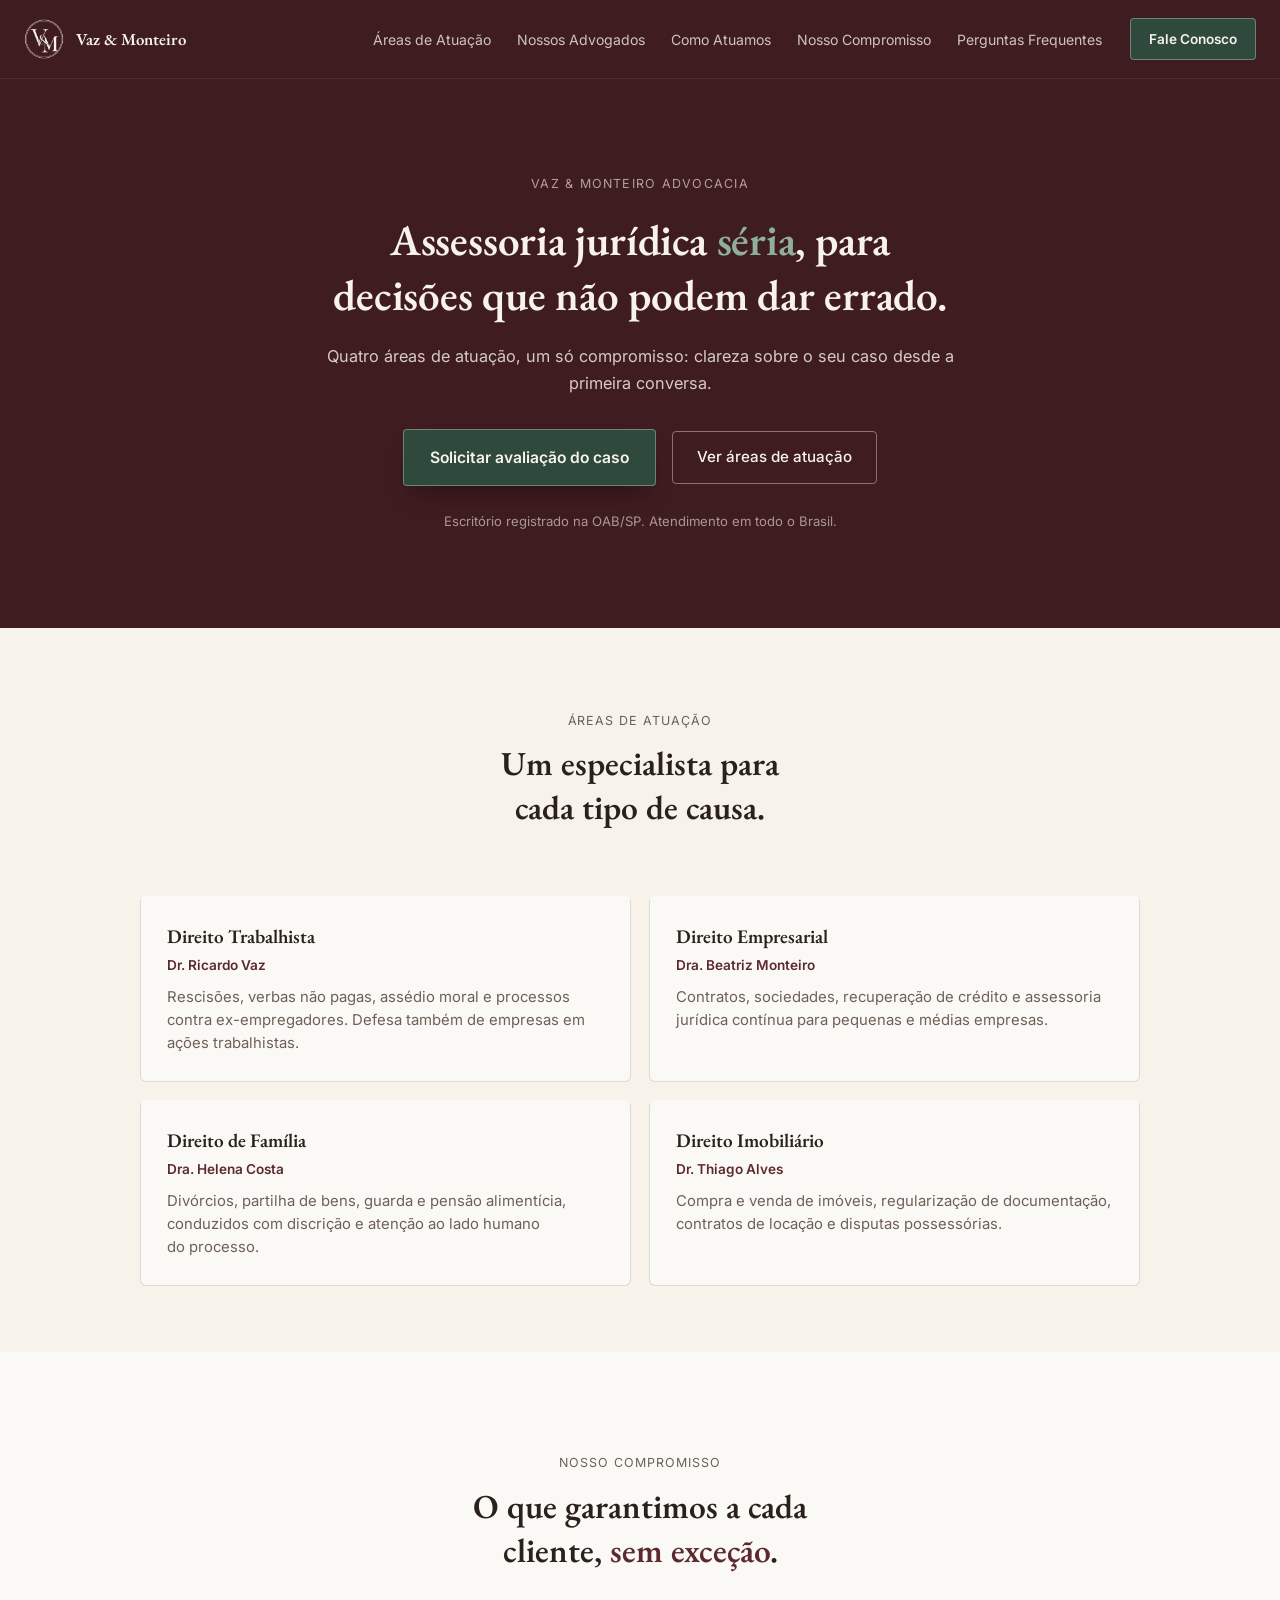
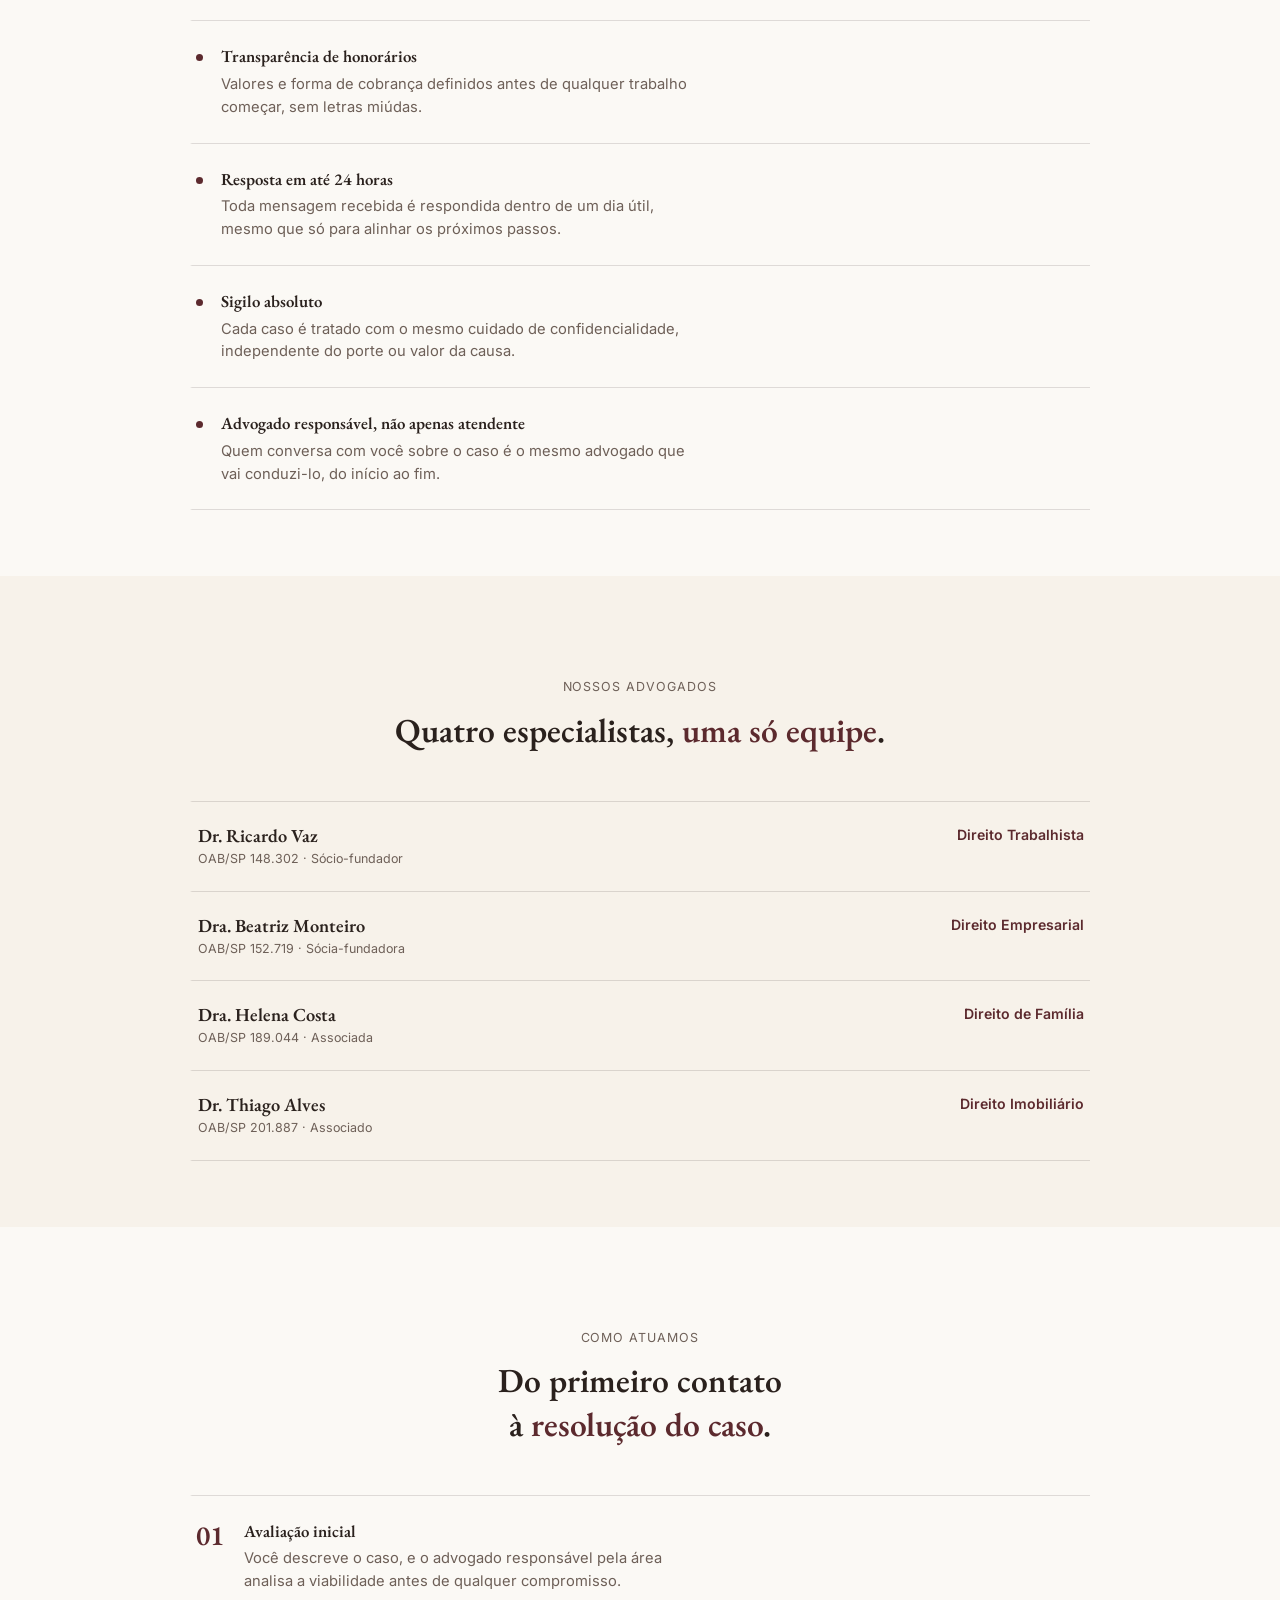
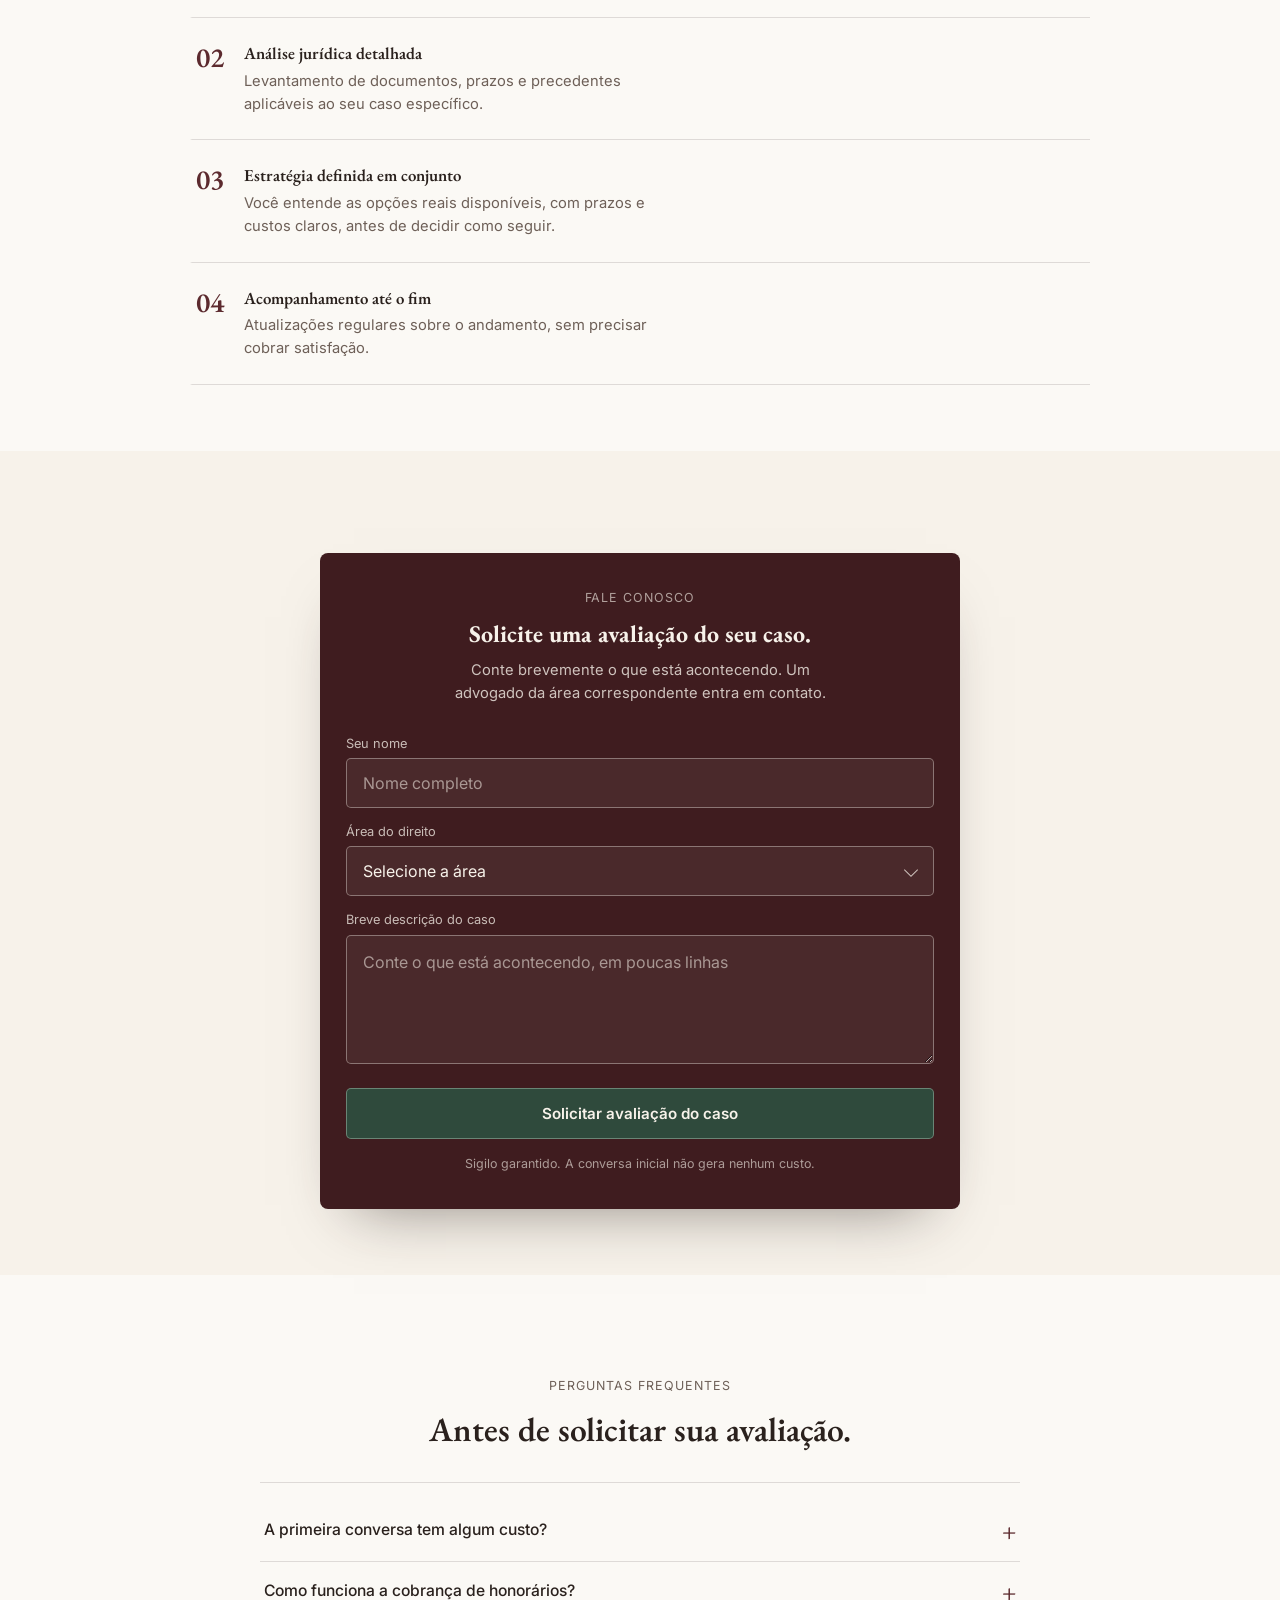
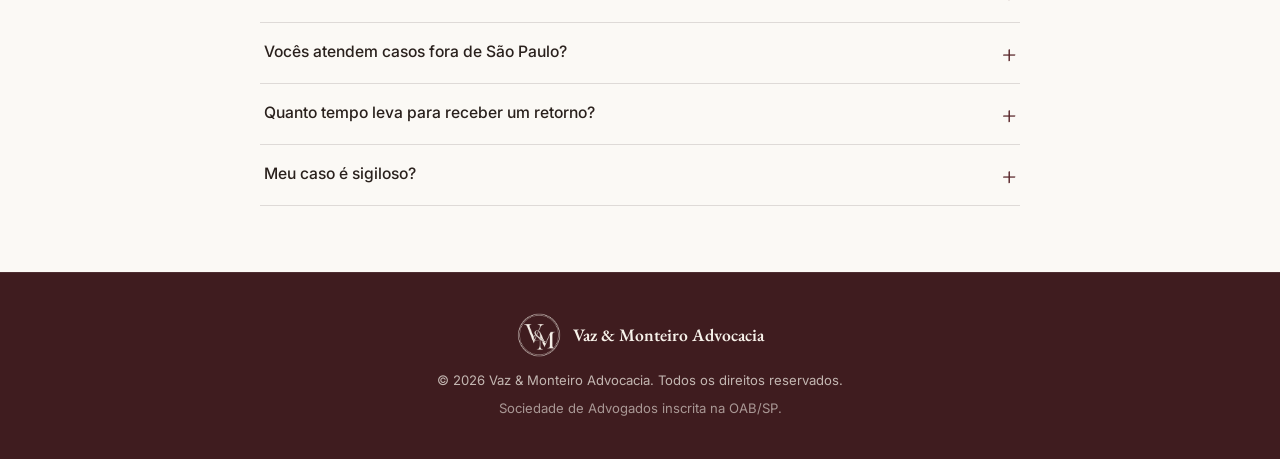
==== index.html @ a21bbb2f "Cria landing page do escritório Vaz & Monteiro Advocacia Site estático de página única, sem build, p" ====
<!DOCTYPE html>
<html lang="pt-BR" class="no-js">
<head>
<meta charset="UTF-8">
<meta name="viewport" content="width=device-width, initial-scale=1.0">
<title>Vaz &amp; Monteiro Advocacia | Assessoria jurídica séria</title>
<meta name="description" content="Vaz &amp; Monteiro Advocacia: assessoria jurídica em Direito Trabalhista, Empresarial, de Família e Imobiliário. Honorários transparentes e resposta em até 24 horas.">
<meta name="author" content="Vaz &amp; Monteiro Advocacia">
<meta name="theme-color" content="#3F1C1F">

<meta property="og:type" content="website">
<meta property="og:locale" content="pt_BR">
<meta property="og:site_name" content="Vaz &amp; Monteiro Advocacia">
<meta property="og:title" content="Vaz &amp; Monteiro Advocacia">
<meta property="og:description" content="Assessoria jurídica séria, para decisões que não podem dar errado. Quatro áreas de atuação, um só compromisso.">
<meta property="og:image" content="/assets/img/og-image.png">
<meta property="og:image:width" content="1200">
<meta property="og:image:height" content="630">
<meta name="twitter:card" content="summary_large_image">
<meta name="twitter:title" content="Vaz &amp; Monteiro Advocacia">
<meta name="twitter:description" content="Assessoria jurídica séria, para decisões que não podem dar errado.">
<meta name="twitter:image" content="/assets/img/og-image.png">

<link rel="icon" href="/favicon.ico" sizes="any">
<link rel="icon" type="image/png" sizes="32x32" href="/assets/img/favicon-32.png">
<link rel="icon" type="image/png" sizes="16x16" href="/assets/img/favicon-16.png">
<link rel="apple-touch-icon" href="/assets/img/apple-touch-icon.png">

<link rel="preconnect" href="https://fonts.googleapis.com">
<link rel="preconnect" href="https://fonts.gstatic.com" crossorigin>
<link href="https://fonts.googleapis.com/css2?family=EB+Garamond:ital,wght@0,400;0,500;0,600;0,700;1,500&family=Inter:wght@400;500;600&display=swap" rel="stylesheet">
<link rel="stylesheet" href="/assets/css/styles.css">
<script>document.documentElement.className = document.documentElement.className.replace('no-js', 'js');</script>
</head>
<body>

<a class="skip-link" href="#conteudo">Ir para o conteúdo</a>

<div class="page">

  <nav id="topo" aria-label="Navegação principal">
    <a class="brand" href="#inicio">
      <img class="brand-mark" src="/assets/img/logo-vm-light.png" alt="" width="40" height="40" decoding="async">
      <span>Vaz &amp; Monteiro</span>
    </a>

    <div class="nav-collapse" id="navCollapse">
      <div class="nav-links">
        <a href="#areas">Áreas de Atuação</a>
        <a href="#advogados">Nossos Advogados</a>
        <a href="#atuamos">Como Atuamos</a>
        <a href="#compromisso">Nosso Compromisso</a>
        <a href="#duvidas">Perguntas Frequentes</a>
      </div>
      <div class="nav-cta"><a href="#contato" class="nav-cta-btn">Fale Conosco</a></div>
    </div>

    <button class="burger" id="burger" type="button" aria-label="Abrir menu" aria-expanded="false" aria-controls="navCollapse">
      <span></span><span></span><span></span>
    </button>
  </nav>

  <main id="conteudo">

    <header class="hero" id="inicio">
      <div class="hero-inner">
        <p class="hero-eyebrow">Vaz &amp; Monteiro Advocacia</p>
        <h1>Assessoria jurídica <span class="accent">séria</span>, para decisões que não podem dar errado.</h1>
        <p class="lede">Quatro áreas de atuação, um só compromisso: clareza sobre o seu caso desde a primeira conversa.</p>
        <div class="hero-ctas">
          <a href="#contato" class="btn-primary">Solicitar avaliação do caso</a>
          <a href="#areas" class="btn-secondary">Ver áreas de atuação</a>
        </div>
        <p class="hero-trust">Escritório registrado na OAB/SP. Atendimento em todo o Brasil.</p>
      </div>
    </header>

    <section id="areas" class="on-cream" aria-labelledby="areas-titulo">
      <div class="section-head sr">
        <p class="section-eyebrow">Áreas de Atuação</p>
        <h2 id="areas-titulo">Um especialista para cada tipo de causa.</h2>
      </div>
      <div class="areas-grid">
        <article class="area-card sr">
          <h3>Direito Trabalhista</h3>
          <p class="lawyer">Dr. Ricardo Vaz</p>
          <p>Rescisões, verbas não pagas, assédio moral e processos contra ex-empregadores. Defesa também de empresas em ações trabalhistas.</p>
        </article>
        <article class="area-card sr">
          <h3>Direito Empresarial</h3>
          <p class="lawyer">Dra. Beatriz Monteiro</p>
          <p>Contratos, sociedades, recuperação de crédito e assessoria jurídica contínua para pequenas e médias empresas.</p>
        </article>
        <article class="area-card sr">
          <h3>Direito de Família</h3>
          <p class="lawyer">Dra. Helena Costa</p>
          <p>Divórcios, partilha de bens, guarda e pensão alimentícia, conduzidos com discrição e atenção ao lado humano do processo.</p>
        </article>
        <article class="area-card sr">
          <h3>Direito Imobiliário</h3>
          <p class="lawyer">Dr. Thiago Alves</p>
          <p>Compra e venda de imóveis, regularização de documentação, contratos de locação e disputas possessórias.</p>
        </article>
      </div>
    </section>

    <section id="compromisso" class="on-white" aria-labelledby="compromisso-titulo">
      <div class="section-head sr">
        <p class="section-eyebrow">Nosso Compromisso</p>
        <h2 id="compromisso-titulo">O que garantimos a cada cliente, <span class="accent">sem exceção</span>.</h2>
      </div>
      <ul class="commit-grid">
        <li class="commit sr">
          <span class="mark" aria-hidden="true"></span>
          <div>
            <h3>Transparência de honorários</h3>
            <p>Valores e forma de cobrança definidos antes de qualquer trabalho começar, sem letras miúdas.</p>
          </div>
        </li>
        <li class="commit sr">
          <span class="mark" aria-hidden="true"></span>
          <div>
            <h3>Resposta em até 24 horas</h3>
            <p>Toda mensagem recebida é respondida dentro de um dia útil, mesmo que só para alinhar os próximos passos.</p>
          </div>
        </li>
        <li class="commit sr">
          <span class="mark" aria-hidden="true"></span>
          <div>
            <h3>Sigilo absoluto</h3>
            <p>Cada caso é tratado com o mesmo cuidado de confidencialidade, independente do porte ou valor da causa.</p>
          </div>
        </li>
        <li class="commit sr">
          <span class="mark" aria-hidden="true"></span>
          <div>
            <h3>Advogado responsável, não apenas atendente</h3>
            <p>Quem conversa com você sobre o caso é o mesmo advogado que vai conduzi-lo, do início ao fim.</p>
          </div>
        </li>
      </ul>
    </section>

    <section id="advogados" class="on-cream" aria-labelledby="advogados-titulo">
      <div class="section-head sr">
        <p class="section-eyebrow">Nossos Advogados</p>
        <h2 id="advogados-titulo">Quatro especialistas, <span class="accent">uma só equipe</span>.</h2>
      </div>
      <ul class="lawyers-grid">
        <li class="lawyer-row sr">
          <div>
            <p class="lawyer-name">Dr. Ricardo Vaz</p>
            <p class="lawyer-oab">OAB/SP 148.302 · Sócio-fundador</p>
          </div>
          <p class="lawyer-spec">Direito Trabalhista</p>
        </li>
        <li class="lawyer-row sr">
          <div>
            <p class="lawyer-name">Dra. Beatriz Monteiro</p>
            <p class="lawyer-oab">OAB/SP 152.719 · Sócia-fundadora</p>
          </div>
          <p class="lawyer-spec">Direito Empresarial</p>
        </li>
        <li class="lawyer-row sr">
          <div>
            <p class="lawyer-name">Dra. Helena Costa</p>
            <p class="lawyer-oab">OAB/SP 189.044 · Associada</p>
          </div>
          <p class="lawyer-spec">Direito de Família</p>
        </li>
        <li class="lawyer-row sr">
          <div>
            <p class="lawyer-name">Dr. Thiago Alves</p>
            <p class="lawyer-oab">OAB/SP 201.887 · Associado</p>
          </div>
          <p class="lawyer-spec">Direito Imobiliário</p>
        </li>
      </ul>
    </section>

    <section id="atuamos" class="on-white" aria-labelledby="atuamos-titulo">
      <div class="section-head sr">
        <p class="section-eyebrow">Como Atuamos</p>
        <h2 id="atuamos-titulo">Do primeiro contato à <span class="accent">resolução do caso</span>.</h2>
      </div>
      <ol class="steps">
        <li class="step sr">
          <span class="n" aria-hidden="true">01</span>
          <div>
            <h3>Avaliação inicial</h3>
            <p>Você descreve o caso, e o advogado responsável pela área analisa a viabilidade antes de qualquer compromisso.</p>
          </div>
        </li>
        <li class="step sr">
          <span class="n" aria-hidden="true">02</span>
          <div>
            <h3>Análise jurídica detalhada</h3>
            <p>Levantamento de documentos, prazos e precedentes aplicáveis ao seu caso específico.</p>
          </div>
        </li>
        <li class="step sr">
          <span class="n" aria-hidden="true">03</span>
          <div>
            <h3>Estratégia definida em conjunto</h3>
            <p>Você entende as opções reais disponíveis, com prazos e custos claros, antes de decidir como seguir.</p>
          </div>
        </li>
        <li class="step sr">
          <span class="n" aria-hidden="true">04</span>
          <div>
            <h3>Acompanhamento até o fim</h3>
            <p>Atualizações regulares sobre o andamento, sem precisar cobrar satisfação.</p>
          </div>
        </li>
      </ol>
    </section>

    <section id="contato" class="on-cream" aria-labelledby="contato-titulo">
      <div class="form-box sr">
        <p class="form-eyebrow">Fale Conosco</p>
        <h2 id="contato-titulo" class="serif">Solicite uma avaliação do seu caso.</h2>
        <p class="form-intro">Conte brevemente o que está acontecendo. Um advogado da área correspondente entra em contato.</p>
        <p class="form-success" id="formSuccess" role="status" tabindex="-1">Mensagem pronta. Confirme o envio no WhatsApp que abriu.</p>
        <form class="qform" id="qform" novalidate>
          <div class="field">
            <label for="nome">Seu nome</label>
            <input type="text" id="nome" name="nome" placeholder="Nome completo" autocomplete="name" required>
            <p class="field-error" id="erro-nome" hidden>Informe o seu nome para seguirmos.</p>
          </div>
          <div class="field">
            <label for="area">Área do direito</label>
            <div class="select-wrap">
              <select id="area" name="area" required>
                <option value="" disabled selected>Selecione a área</option>
                <option>Direito Trabalhista</option>
                <option>Direito Empresarial</option>
                <option>Direito de Família</option>
                <option>Direito Imobiliário</option>
                <option>Outra área</option>
              </select>
            </div>
            <p class="field-error" id="erro-area" hidden>Selecione a área do seu caso.</p>
          </div>
          <div class="field">
            <label for="descricao">Breve descrição do caso</label>
            <textarea id="descricao" name="descricao" rows="4" placeholder="Conte o que está acontecendo, em poucas linhas" required></textarea>
            <p class="field-error" id="erro-descricao" hidden>Escreva algumas linhas sobre o caso.</p>
          </div>
          <button type="submit">Solicitar avaliação do caso</button>
        </form>
        <p class="form-note">Sigilo garantido. A conversa inicial não gera nenhum custo.</p>
      </div>
    </section>

    <section id="duvidas" class="on-white" aria-labelledby="duvidas-titulo">
      <div class="section-head sr">
        <p class="section-eyebrow">Perguntas Frequentes</p>
        <h2 id="duvidas-titulo">Antes de solicitar sua avaliação.</h2>
      </div>
      <div class="faq-list">
        <details class="sr" name="faq">
          <summary>A primeira conversa tem algum custo?</summary>
          <p>Não. A avaliação inicial do caso é gratuita e serve para entender se e como podemos ajudar.</p>
        </details>
        <details class="sr" name="faq">
          <summary>Como funciona a cobrança de honorários?</summary>
          <p>Varia por área e complexidade do caso, e é sempre apresentada por escrito antes de qualquer contrato ser assinado.</p>
        </details>
        <details class="sr" name="faq">
          <summary>Vocês atendem casos fora de São Paulo?</summary>
          <p>Sim, atendemos clientes de todo o Brasil, com reuniões por vídeo quando necessário.</p>
        </details>
        <details class="sr" name="faq">
          <summary>Quanto tempo leva para receber um retorno?</summary>
          <p>Até 24 horas úteis após o envio da sua mensagem.</p>
        </details>
        <details class="sr" name="faq">
          <summary>Meu caso é sigiloso?</summary>
          <p>Sim. Sigilo profissional é obrigação ética da advocacia, e tratamos cada caso com essa seriedade desde o primeiro contato.</p>
        </details>
      </div>
    </section>

  </main>

  <footer>
    <div class="brand">
      <img class="brand-mark" src="/assets/img/logo-vm-light.png" alt="" width="44" height="44" loading="lazy" decoding="async">
      <span>Vaz &amp; Monteiro Advocacia</span>
    </div>
    <p>© <span id="ano">2026</span> Vaz &amp; Monteiro Advocacia. Todos os direitos reservados.</p>
    <p class="oab">Sociedade de Advogados inscrita na OAB/SP.</p>
  </footer>

</div>

<script src="/assets/js/main.js" defer></script>
<script type="application/ld+json">
{
  "@context": "https://schema.org",
  "@type": "LegalService",
  "name": "Vaz & Monteiro Advocacia",
  "description": "Sociedade de advogados com atuação em Direito Trabalhista, Empresarial, de Família e Imobiliário.",
  "areaServed": "BR",
  "knowsLanguage": "pt-BR",
  "logo": "/assets/img/logo-vm.png"
}
</script>

</body>
</html>
---- assets/css/styles.css ----
/* ==========================================================================
   Vaz & Monteiro Advocacia
   Folha de estilo única, mobile-first, com container queries no wrapper .page
   --------------------------------------------------------------------------
   1. Tokens              6. Hero                11. Como atuamos
   2. Reset e base        7. Seções (comum)      12. Formulário
   3. Acessibilidade      8. Áreas de atuação    13. Perguntas frequentes
   4. Scroll reveal       9. Nosso compromisso   14. Rodapé
   5. Navegação          10. Nossos advogados    15. Menos movimento
   ========================================================================== */

/* --------------------------------------------------------------------------
   1. Tokens
   -------------------------------------------------------------------------- */
:root{
  --wine:#5C2A2E;
  --wine-dark:#3F1C1F;
  --green:#2F4A3C;
  --green-light:#8FAE9C;
  --cream:#F7F2EA;
  --white:#FBF9F5;
  --ink:#2A211D;
  --muted:#6E6058;
  --border:rgba(42,33,29,0.14);
  --hover-tint:rgba(42,33,29,0.035);
  --nav-h:77px;
}

/* --------------------------------------------------------------------------
   2. Reset e base
   -------------------------------------------------------------------------- */
*{box-sizing:border-box;margin:0;padding:0;}
html{scroll-behavior:smooth;-webkit-text-size-adjust:100%;}
body{
  font-family:'Inter',system-ui,-apple-system,'Segoe UI',sans-serif;
  color:var(--ink);
  background:var(--cream);
  line-height:1.5;
  -webkit-font-smoothing:antialiased;
}
h1,h2,h3,.serif{font-family:'EB Garamond','Times New Roman',serif;text-wrap:balance;}
p{text-wrap:pretty;}
a{color:inherit;text-decoration:none;}
img{display:block;max-width:100%;height:auto;}
button{font-family:inherit;cursor:pointer;border:none;background:none;color:inherit;}
ul,ol{list-style:none;}

/* --------------------------------------------------------------------------
   3. Acessibilidade
   -------------------------------------------------------------------------- */
:focus-visible{outline:2px solid var(--green);outline-offset:3px;border-radius:2px;}
nav :focus-visible,
.hero :focus-visible,
.form-box :focus-visible,
footer :focus-visible{outline-color:var(--green-light);}

.skip-link{
  position:absolute;left:16px;top:-120px;z-index:100;
  background:var(--cream);color:var(--wine-dark);
  padding:12px 18px;border-radius:4px;
  font-size:0.9rem;font-weight:600;
  box-shadow:0 12px 26px -12px rgba(0,0,0,0.45);
  transition:top .2s ease;
}
.skip-link:focus{top:14px;}

/* --------------------------------------------------------------------------
   4. Scroll reveal, item por item
   Cada item é observado individualmente pelo IntersectionObserver e recebe
   um atraso próprio, para a lista entrar em cascata e não em bloco.
   -------------------------------------------------------------------------- */
.page{container-type:inline-size;container-name:page;}

.js .sr{opacity:0;translate:0 18px;transition:opacity .6s ease, translate .6s ease;}
.js .sr.is-visible{opacity:1;translate:0 0;}

.areas-grid .area-card:nth-child(1),
.commit-grid .commit:nth-child(1),
.lawyers-grid .lawyer-row:nth-child(1),
.steps .step:nth-child(1),
.faq-list details:nth-child(1){transition-delay:0s;}

.areas-grid .area-card:nth-child(2),
.commit-grid .commit:nth-child(2),
.lawyers-grid .lawyer-row:nth-child(2),
.steps .step:nth-child(2),
.faq-list details:nth-child(2){transition-delay:.1s;}

.areas-grid .area-card:nth-child(3),
.commit-grid .commit:nth-child(3),
.lawyers-grid .lawyer-row:nth-child(3),
.steps .step:nth-child(3),
.faq-list details:nth-child(3){transition-delay:.2s;}

.areas-grid .area-card:nth-child(4),
.commit-grid .commit:nth-child(4),
.lawyers-grid .lawyer-row:nth-child(4),
.steps .step:nth-child(4),
.faq-list details:nth-child(4){transition-delay:.3s;}

.faq-list details:nth-child(5){transition-delay:.4s;}

/* o atraso vale só na entrada: ao sair da tela o item some sem espera */
.js .sr:not(.is-visible){transition-delay:0s;}

/* --------------------------------------------------------------------------
   5. Navegação
   -------------------------------------------------------------------------- */
nav{
  display:flex;align-items:center;justify-content:space-between;gap:16px;
  padding:18px 24px;
  background:var(--wine-dark);
  border-bottom:1px solid rgba(255,255,255,0.08);
  position:sticky;top:0;z-index:50;
}
.brand{
  display:flex;align-items:center;gap:12px;
  font-family:'EB Garamond','Times New Roman',serif;font-weight:600;font-size:1.05rem;
  color:var(--cream);
  transition:opacity .2s ease;
}
nav .brand:hover{opacity:0.82;}
.brand-mark{width:40px;height:40px;flex-shrink:0;}
nav .brand,nav .burger{position:relative;z-index:2;}

/* véu sobre a página enquanto o menu mobile está aberto */
nav::after{
  content:"";
  position:absolute;top:100%;left:0;right:0;height:100vh;z-index:1;
  background:rgba(18,7,9,0.5);
  opacity:0;visibility:hidden;
  transition:opacity .3s ease, visibility 0s linear .3s;
}
nav:has(.nav-collapse.is-open)::after{
  opacity:1;visibility:visible;
  transition:opacity .3s ease, visibility 0s;
}

.nav-collapse{
  position:absolute;top:100%;left:0;right:0;
  background:var(--wine-dark);
  border-bottom:1px solid rgba(255,255,255,0.08);
  box-shadow:0 22px 34px -24px rgba(0,0,0,0.8);
  padding:0 24px;
  z-index:2;
  max-height:0;opacity:0;visibility:hidden;overflow:hidden;
  transition:max-height .34s ease, opacity .24s ease, padding .34s ease, visibility 0s linear .34s;
}
.nav-collapse.is-open{
  max-height:min(76vh,460px);opacity:1;visibility:visible;overflow-y:auto;
  padding:6px 24px 22px;
  transition:max-height .34s ease, opacity .24s ease, padding .34s ease, visibility 0s;
}
.nav-links{display:flex;flex-direction:column;font-size:0.95rem;color:rgba(247,242,234,0.78);}
.nav-links a{position:relative;align-self:flex-start;padding:13px 0 12px;transition:color .2s ease;}
.nav-links a::after{
  content:"";position:absolute;left:0;bottom:8px;
  width:0;height:1px;background:var(--cream);
  transition:width .25s ease;
}
.nav-links a:hover,.nav-links a:focus-visible{color:var(--cream);}
.nav-links a:hover::after{width:100%;}
.nav-cta{margin-top:14px;}
.nav-cta-btn{
  display:block;text-align:center;
  background:var(--green);color:var(--cream);
  border:1px solid rgba(143,174,156,0.6);
  padding:13px 18px;border-radius:4px;
  font-size:0.9rem;font-weight:600;
  transition:opacity .2s ease, transform .2s ease;
}
.nav-cta-btn:hover{opacity:0.88;transform:translateY(-1px);}

.burger{
  display:flex;flex-direction:column;align-items:center;justify-content:center;gap:5px;
  width:44px;height:44px;flex-shrink:0;border-radius:4px;
}
.burger span{
  width:22px;height:2px;background:var(--cream);display:block;border-radius:2px;
  transition:transform .28s ease, opacity .2s ease;
}
.burger[aria-expanded="true"] span:nth-child(1){transform:translateY(7px) rotate(45deg);}
.burger[aria-expanded="true"] span:nth-child(2){opacity:0;}
.burger[aria-expanded="true"] span:nth-child(3){transform:translateY(-7px) rotate(-45deg);}

@container page (min-width:900px){
  .nav-collapse{
    position:static;display:flex;align-items:center;gap:28px;
    background:none;border:none;box-shadow:none;padding:0;
    max-height:none;opacity:1;visibility:visible;overflow:visible;transition:none;
  }
  .nav-links{flex-direction:row;gap:26px;font-size:0.88rem;}
  .nav-links a{padding:2px 0;align-self:auto;}
  .nav-links a::after{bottom:0;}
  .nav-cta{margin-top:0;}
  .nav-cta-btn{padding:10px 18px;font-size:0.85rem;}
  .burger{display:none;}
  nav::after{display:none;}
}

/* --------------------------------------------------------------------------
   6. Hero
   -------------------------------------------------------------------------- */
.hero{
  background:var(--wine-dark);
  padding:64px 24px 48px;
  color:var(--cream);
  text-align:center;
}
.hero-inner{max-width:640px;margin:0 auto;}
.hero-eyebrow{
  font-size:0.78rem;letter-spacing:0.1em;text-transform:uppercase;
  color:rgba(247,242,234,0.62);margin-bottom:18px;
}
.hero h1{font-size:2.1rem;line-height:1.28;font-weight:600;letter-spacing:-0.005em;}
.hero .accent{color:var(--green-light);}
.hero p.lede{margin-top:20px;font-size:1.02rem;line-height:1.65;color:rgba(247,242,234,0.82);}
.hero-ctas{margin-top:32px;display:flex;flex-direction:column;gap:14px;align-items:center;}
.hero-ctas > a{width:100%;max-width:340px;}
.btn-primary{
  display:block;text-align:center;
  background:var(--green);color:var(--cream);
  border:1px solid rgba(143,174,156,0.6);
  padding:16px 26px;border-radius:4px;
  font-size:0.98rem;font-weight:600;
  box-shadow:0 14px 28px -12px rgba(0,0,0,0.45);
  transition:opacity .2s ease, transform .2s ease, box-shadow .2s ease;
}
.btn-primary:hover{opacity:0.92;transform:translateY(-2px);box-shadow:0 18px 32px -12px rgba(0,0,0,0.55);}
.btn-secondary{
  display:block;text-align:center;
  border:1.5px solid rgba(247,242,234,0.4);color:var(--cream);
  padding:14px 24px;border-radius:4px;
  font-size:0.95rem;font-weight:500;
  transition:border-color .2s ease, background .2s ease, transform .2s ease;
}
.btn-secondary:hover{border-color:var(--cream);background:rgba(247,242,234,0.08);transform:translateY(-2px);}
.hero-trust{margin-top:26px;font-size:0.82rem;color:rgba(247,242,234,0.58);}

/* --------------------------------------------------------------------------
   7. Estrutura comum das seções
   -------------------------------------------------------------------------- */
section{padding:60px 24px;scroll-margin-top:var(--nav-h);}
.section-head{max-width:34ch;margin:0 auto 40px;text-align:center;}
.section-eyebrow{
  font-size:0.78rem;letter-spacing:0.08em;text-transform:uppercase;
  color:var(--muted);margin-bottom:12px;
}
.section-head h2{font-size:1.7rem;font-weight:600;line-height:1.3;color:var(--ink);}
.section-head h2 .accent{color:var(--wine);}
.on-white{background:var(--white);}
.on-cream{background:var(--cream);}

@container page (min-width:900px){
  section{padding:84px 56px;}
  .section-head{max-width:52ch;margin-bottom:48px;}
  .section-head h2{font-size:2.1rem;}
  .hero{padding:96px 56px;}
  .hero h1{font-size:2.7rem;}
  .hero-ctas{flex-direction:row;justify-content:center;gap:16px;}
  .hero-ctas > a{width:auto;}
}

/* --------------------------------------------------------------------------
   8. Áreas de atuação
   -------------------------------------------------------------------------- */
.areas-grid{display:flex;flex-direction:column;gap:18px;max-width:1000px;margin:0 auto;}
.area-card{
  background:var(--white);
  border:1px solid var(--border);
  border-top:3px solid transparent;
  border-radius:6px;padding:26px;
  transition:border-top-color .25s ease, transform .25s ease, box-shadow .25s ease;
}
.js .area-card{
  transition:opacity .6s ease, translate .45s ease,
             transform .25s ease, border-top-color .3s ease, box-shadow .3s ease;
}
.area-card.is-visible,.area-card:hover{border-top-color:var(--wine);}
.area-card:hover{transform:translateY(-3px);box-shadow:0 18px 34px -18px rgba(42,33,29,0.28);}
.area-card h3{font-size:1.2rem;font-weight:600;line-height:1.25;margin-bottom:6px;}
.area-card .lawyer{font-size:0.85rem;color:var(--wine);font-weight:600;margin-bottom:10px;}
.area-card p{font-size:0.93rem;color:var(--muted);line-height:1.55;}

@container page (min-width:820px){
  .areas-grid{flex-direction:row;flex-wrap:wrap;}
  .area-card{flex:1 1 calc(50% - 18px);}
}

/* --------------------------------------------------------------------------
   9. Nosso compromisso
   -------------------------------------------------------------------------- */
.commit-grid{display:flex;flex-direction:column;max-width:900px;margin:0 auto;}
.commit{
  display:flex;gap:18px;
  padding:24px 4px;
  border-top:1px solid var(--border);
  border-left:2px solid transparent;
  transition:border-left-color .22s ease, padding-left .22s ease, background .22s ease;
}
.js .commit{
  transition:opacity .6s ease, translate .5s ease,
             border-left-color .22s ease, padding-left .22s ease, background .22s ease;
}
.commit:last-child{border-bottom:1px solid var(--border);}
.commit.is-visible{border-left-color:var(--green);}
.commit:hover{border-left-color:var(--green);padding-left:14px;background:var(--hover-tint);}
.commit .mark{width:7px;height:7px;border-radius:50%;background:var(--wine);margin-top:9px;flex-shrink:0;}
.commit h3{font-size:1.05rem;font-weight:600;line-height:1.35;margin-bottom:5px;}
.commit p{font-size:0.92rem;color:var(--muted);line-height:1.55;max-width:52ch;}

/* --------------------------------------------------------------------------
   10. Nossos advogados
   -------------------------------------------------------------------------- */
.lawyers-grid{display:flex;flex-direction:column;max-width:900px;margin:0 auto;}
.lawyer-row{
  display:flex;flex-direction:column;gap:6px;
  padding:22px 6px;
  border-top:1px solid var(--border);
  border-left:2px solid transparent;
  transition:border-left-color .22s ease, padding-left .22s ease, background .22s ease;
}
.js .lawyer-row{
  transition:opacity .6s ease, translate .5s ease,
             border-left-color .22s ease, padding-left .22s ease, background .22s ease;
}
.lawyer-row:last-child{border-bottom:1px solid var(--border);}
.lawyer-row:hover{border-left-color:var(--wine);padding-left:14px;background:var(--hover-tint);}
.lawyer-name{font-family:'EB Garamond','Times New Roman',serif;font-size:1.15rem;font-weight:600;line-height:1.25;}
.lawyer-oab{font-size:0.78rem;color:var(--muted);margin-top:3px;}
.lawyer-spec{font-size:0.88rem;color:var(--wine);font-weight:600;}

@container page (min-width:620px){
  .lawyer-row{flex-direction:row;justify-content:space-between;align-items:flex-start;gap:20px;}
  .lawyer-spec{text-align:right;max-width:22ch;flex-shrink:0;}
}

/* --------------------------------------------------------------------------
   11. Como atuamos
   -------------------------------------------------------------------------- */
.steps{display:flex;flex-direction:column;max-width:900px;margin:0 auto;}
.step{
  display:flex;gap:20px;
  padding:24px 4px;
  border-top:1px solid var(--border);
  border-left:2px solid transparent;
  transition:border-left-color .22s ease, padding-left .22s ease, background .22s ease;
}
.js .step{
  transition:opacity .6s ease, translate .5s ease,
             border-left-color .22s ease, padding-left .22s ease, background .22s ease;
}
.step:last-child{border-bottom:1px solid var(--border);}
.step.is-visible{border-left-color:var(--wine);}
.step:hover{border-left-color:var(--wine);padding-left:14px;background:var(--hover-tint);}
.step .n{
  font-family:'EB Garamond','Times New Roman',serif;
  font-size:1.5rem;line-height:1.1;color:var(--wine);font-weight:600;
  flex-shrink:0;width:2ch;
}
.step h3{font-size:1.05rem;font-weight:600;line-height:1.35;margin-bottom:5px;}
.step p{font-size:0.92rem;color:var(--muted);line-height:1.55;max-width:50ch;}

@container page (min-width:900px){
  .step .n{font-size:1.75rem;}
}

/* --------------------------------------------------------------------------
   12. Formulário qualificador
   -------------------------------------------------------------------------- */
.form-box{
  background:var(--wine-dark);
  border-radius:8px;
  padding:36px 26px;
  max-width:640px;margin:0 auto;
  color:var(--cream);
  box-shadow:0 30px 60px -34px rgba(42,33,29,0.55);
}
.form-eyebrow{
  font-size:0.78rem;letter-spacing:0.08em;text-transform:uppercase;
  color:rgba(247,242,234,0.62);margin-bottom:10px;text-align:center;
}
.form-box h2{font-size:1.5rem;line-height:1.3;text-align:center;margin-bottom:10px;}
.form-intro{
  text-align:center;font-size:0.92rem;line-height:1.6;
  color:rgba(247,242,234,0.78);
  margin:0 auto 28px;max-width:42ch;
}
.qform{display:flex;flex-direction:column;gap:14px;}
.qform label{display:block;font-size:0.8rem;color:rgba(247,242,234,0.75);margin-bottom:5px;}
.qform input,.qform select,.qform textarea{
  width:100%;
  padding:14px 16px;
  border-radius:5px;
  border:1.5px solid rgba(247,242,234,0.38);
  background:rgba(247,242,234,0.06);
  color:var(--cream);
  font-size:1rem;font-family:inherit;
  transition:border-color .2s ease, box-shadow .2s ease, background .2s ease;
}
.qform input:hover,.qform select:hover,.qform textarea:hover{border-color:rgba(247,242,234,0.62);}
.qform input::placeholder,.qform textarea::placeholder{color:rgba(247,242,234,0.55);}
.qform input:focus,.qform select:focus,.qform textarea:focus{
  outline:none;
  border-color:var(--green-light);
  background:rgba(247,242,234,0.1);
  box-shadow:0 0 0 3px rgba(143,174,156,0.22);
}
.select-wrap{position:relative;}
.select-wrap::after{
  content:"";position:absolute;right:18px;top:50%;
  width:9px;height:9px;margin-top:-6px;
  border-right:1.5px solid rgba(247,242,234,0.75);
  border-bottom:1.5px solid rgba(247,242,234,0.75);
  transform:rotate(45deg);
  pointer-events:none;
}
.qform select{appearance:none;-webkit-appearance:none;padding-right:46px;}
.qform select option{color:var(--ink);background:var(--white);}
.qform textarea{resize:vertical;min-height:110px;line-height:1.55;}
.qform button{
  background:var(--green);color:var(--cream);
  border:1px solid rgba(143,174,156,0.6);
  padding:15px 20px;border-radius:5px;
  font-weight:600;font-size:0.95rem;margin-top:4px;
  transition:opacity .2s ease, transform .2s ease;
}
.qform button:hover{opacity:0.9;transform:translateY(-1px);}
.field-error{font-size:0.78rem;color:#E8B4A6;margin-top:6px;}
.qform [aria-invalid="true"]{border-color:#E8B4A6;}
.form-success{
  display:none;
  text-align:center;font-size:0.94rem;line-height:1.6;color:#B9D0C2;
  border:1px solid rgba(185,208,194,0.35);border-radius:6px;
  padding:16px 18px;margin-bottom:20px;
}
.form-success.is-shown{display:block;}
.form-note{text-align:center;font-size:0.78rem;color:rgba(247,242,234,0.6);margin-top:16px;}

/* --------------------------------------------------------------------------
   13. Perguntas frequentes
   -------------------------------------------------------------------------- */
.faq-list{border-top:1px solid var(--border);max-width:760px;margin:0 auto;}
.faq-list details{border-bottom:1px solid var(--border);padding:18px 4px;}
.faq-list summary{
  list-style:none;
  display:flex;justify-content:space-between;align-items:center;gap:16px;
  font-weight:500;font-size:0.98rem;line-height:1.45;
  color:var(--ink);cursor:pointer;
  transition:color .2s ease;
}
.faq-list summary::-webkit-details-marker{display:none;}
.faq-list summary::after{
  content:"+";
  font-family:'EB Garamond','Times New Roman',serif;
  font-size:1.5rem;line-height:1;color:var(--wine);
  flex-shrink:0;
  transition:transform .25s ease;
}
.faq-list details[open] summary::after{transform:rotate(45deg);}
.faq-list summary:hover{color:var(--wine);}
.faq-list details p{
  margin-top:12px;
  font-size:0.92rem;color:var(--muted);line-height:1.6;max-width:56ch;
  animation:faq-in .28s ease;
}
@keyframes faq-in{
  from{opacity:0;transform:translateY(-4px);}
  to{opacity:1;transform:translateY(0);}
}

/* --------------------------------------------------------------------------
   14. Rodapé
   -------------------------------------------------------------------------- */
footer{
  background:var(--wine-dark);
  color:rgba(247,242,234,0.72);
  padding:40px 24px;
  font-size:0.82rem;line-height:1.7;
  border-top:1px solid rgba(255,255,255,0.08);
  text-align:center;
}
footer .brand{justify-content:center;color:var(--cream);font-size:1.1rem;margin-bottom:12px;}
footer .brand-mark{width:44px;height:44px;}
footer .oab{margin-top:6px;color:rgba(247,242,234,0.58);}

/* --------------------------------------------------------------------------
   15. Preferência por menos movimento
   -------------------------------------------------------------------------- */
@media (prefers-reduced-motion:reduce){
  html{scroll-behavior:auto;}
  .js .sr,.js .sr.is-visible{opacity:1;translate:none;}
  *,*::before,*::after{
    transition-duration:0.01ms !important;
    transition-delay:0s !important;
    animation-duration:0.01ms !important;
    animation-iteration-count:1 !important;
    scroll-behavior:auto !important;
  }
}
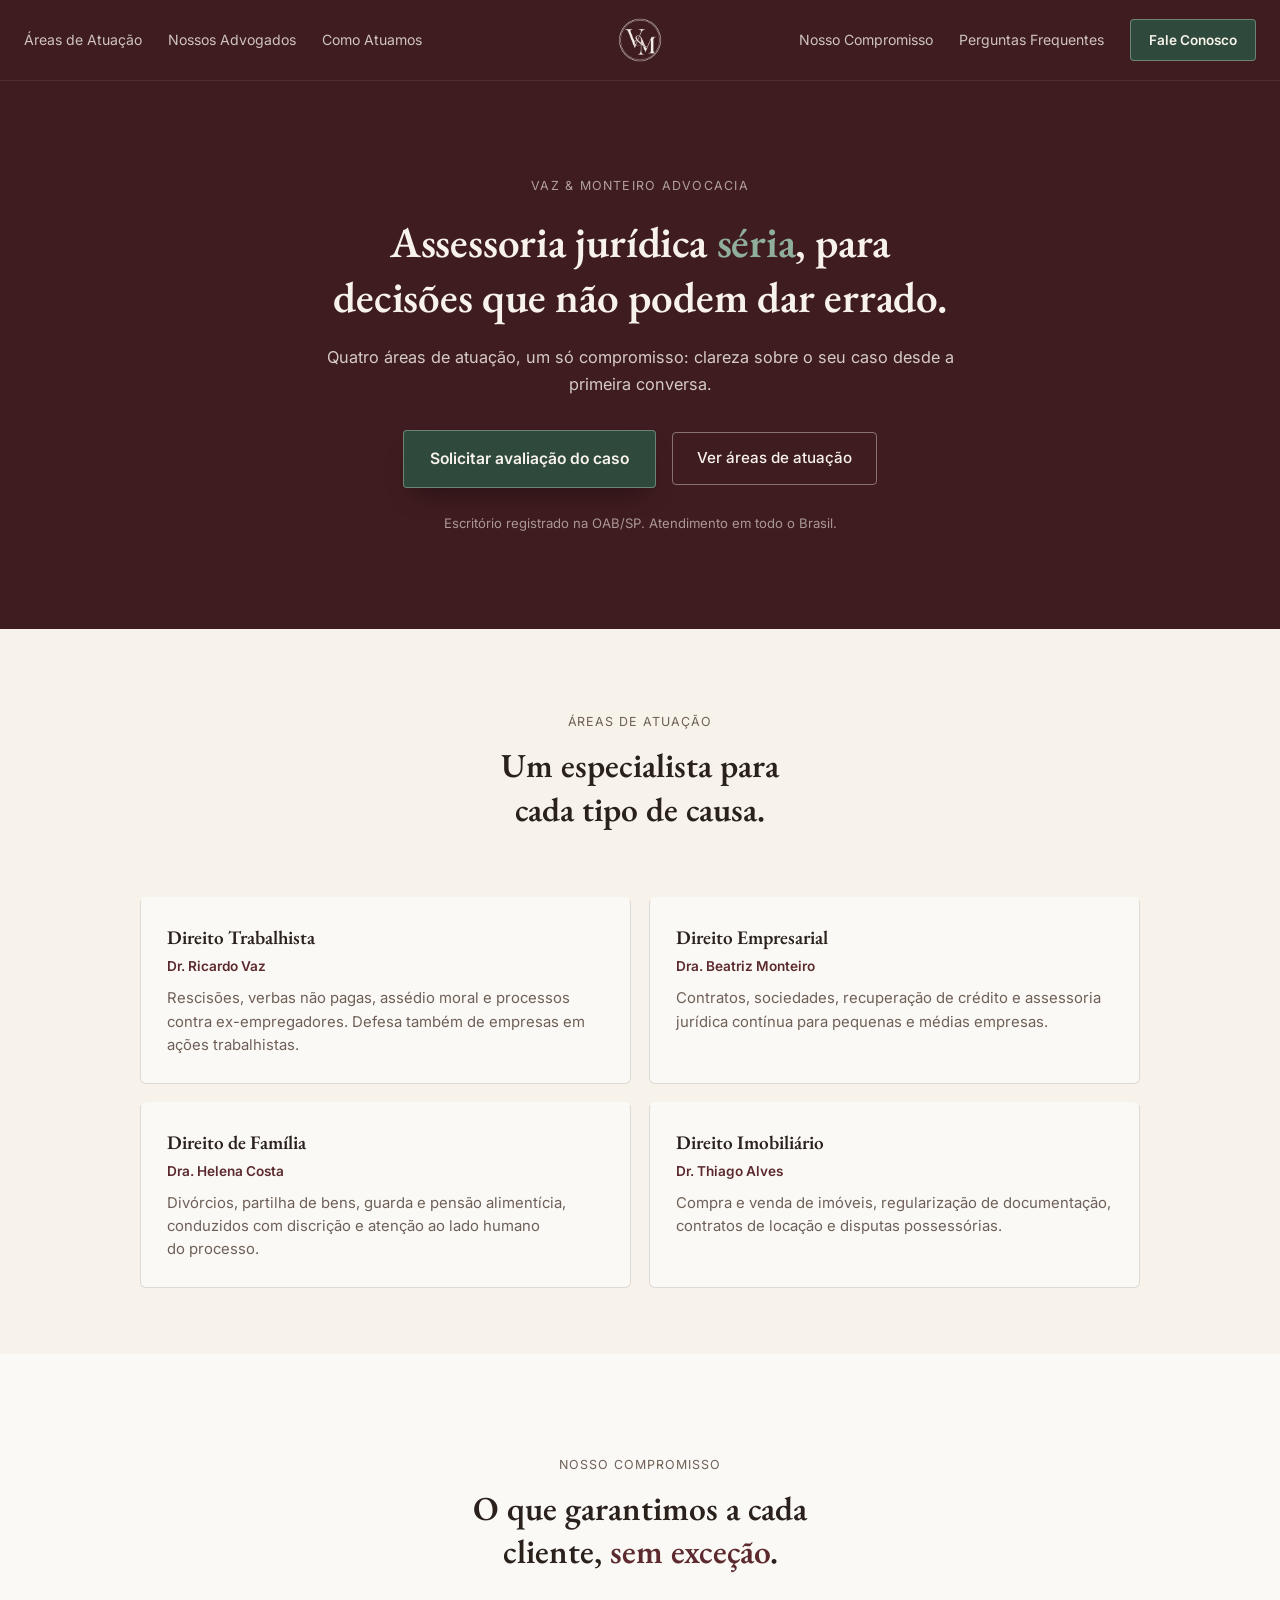
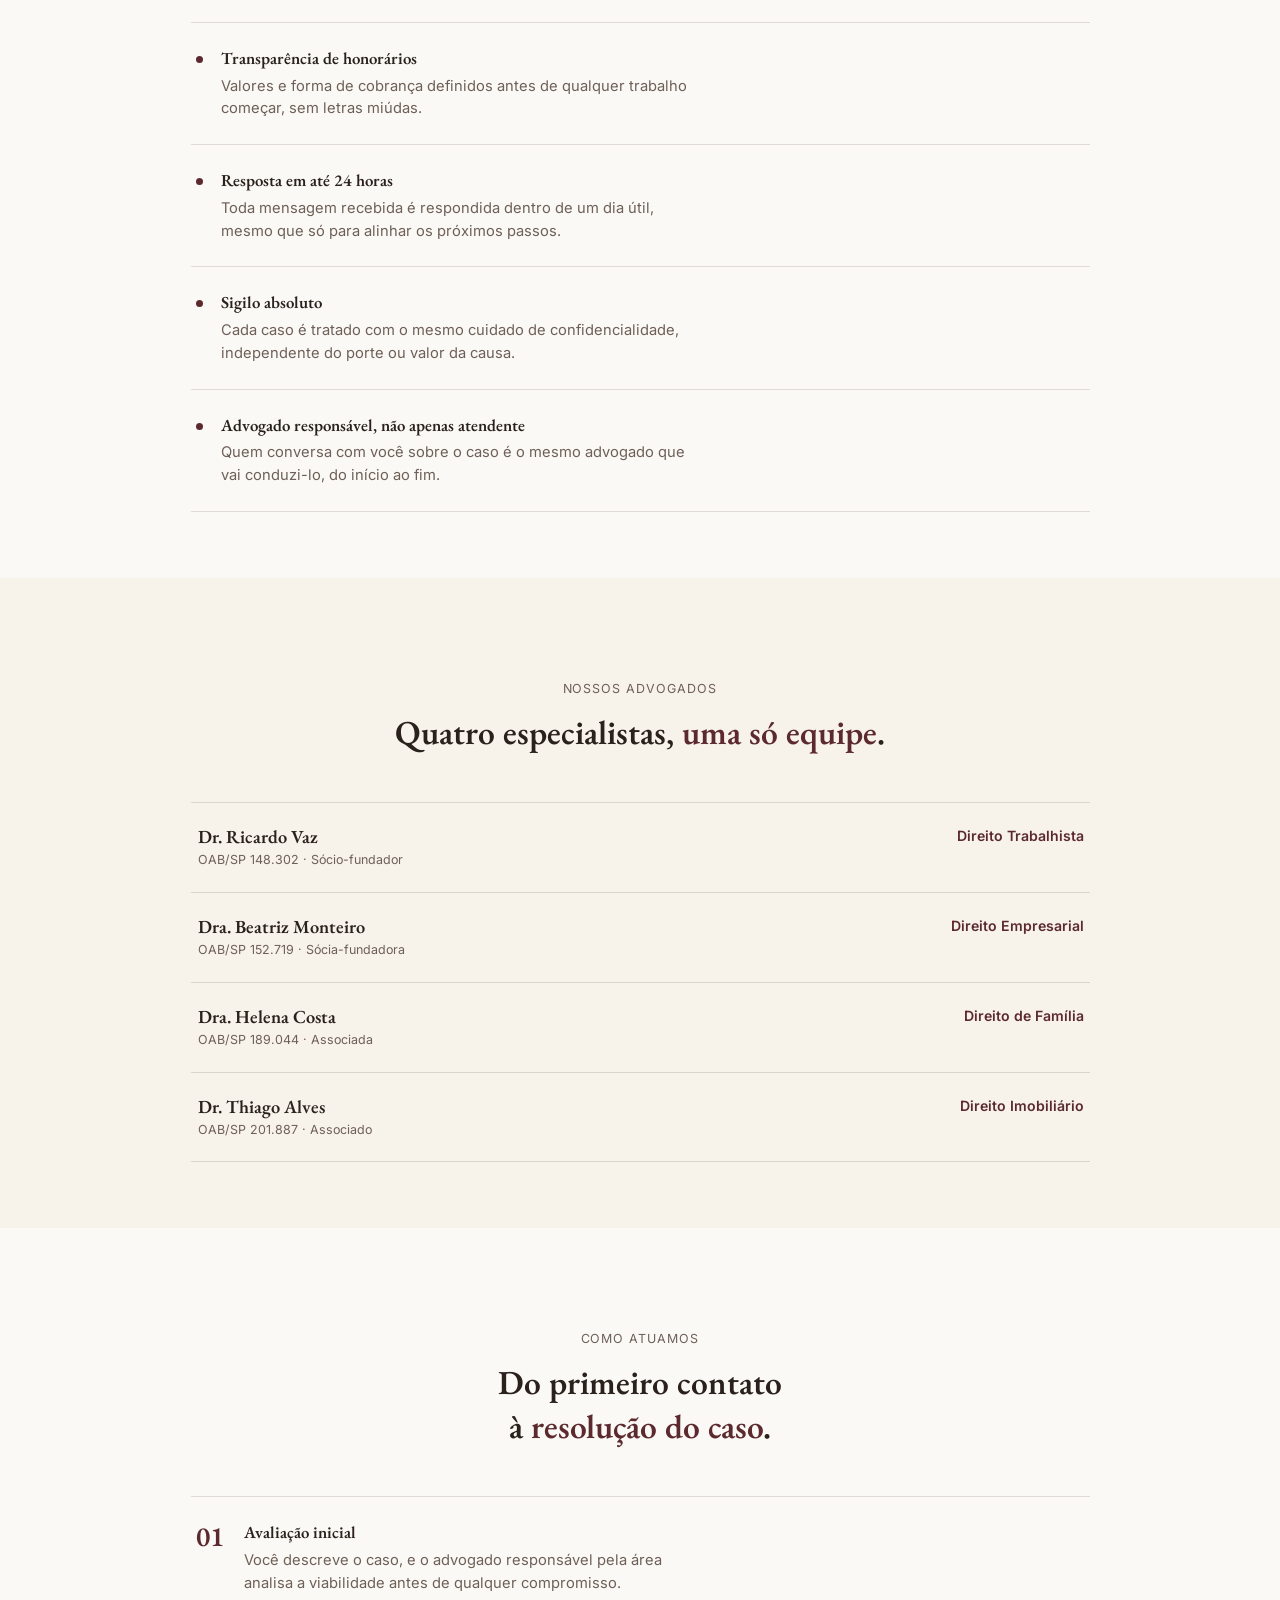
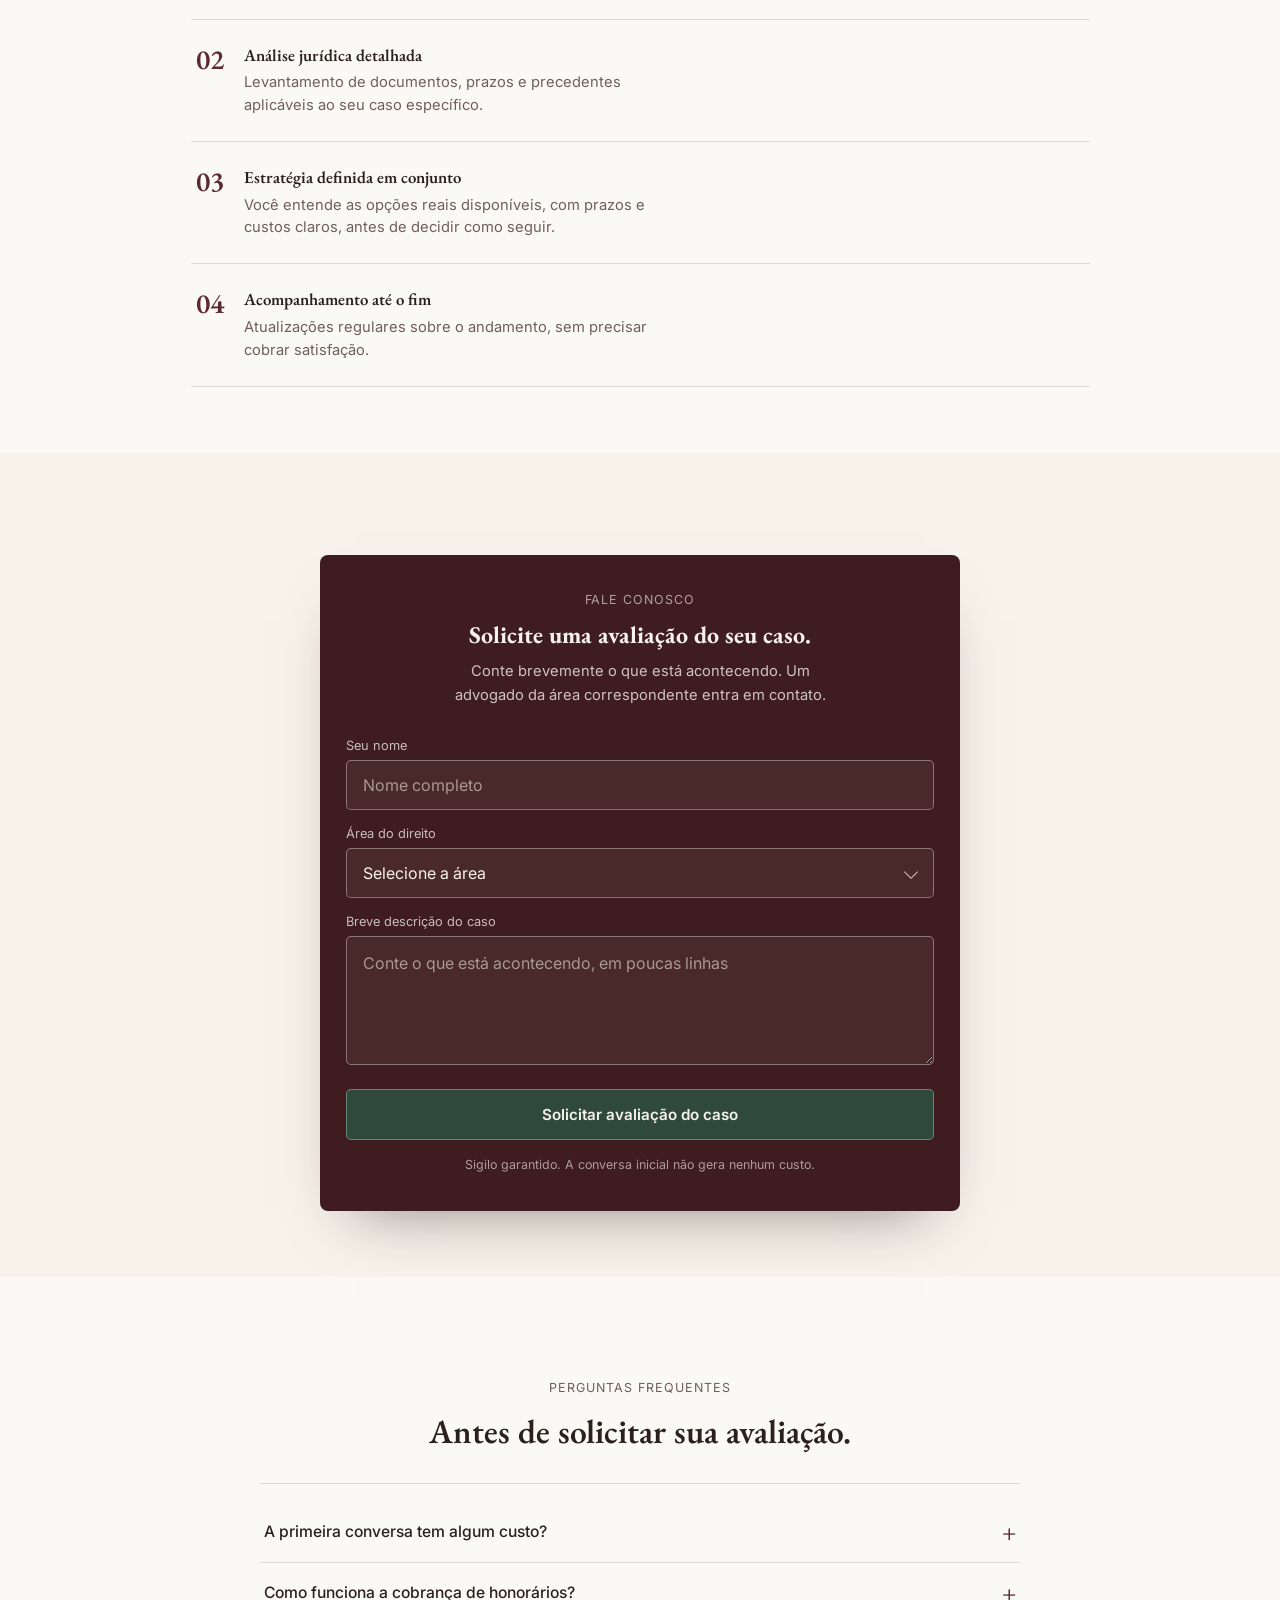
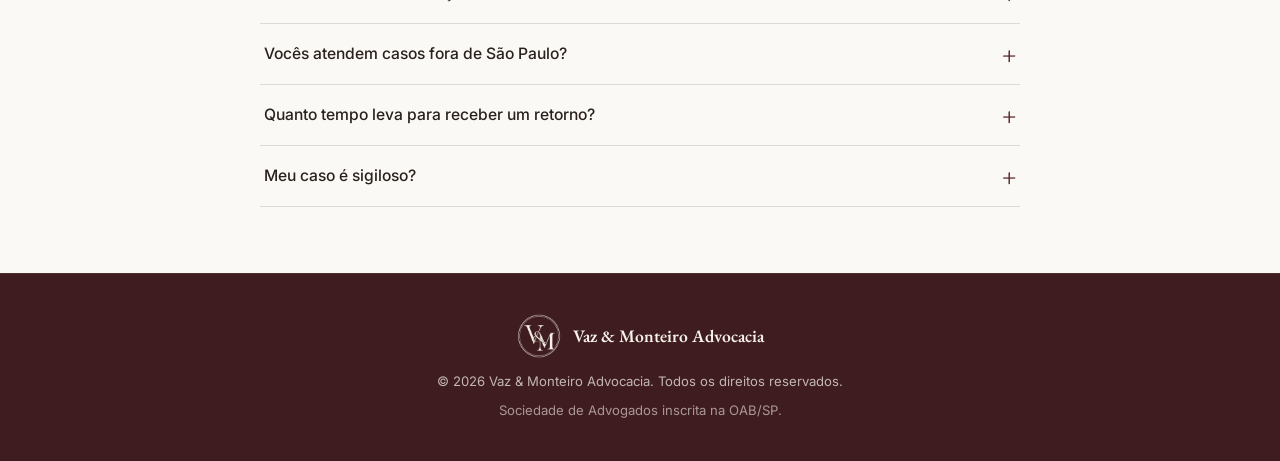
==== commit 6cb020b0: "Centraliza a logo no cabeçalho e move o hambúrguer para a esquerda Remove o texto "Vaz & Monteiro" a" ====
--- a/index.html
+++ b/index.html
@@ -39,25 +39,30 @@
 <div class="page">
 
   <nav id="topo" aria-label="Navegação principal">
-    <a class="brand" href="#inicio">
-      <img class="brand-mark" src="/assets/img/logo-vm-light.png" alt="" width="40" height="40" decoding="async">
-      <span>Vaz &amp; Monteiro</span>
-    </a>
-
-    <div class="nav-collapse" id="navCollapse">
-      <div class="nav-links">
-        <a href="#areas">Áreas de Atuação</a>
-        <a href="#advogados">Nossos Advogados</a>
-        <a href="#atuamos">Como Atuamos</a>
-        <a href="#compromisso">Nosso Compromisso</a>
-        <a href="#duvidas">Perguntas Frequentes</a>
-      </div>
-      <div class="nav-cta"><a href="#contato" class="nav-cta-btn">Fale Conosco</a></div>
-    </div>
-
     <button class="burger" id="burger" type="button" aria-label="Abrir menu" aria-expanded="false" aria-controls="navCollapse">
       <span></span><span></span><span></span>
     </button>
+
+    <a class="brand" href="#inicio">
+      <img class="brand-mark" src="/assets/img/logo-vm-light.png" alt="Vaz &amp; Monteiro Advocacia" width="44" height="44" decoding="async">
+    </a>
+
+    <div class="nav-collapse" id="navCollapse">
+      <div class="nav-group nav-group-left">
+        <div class="nav-links">
+          <a href="#areas">Áreas de Atuação</a>
+          <a href="#advogados">Nossos Advogados</a>
+          <a href="#atuamos">Como Atuamos</a>
+        </div>
+      </div>
+      <div class="nav-group nav-group-right">
+        <div class="nav-links">
+          <a href="#compromisso">Nosso Compromisso</a>
+          <a href="#duvidas">Perguntas Frequentes</a>
+        </div>
+        <div class="nav-cta"><a href="#contato" class="nav-cta-btn">Fale Conosco</a></div>
+      </div>
+    </div>
   </nav>
 
   <main id="conteudo">
--- a/assets/css/styles.css
+++ b/assets/css/styles.css
@@ -23,7 +23,7 @@
   --muted:#6E6058;
   --border:rgba(42,33,29,0.14);
   --hover-tint:rgba(42,33,29,0.035);
-  --nav-h:77px;
+  --nav-h:84px;
 }
 
 /* --------------------------------------------------------------------------
@@ -107,12 +107,15 @@
    5. Navegação
    -------------------------------------------------------------------------- */
 nav{
-  display:flex;align-items:center;justify-content:space-between;gap:16px;
+  display:grid;grid-template-columns:1fr auto 1fr;align-items:center;gap:16px;
   padding:18px 24px;
   background:var(--wine-dark);
   border-bottom:1px solid rgba(255,255,255,0.08);
   position:sticky;top:0;z-index:50;
 }
+/* hambúrguer à esquerda, monograma exatamente ao centro da barra */
+nav .burger{grid-row:1;grid-column:1;justify-self:start;}
+nav .brand{grid-row:1;grid-column:2;justify-self:center;}
 .brand{
   display:flex;align-items:center;gap:12px;
   font-family:'EB Garamond','Times New Roman',serif;font-weight:600;font-size:1.05rem;
@@ -120,7 +123,7 @@
   transition:opacity .2s ease;
 }
 nav .brand:hover{opacity:0.82;}
-.brand-mark{width:40px;height:40px;flex-shrink:0;}
+.brand-mark{width:44px;height:44px;flex-shrink:0;}
 nav .brand,nav .burger{position:relative;z-index:2;}
 
 /* véu sobre a página enquanto o menu mobile está aberto */
@@ -160,6 +163,7 @@
 }
 .nav-links a:hover,.nav-links a:focus-visible{color:var(--cream);}
 .nav-links a:hover::after{width:100%;}
+.nav-group-right{margin-top:0;}
 .nav-cta{margin-top:14px;}
 .nav-cta-btn{
   display:block;text-align:center;
@@ -183,12 +187,15 @@
 .burger[aria-expanded="true"] span:nth-child(2){opacity:0;}
 .burger[aria-expanded="true"] span:nth-child(3){transform:translateY(-7px) rotate(-45deg);}
 
-@container page (min-width:900px){
+@container page (min-width:1100px){
+  /* o painel deixa de existir como caixa: os dois grupos viram itens da grade */
   .nav-collapse{
-    position:static;display:flex;align-items:center;gap:28px;
+    display:contents;position:static;
     background:none;border:none;box-shadow:none;padding:0;
     max-height:none;opacity:1;visibility:visible;overflow:visible;transition:none;
   }
+  .nav-group-left{grid-row:1;grid-column:1;justify-self:start;}
+  .nav-group-right{grid-row:1;grid-column:3;justify-self:end;display:flex;align-items:center;gap:26px;}
   .nav-links{flex-direction:row;gap:26px;font-size:0.88rem;}
   .nav-links a{padding:2px 0;align-self:auto;}
   .nav-links a::after{bottom:0;}
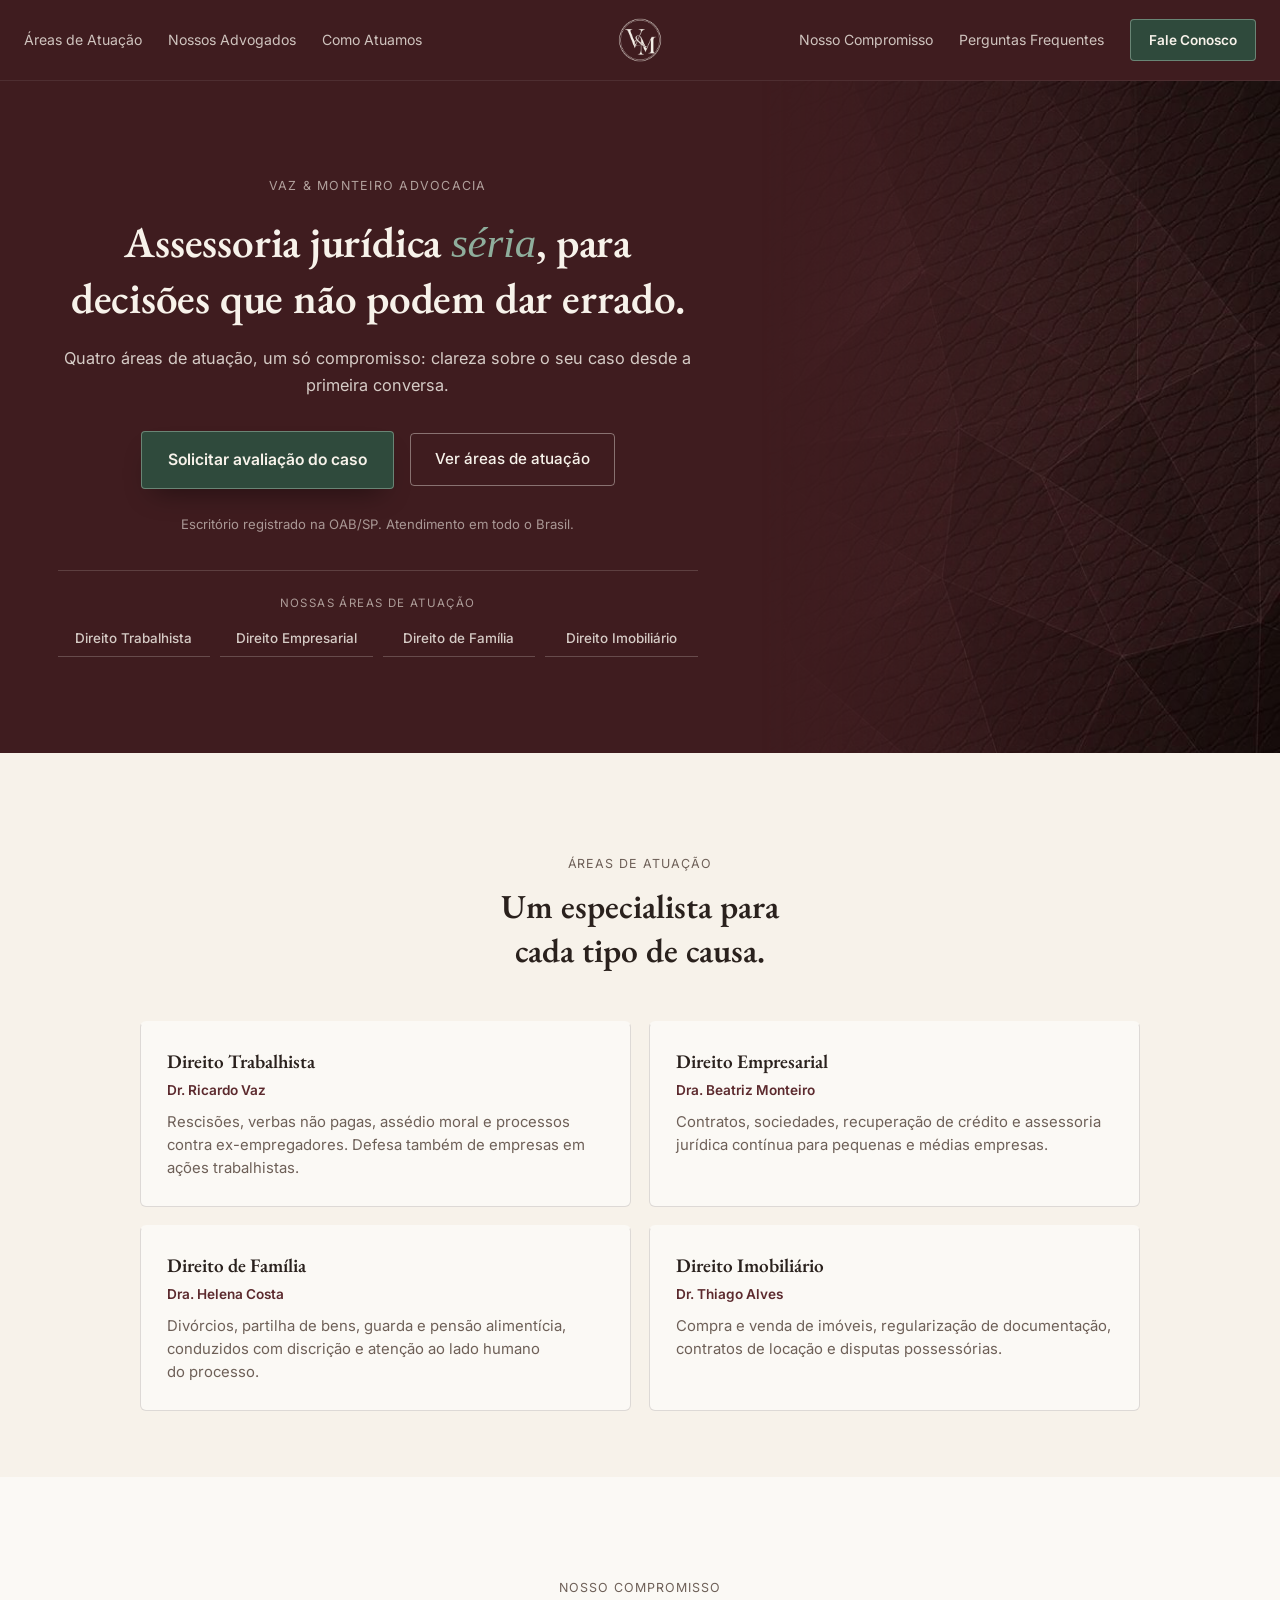
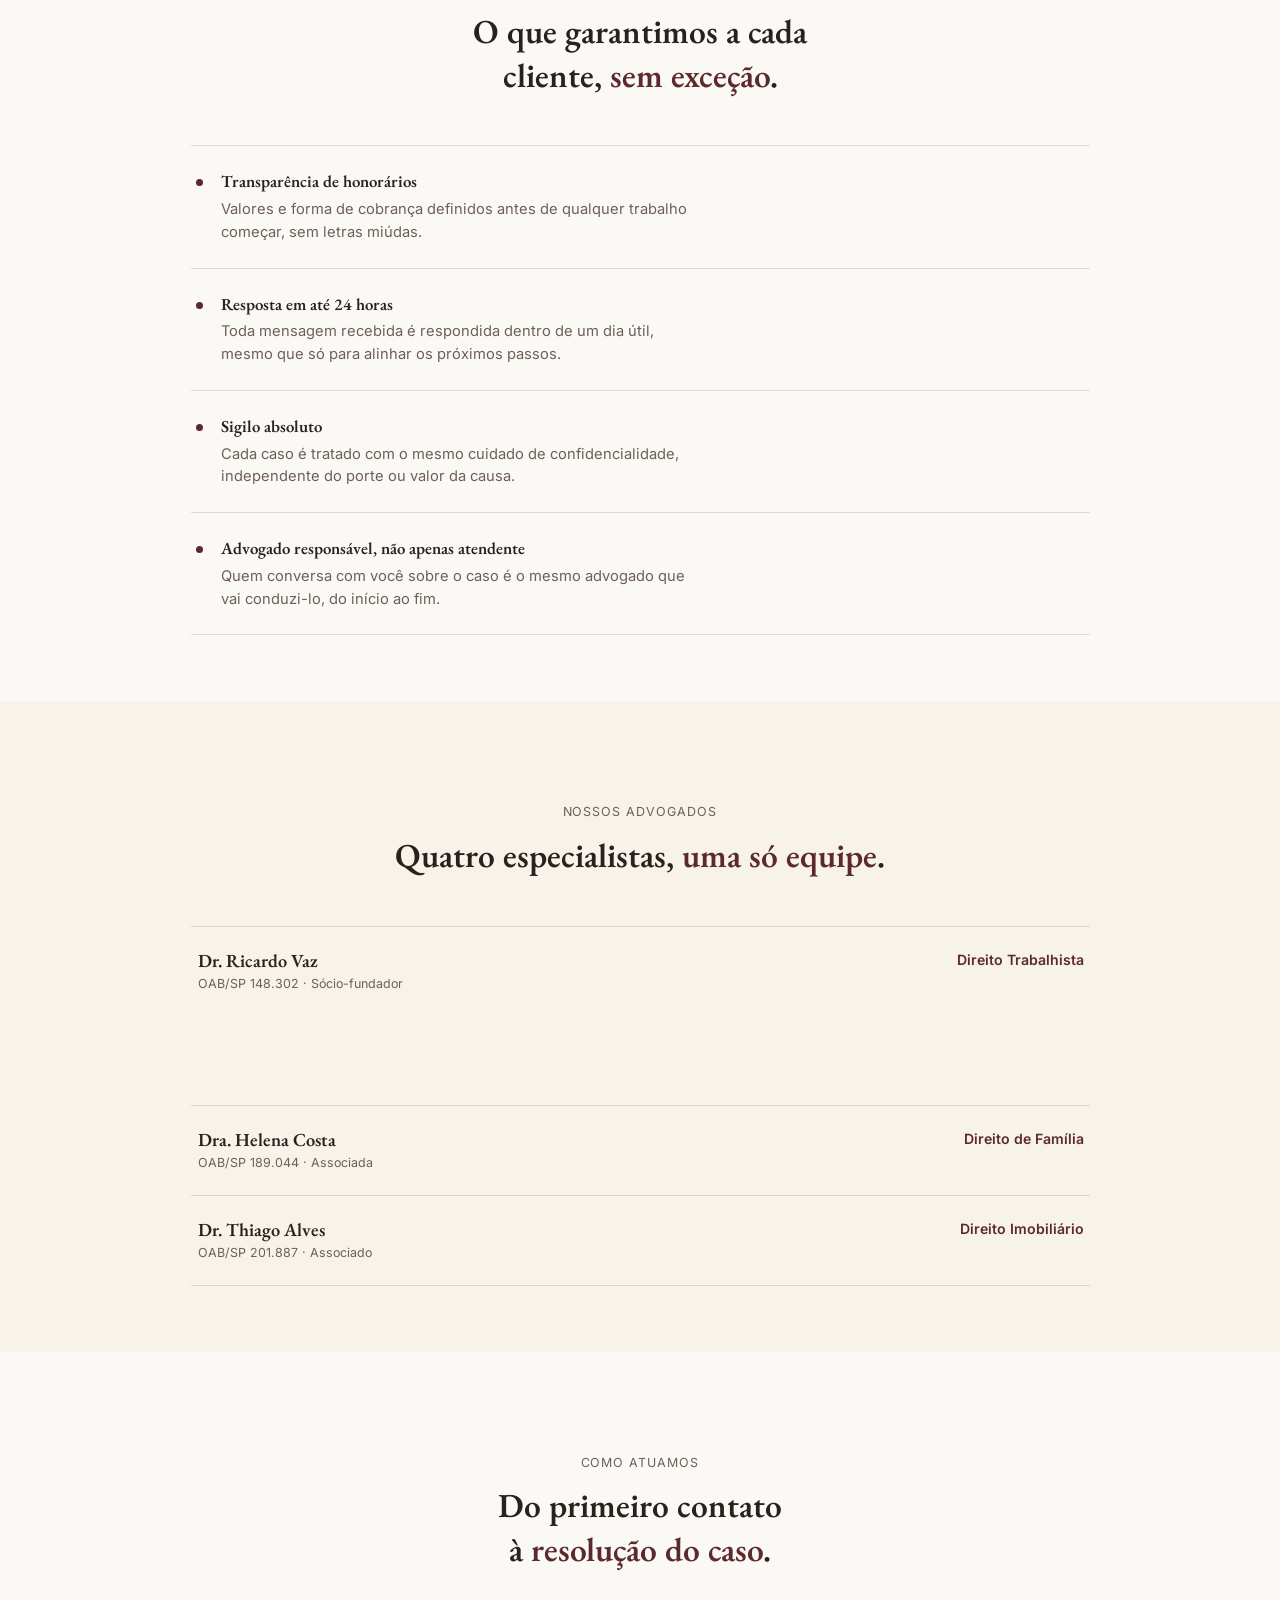
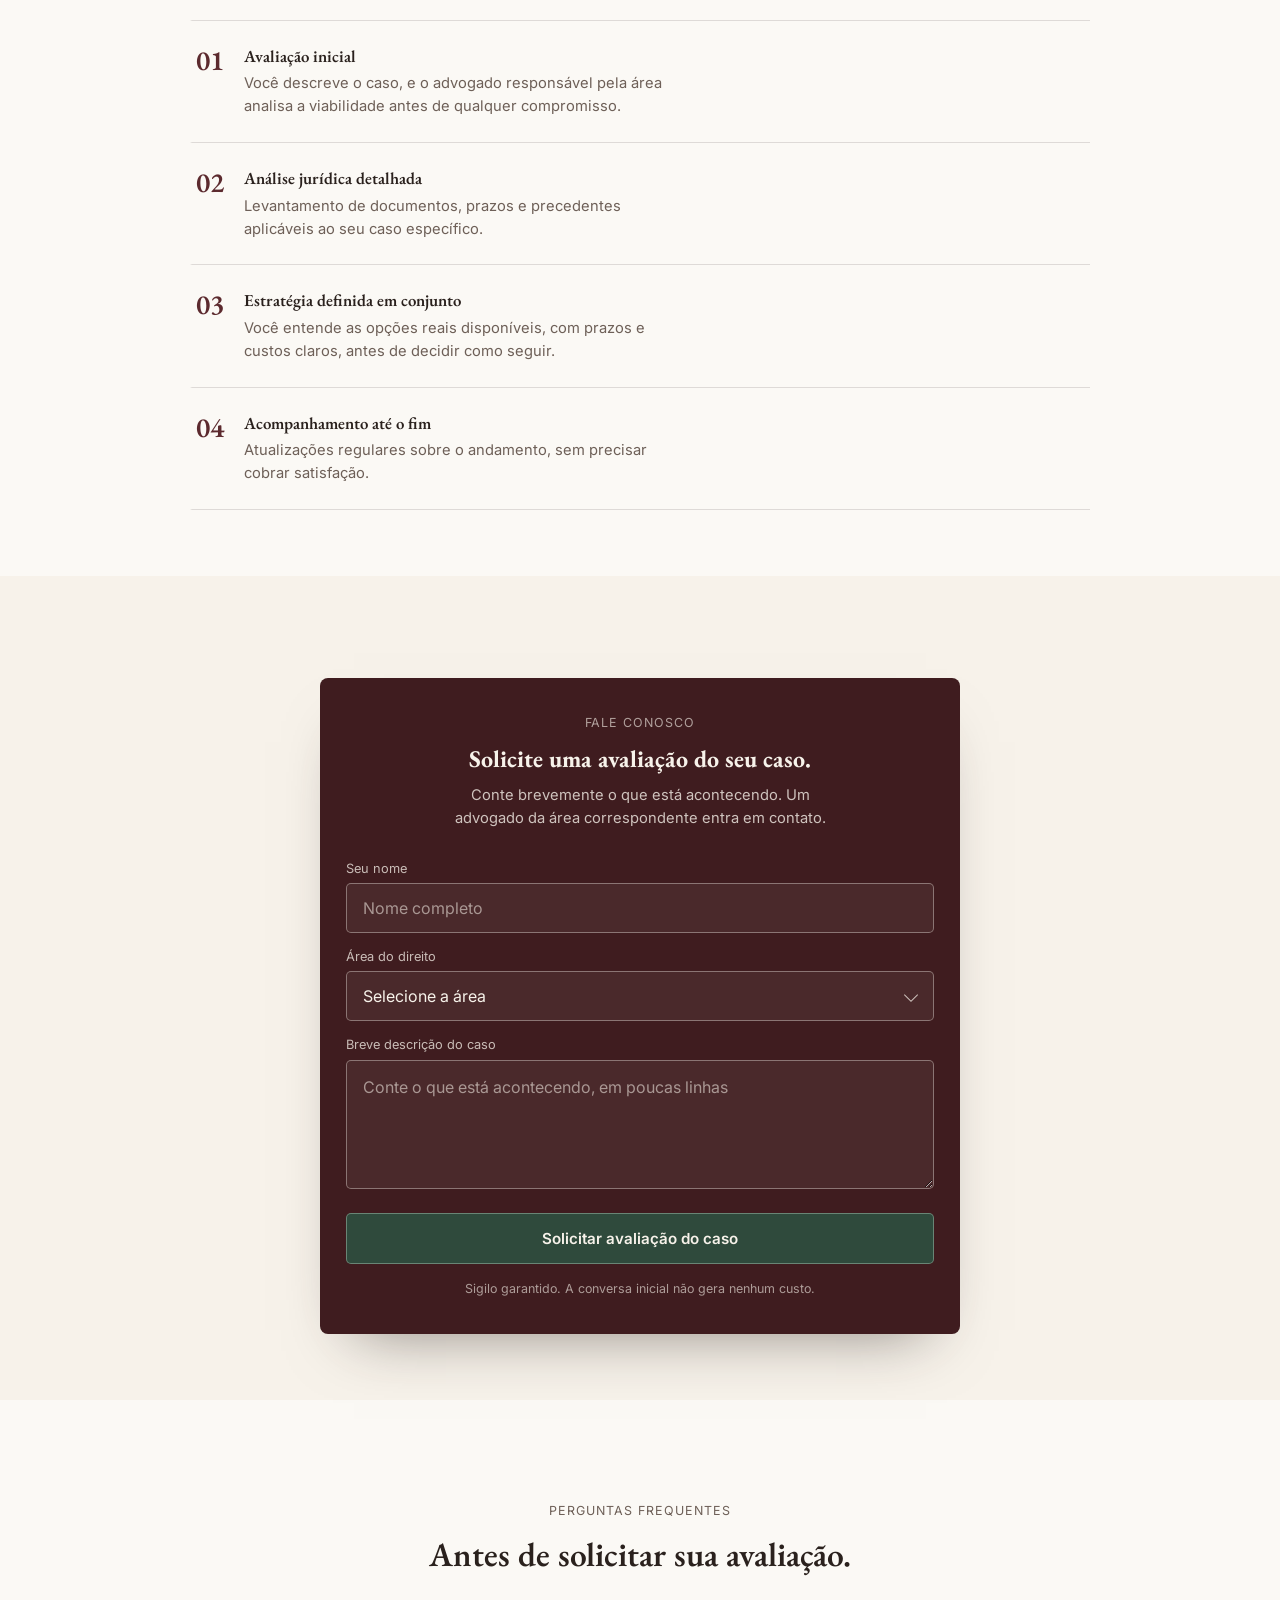
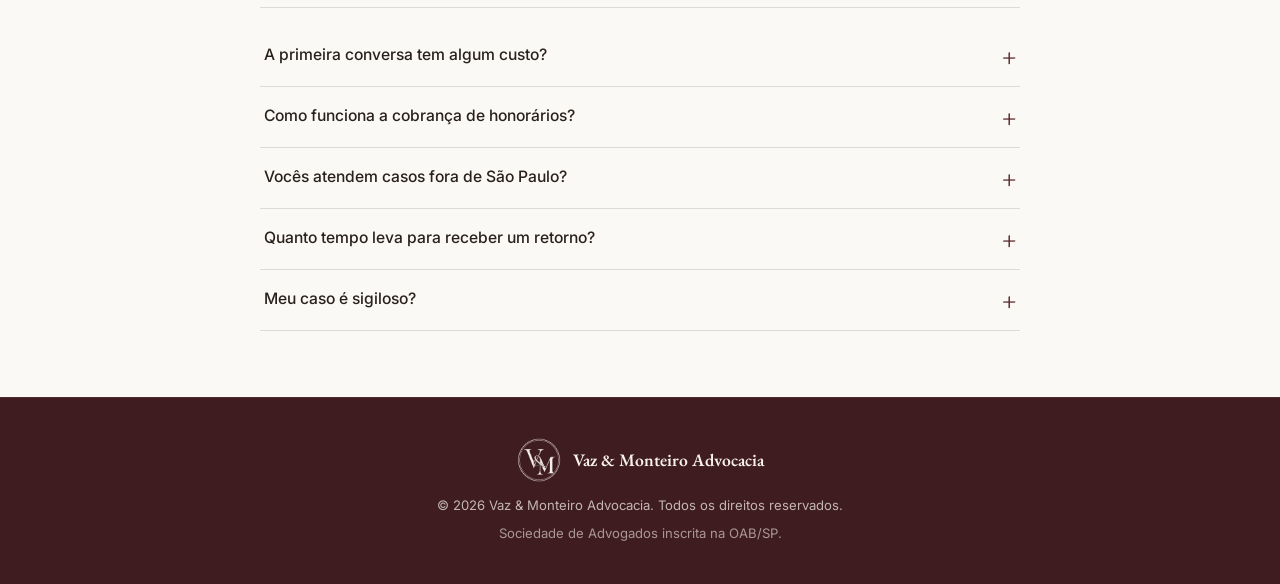
==== commit 97ab4e93: "Aplica textura de facetas no hero e adiciona faixa de áreas A textura entra como elemento decorativo" ====
--- a/index.html
+++ b/index.html
@@ -68,6 +68,7 @@
   <main id="conteudo">
 
     <header class="hero" id="inicio">
+      <div class="hero-texture" aria-hidden="true"></div>
       <div class="hero-inner">
         <p class="hero-eyebrow">Vaz &amp; Monteiro Advocacia</p>
         <h1>Assessoria jurídica <span class="accent">séria</span>, para decisões que não podem dar errado.</h1>
@@ -77,6 +78,16 @@
           <a href="#areas" class="btn-secondary">Ver áreas de atuação</a>
         </div>
         <p class="hero-trust">Escritório registrado na OAB/SP. Atendimento em todo o Brasil.</p>
+
+        <div class="hero-areas">
+          <p class="hero-areas-label">Nossas Áreas de Atuação</p>
+          <ul class="hero-areas-grid">
+            <li><a href="#areas">Direito Trabalhista</a></li>
+            <li><a href="#areas">Direito Empresarial</a></li>
+            <li><a href="#areas">Direito de Família</a></li>
+            <li><a href="#areas">Direito Imobiliário</a></li>
+          </ul>
+        </div>
       </div>
     </header>
 
--- a/assets/css/styles.css
+++ b/assets/css/styles.css
@@ -209,18 +209,49 @@
    6. Hero
    -------------------------------------------------------------------------- */
 .hero{
+  position:relative;
+  overflow:hidden;
   background:var(--wine-dark);
   padding:64px 24px 48px;
   color:var(--cream);
   text-align:center;
 }
-.hero-inner{max-width:640px;margin:0 auto;}
+
+/* Textura decorativa. Mobile: faixa na parte de baixo, com o mask apagando a
+   borda de cima, então a fusão com o fundo sólido é um degradê, nunca uma
+   linha dura. O topo da imagem tem a mesma luminância do fundo (#3F1C1F),
+   por isso o background-position fica sempre no topo. */
+.hero-texture{
+  position:absolute;
+  left:0;right:0;bottom:0;
+  height:56%;
+  z-index:0;
+  background-image:url('/assets/img/hero-texture.jpg');
+  background-size:cover;
+  background-position:top center;
+  background-repeat:no-repeat;
+  -webkit-mask-image:linear-gradient(to bottom,
+    transparent 0%,
+    rgba(0,0,0,0.16) 30%,
+    rgba(0,0,0,0.52) 58%,
+    rgba(0,0,0,0.85) 80%,
+    #000 100%);
+  mask-image:linear-gradient(to bottom,
+    transparent 0%,
+    rgba(0,0,0,0.16) 30%,
+    rgba(0,0,0,0.52) 58%,
+    rgba(0,0,0,0.85) 80%,
+    #000 100%);
+  pointer-events:none;
+}
+
+.hero-inner{position:relative;z-index:1;max-width:640px;margin:0 auto;}
 .hero-eyebrow{
   font-size:0.78rem;letter-spacing:0.1em;text-transform:uppercase;
   color:rgba(247,242,234,0.62);margin-bottom:18px;
 }
 .hero h1{font-size:2.1rem;line-height:1.28;font-weight:600;letter-spacing:-0.005em;}
-.hero .accent{color:var(--green-light);}
+.hero .accent{color:var(--green-light);font-style:italic;font-weight:500;}
 .hero p.lede{margin-top:20px;font-size:1.02rem;line-height:1.65;color:rgba(247,242,234,0.82);}
 .hero-ctas{margin-top:32px;display:flex;flex-direction:column;gap:14px;align-items:center;}
 .hero-ctas > a{width:100%;max-width:340px;}
@@ -244,6 +275,38 @@
 .btn-secondary:hover{border-color:var(--cream);background:rgba(247,242,234,0.08);transform:translateY(-2px);}
 .hero-trust{margin-top:26px;font-size:0.82rem;color:rgba(247,242,234,0.58);}
 
+.hero-areas{
+  margin-top:36px;
+  padding-top:24px;
+  border-top:1px solid rgba(247,242,234,0.16);
+}
+.hero-areas-label{
+  font-size:0.72rem;letter-spacing:0.12em;text-transform:uppercase;
+  color:rgba(247,242,234,0.6);
+  margin-bottom:16px;
+}
+.hero-areas-grid{
+  display:grid;grid-template-columns:repeat(2,1fr);
+  align-items:stretch;
+  gap:12px 18px;
+}
+/* o link ocupa a célula inteira: quando um nome quebra em duas linhas,
+   os sublinhados de todos os itens continuam alinhados na mesma base */
+.hero-areas-grid li{display:flex;}
+.hero-areas-grid a{
+  display:flex;align-items:flex-start;justify-content:center;
+  width:100%;
+  padding-bottom:9px;
+  font-size:0.84rem;font-weight:500;line-height:1.35;
+  color:rgba(247,242,234,0.82);
+  border-bottom:1px solid rgba(247,242,234,0.22);
+  transition:color .2s ease, border-bottom-color .2s ease;
+}
+.hero-areas-grid a:hover,.hero-areas-grid a:focus-visible{
+  color:var(--cream);
+  border-bottom-color:var(--green-light);
+}
+
 /* --------------------------------------------------------------------------
    7. Estrutura comum das seções
    -------------------------------------------------------------------------- */
@@ -262,10 +325,31 @@
   section{padding:84px 56px;}
   .section-head{max-width:52ch;margin-bottom:48px;}
   .section-head h2{font-size:2.1rem;}
-  .hero{padding:96px 56px;}
+  /* o texto recua para a esquerda para abrir espaço ao painel de textura */
+  .hero{padding:96px calc(56px + 41%) 96px 56px;}
   .hero h1{font-size:2.7rem;}
   .hero-ctas{flex-direction:row;justify-content:center;gap:16px;}
   .hero-ctas > a{width:auto;}
+  .hero-areas-grid{grid-template-columns:repeat(4,1fr);gap:10px;}
+
+  /* painel lateral: nítido na borda direita, apagando antes de chegar ao texto */
+  .hero-texture{
+    top:0;bottom:0;right:0;left:auto;
+    width:58%;height:auto;
+    background-position:top right;
+    -webkit-mask-image:linear-gradient(to left,
+      #000 0%,
+      rgba(0,0,0,0.88) 18%,
+      rgba(0,0,0,0.5) 42%,
+      rgba(0,0,0,0.12) 60%,
+      transparent 70%);
+    mask-image:linear-gradient(to left,
+      #000 0%,
+      rgba(0,0,0,0.88) 18%,
+      rgba(0,0,0,0.5) 42%,
+      rgba(0,0,0,0.12) 60%,
+      transparent 70%);
+  }
 }
 
 /* --------------------------------------------------------------------------
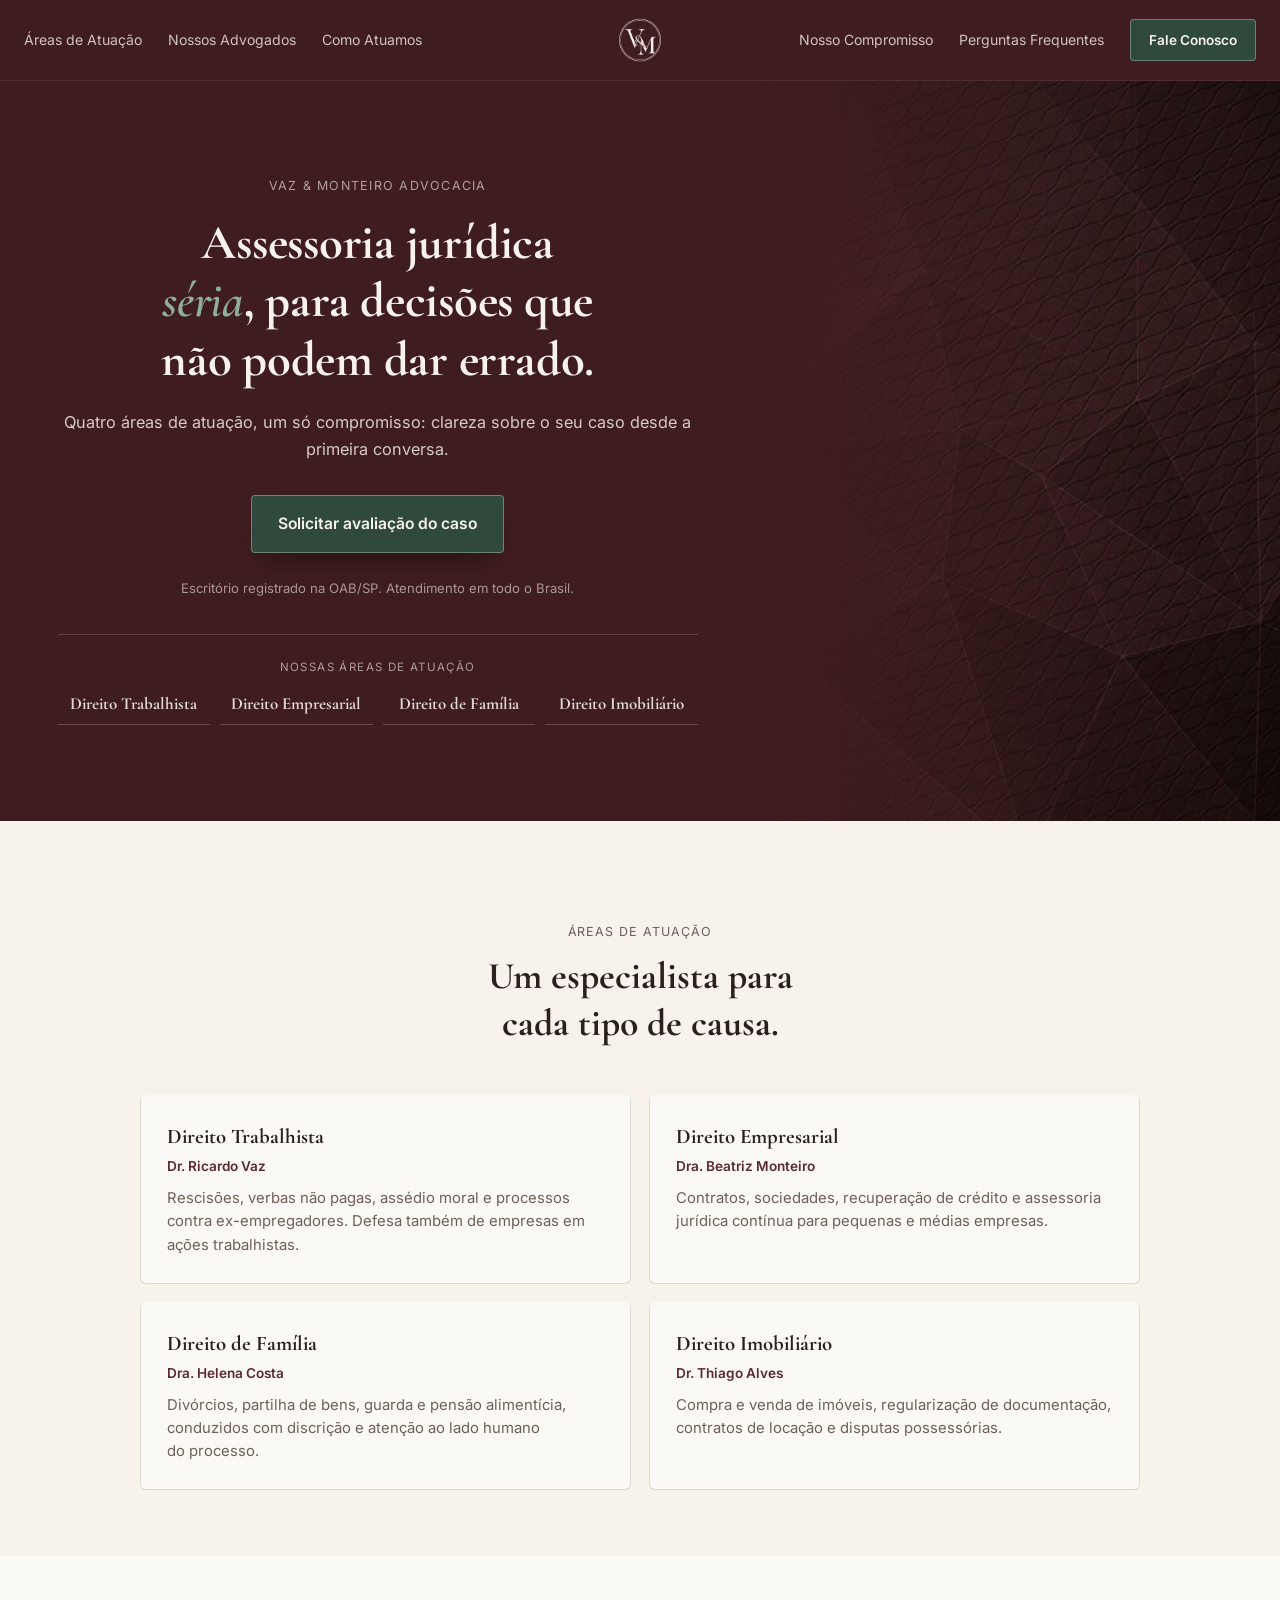
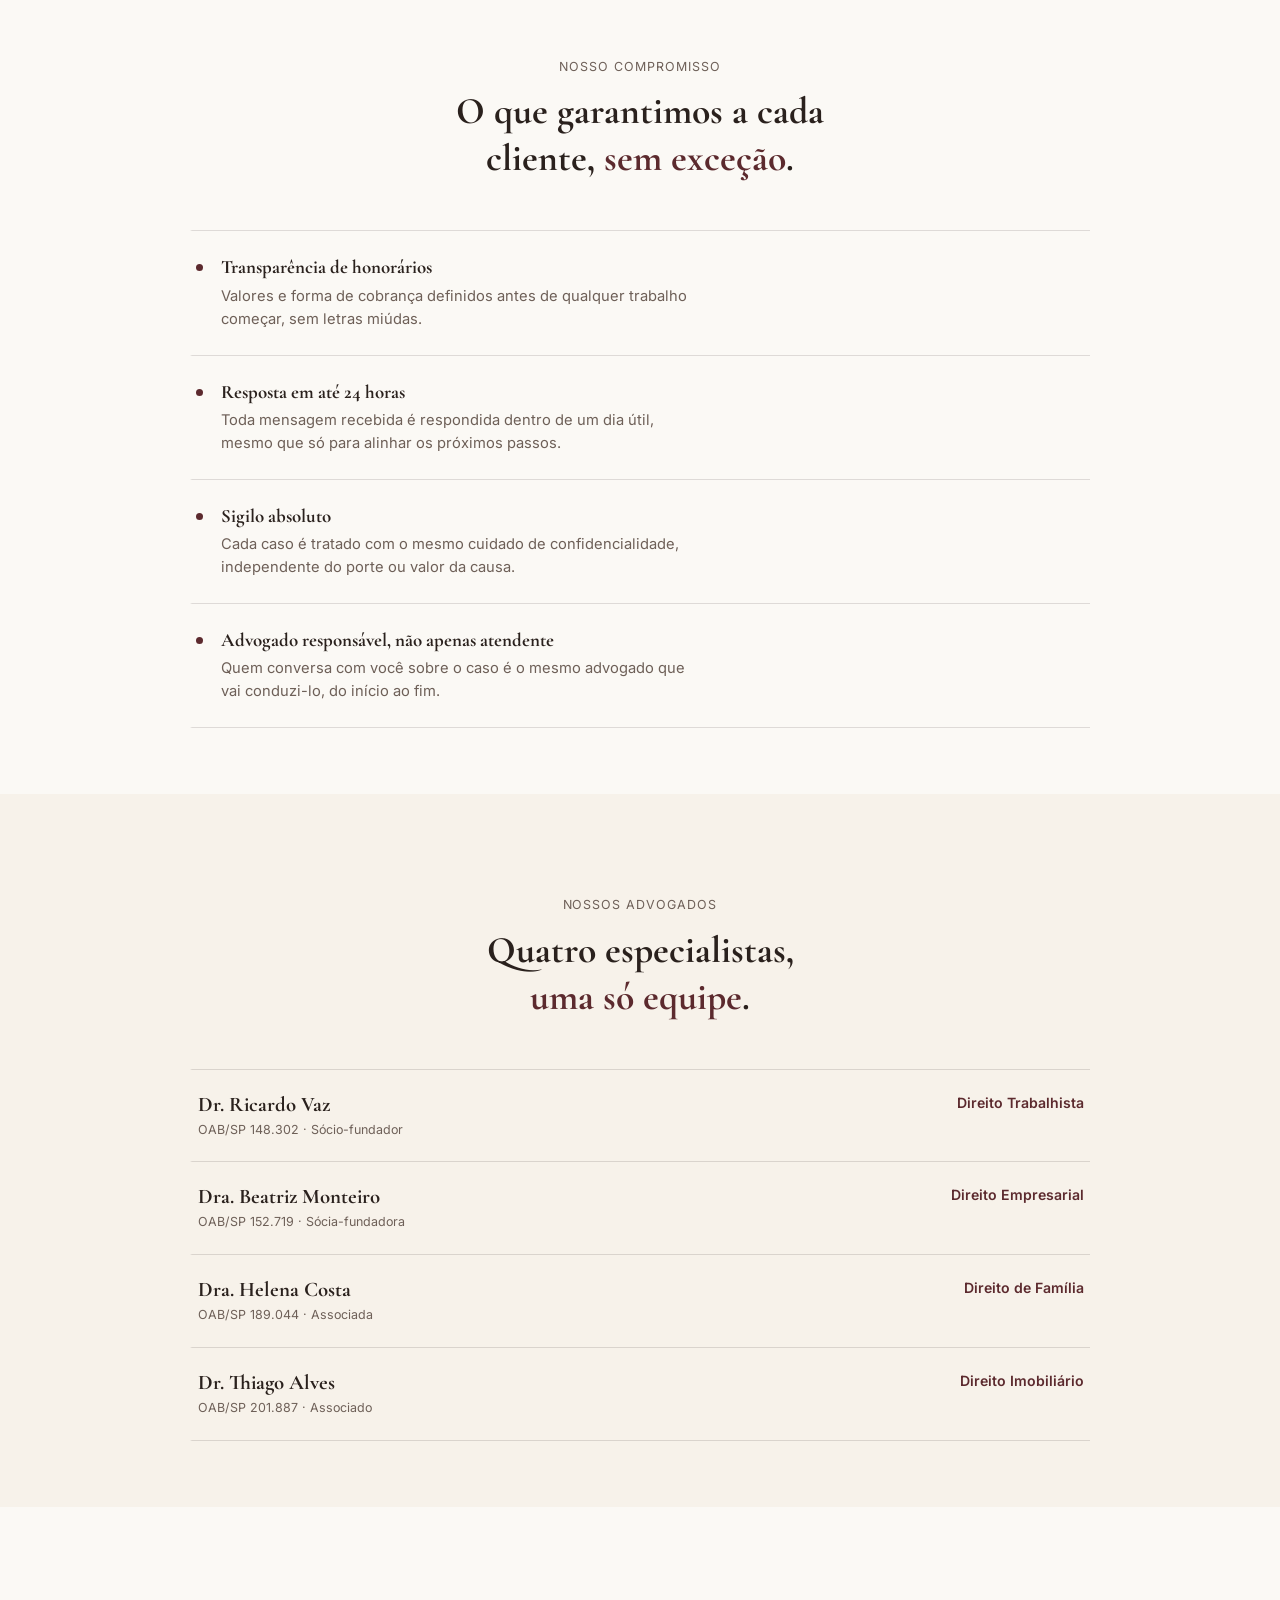
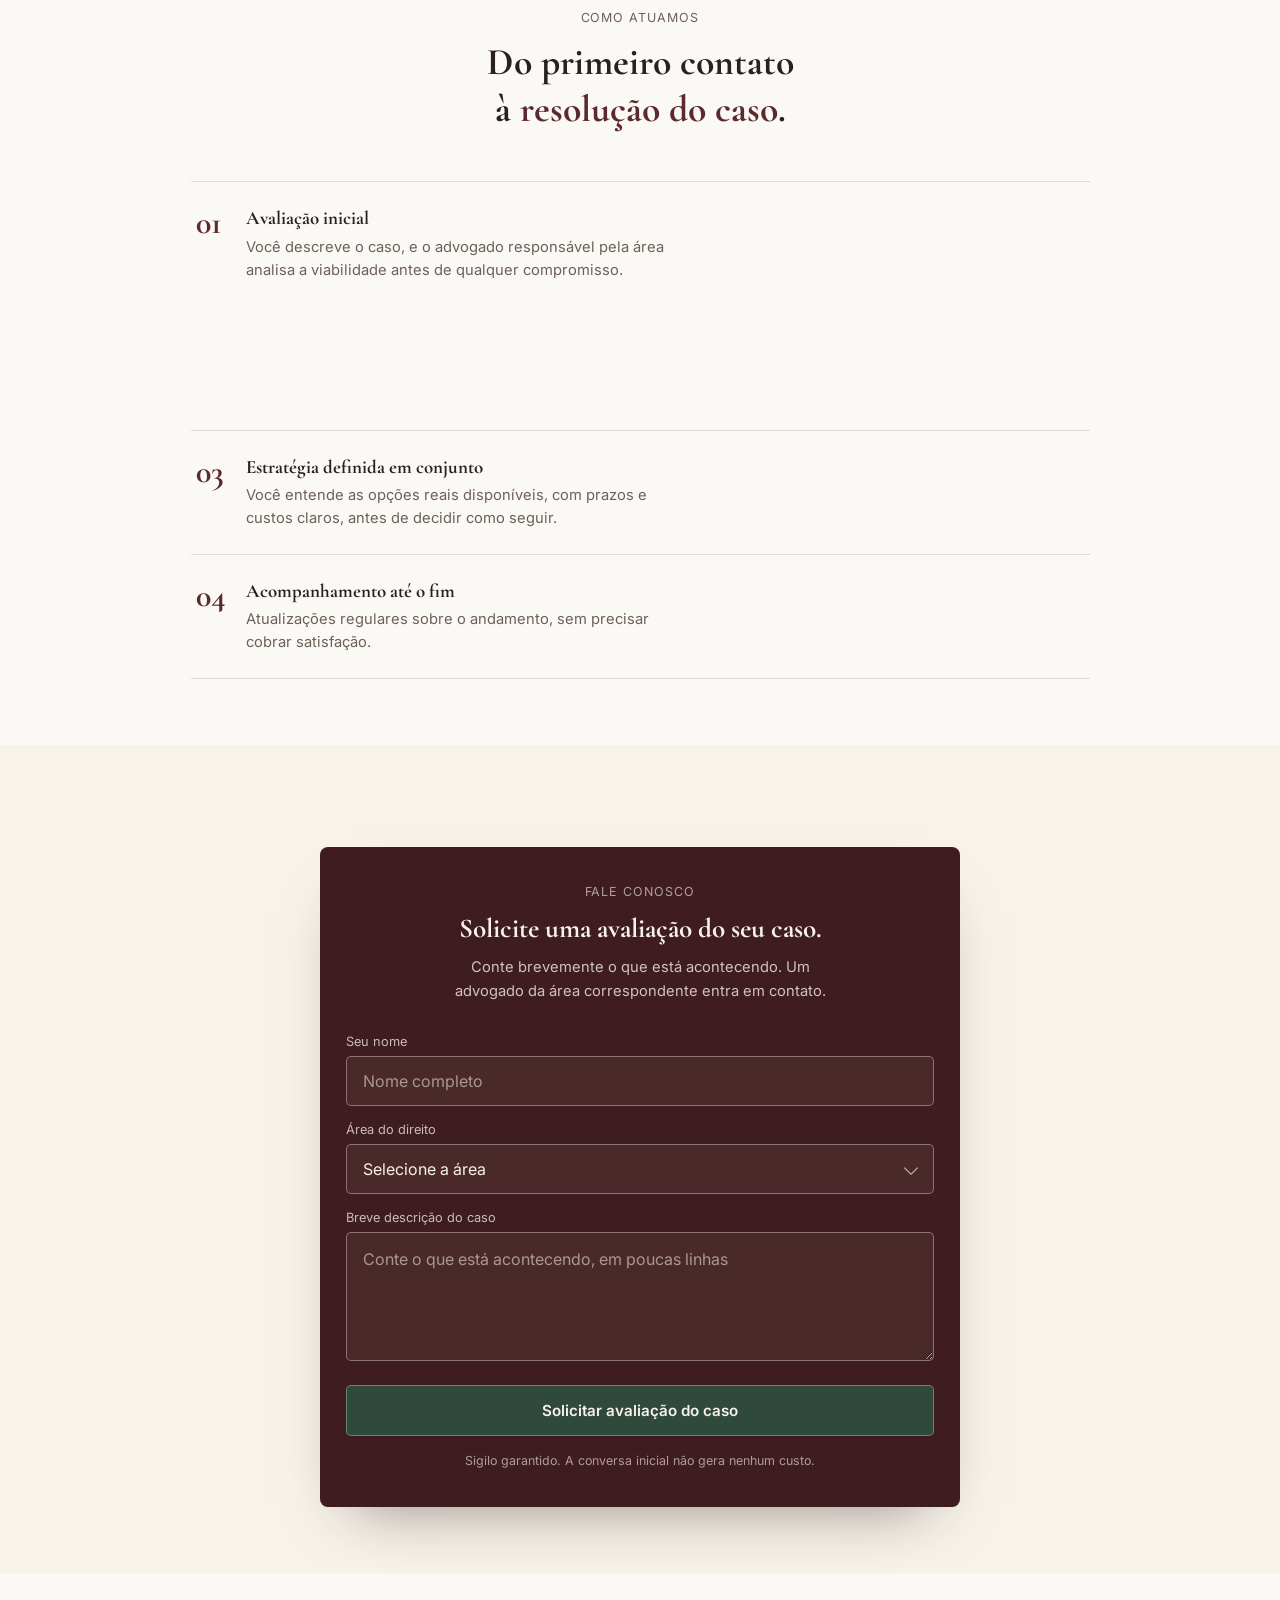
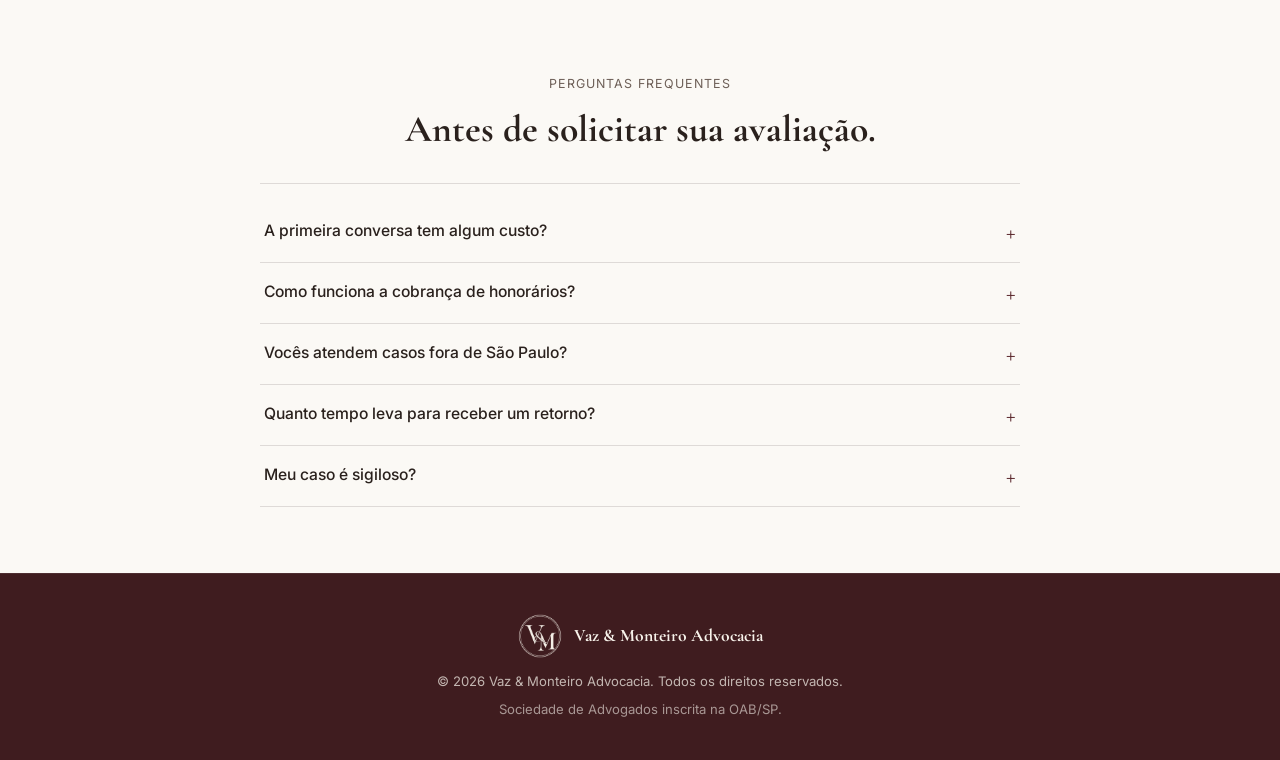
==== commit d42a7bf3: "Ajusta hero: botão único, textura mais alta e Cormorant Garamond O botão secundário sai do hero, dei" ====
--- a/index.html
+++ b/index.html
@@ -28,7 +28,7 @@
 
 <link rel="preconnect" href="https://fonts.googleapis.com">
 <link rel="preconnect" href="https://fonts.gstatic.com" crossorigin>
-<link href="https://fonts.googleapis.com/css2?family=EB+Garamond:ital,wght@0,400;0,500;0,600;0,700;1,500&family=Inter:wght@400;500;600&display=swap" rel="stylesheet">
+<link href="https://fonts.googleapis.com/css2?family=Cormorant+Garamond:ital,wght@0,400;0,500;0,600;0,700;1,600&family=Inter:wght@400;500;600&display=swap" rel="stylesheet">
 <link rel="stylesheet" href="/assets/css/styles.css">
 <script>document.documentElement.className = document.documentElement.className.replace('no-js', 'js');</script>
 </head>
@@ -75,7 +75,6 @@
         <p class="lede">Quatro áreas de atuação, um só compromisso: clareza sobre o seu caso desde a primeira conversa.</p>
         <div class="hero-ctas">
           <a href="#contato" class="btn-primary">Solicitar avaliação do caso</a>
-          <a href="#areas" class="btn-secondary">Ver áreas de atuação</a>
         </div>
         <p class="hero-trust">Escritório registrado na OAB/SP. Atendimento em todo o Brasil.</p>
 
--- a/assets/css/styles.css
+++ b/assets/css/styles.css
@@ -21,6 +21,8 @@
   --white:#FBF9F5;
   --ink:#2A211D;
   --muted:#6E6058;
+  --font-serif:'Cormorant Garamond','Times New Roman',serif;
+  --font-sans:'Inter',system-ui,-apple-system,'Segoe UI',sans-serif;
   --border:rgba(42,33,29,0.14);
   --hover-tint:rgba(42,33,29,0.035);
   --nav-h:84px;
@@ -32,13 +34,13 @@
 *{box-sizing:border-box;margin:0;padding:0;}
 html{scroll-behavior:smooth;-webkit-text-size-adjust:100%;}
 body{
-  font-family:'Inter',system-ui,-apple-system,'Segoe UI',sans-serif;
+  font-family:var(--font-sans);
   color:var(--ink);
   background:var(--cream);
   line-height:1.5;
   -webkit-font-smoothing:antialiased;
 }
-h1,h2,h3,.serif{font-family:'EB Garamond','Times New Roman',serif;text-wrap:balance;}
+h1,h2,h3,.serif{font-family:var(--font-serif);font-weight:700;text-wrap:balance;}
 p{text-wrap:pretty;}
 a{color:inherit;text-decoration:none;}
 img{display:block;max-width:100%;height:auto;}
@@ -118,7 +120,7 @@
 nav .brand{grid-row:1;grid-column:2;justify-self:center;}
 .brand{
   display:flex;align-items:center;gap:12px;
-  font-family:'EB Garamond','Times New Roman',serif;font-weight:600;font-size:1.05rem;
+  font-family:var(--font-serif);font-weight:700;font-size:1.18rem;
   color:var(--cream);
   transition:opacity .2s ease;
 }
@@ -224,7 +226,7 @@
 .hero-texture{
   position:absolute;
   left:0;right:0;bottom:0;
-  height:56%;
+  height:74%;
   z-index:0;
   background-image:url('/assets/img/hero-texture.jpg');
   background-size:cover;
@@ -232,15 +234,17 @@
   background-repeat:no-repeat;
   -webkit-mask-image:linear-gradient(to bottom,
     transparent 0%,
-    rgba(0,0,0,0.16) 30%,
-    rgba(0,0,0,0.52) 58%,
-    rgba(0,0,0,0.85) 80%,
+    transparent 30%,
+    rgba(0,0,0,0.08) 43%,
+    rgba(0,0,0,0.42) 64%,
+    rgba(0,0,0,0.84) 85%,
     #000 100%);
   mask-image:linear-gradient(to bottom,
     transparent 0%,
-    rgba(0,0,0,0.16) 30%,
-    rgba(0,0,0,0.52) 58%,
-    rgba(0,0,0,0.85) 80%,
+    transparent 30%,
+    rgba(0,0,0,0.08) 43%,
+    rgba(0,0,0,0.42) 64%,
+    rgba(0,0,0,0.84) 85%,
     #000 100%);
   pointer-events:none;
 }
@@ -250,8 +254,8 @@
   font-size:0.78rem;letter-spacing:0.1em;text-transform:uppercase;
   color:rgba(247,242,234,0.62);margin-bottom:18px;
 }
-.hero h1{font-size:2.1rem;line-height:1.28;font-weight:600;letter-spacing:-0.005em;}
-.hero .accent{color:var(--green-light);font-style:italic;font-weight:500;}
+.hero h1{font-size:2.35rem;line-height:1.2;font-weight:700;letter-spacing:-0.005em;}
+.hero .accent{color:var(--green-light);font-style:italic;font-weight:600;}
 .hero p.lede{margin-top:20px;font-size:1.02rem;line-height:1.65;color:rgba(247,242,234,0.82);}
 .hero-ctas{margin-top:32px;display:flex;flex-direction:column;gap:14px;align-items:center;}
 .hero-ctas > a{width:100%;max-width:340px;}
@@ -297,8 +301,9 @@
   display:flex;align-items:flex-start;justify-content:center;
   width:100%;
   padding-bottom:9px;
-  font-size:0.84rem;font-weight:500;line-height:1.35;
-  color:rgba(247,242,234,0.82);
+  font-family:var(--font-serif);
+  font-size:1.06rem;font-weight:700;line-height:1.3;
+  color:rgba(247,242,234,0.88);
   border-bottom:1px solid rgba(247,242,234,0.22);
   transition:color .2s ease, border-bottom-color .2s ease;
 }
@@ -316,7 +321,7 @@
   font-size:0.78rem;letter-spacing:0.08em;text-transform:uppercase;
   color:var(--muted);margin-bottom:12px;
 }
-.section-head h2{font-size:1.7rem;font-weight:600;line-height:1.3;color:var(--ink);}
+.section-head h2{font-size:1.9rem;font-weight:700;line-height:1.25;color:var(--ink);}
 .section-head h2 .accent{color:var(--wine);}
 .on-white{background:var(--white);}
 .on-cream{background:var(--cream);}
@@ -324,10 +329,10 @@
 @container page (min-width:900px){
   section{padding:84px 56px;}
   .section-head{max-width:52ch;margin-bottom:48px;}
-  .section-head h2{font-size:2.1rem;}
+  .section-head h2{font-size:2.35rem;}
   /* o texto recua para a esquerda para abrir espaço ao painel de textura */
   .hero{padding:96px calc(56px + 41%) 96px 56px;}
-  .hero h1{font-size:2.7rem;}
+  .hero h1{font-size:3.05rem;}
   .hero-ctas{flex-direction:row;justify-content:center;gap:16px;}
   .hero-ctas > a{width:auto;}
   .hero-areas-grid{grid-template-columns:repeat(4,1fr);gap:10px;}
@@ -369,7 +374,7 @@
 }
 .area-card.is-visible,.area-card:hover{border-top-color:var(--wine);}
 .area-card:hover{transform:translateY(-3px);box-shadow:0 18px 34px -18px rgba(42,33,29,0.28);}
-.area-card h3{font-size:1.2rem;font-weight:600;line-height:1.25;margin-bottom:6px;}
+.area-card h3{font-size:1.3rem;font-weight:700;line-height:1.25;margin-bottom:6px;}
 .area-card .lawyer{font-size:0.85rem;color:var(--wine);font-weight:600;margin-bottom:10px;}
 .area-card p{font-size:0.93rem;color:var(--muted);line-height:1.55;}
 
@@ -397,7 +402,7 @@
 .commit.is-visible{border-left-color:var(--green);}
 .commit:hover{border-left-color:var(--green);padding-left:14px;background:var(--hover-tint);}
 .commit .mark{width:7px;height:7px;border-radius:50%;background:var(--wine);margin-top:9px;flex-shrink:0;}
-.commit h3{font-size:1.05rem;font-weight:600;line-height:1.35;margin-bottom:5px;}
+.commit h3{font-size:1.18rem;font-weight:700;line-height:1.3;margin-bottom:5px;}
 .commit p{font-size:0.92rem;color:var(--muted);line-height:1.55;max-width:52ch;}
 
 /* --------------------------------------------------------------------------
@@ -417,7 +422,7 @@
 }
 .lawyer-row:last-child{border-bottom:1px solid var(--border);}
 .lawyer-row:hover{border-left-color:var(--wine);padding-left:14px;background:var(--hover-tint);}
-.lawyer-name{font-family:'EB Garamond','Times New Roman',serif;font-size:1.15rem;font-weight:600;line-height:1.25;}
+.lawyer-name{font-family:var(--font-serif);font-size:1.3rem;font-weight:700;line-height:1.25;}
 .lawyer-oab{font-size:0.78rem;color:var(--muted);margin-top:3px;}
 .lawyer-spec{font-size:0.88rem;color:var(--wine);font-weight:600;}
 
@@ -445,15 +450,15 @@
 .step.is-visible{border-left-color:var(--wine);}
 .step:hover{border-left-color:var(--wine);padding-left:14px;background:var(--hover-tint);}
 .step .n{
-  font-family:'EB Garamond','Times New Roman',serif;
-  font-size:1.5rem;line-height:1.1;color:var(--wine);font-weight:600;
+  font-family:var(--font-serif);
+  font-size:1.8rem;line-height:1.05;color:var(--wine);font-weight:700;
   flex-shrink:0;width:2ch;
 }
-.step h3{font-size:1.05rem;font-weight:600;line-height:1.35;margin-bottom:5px;}
+.step h3{font-size:1.18rem;font-weight:700;line-height:1.3;margin-bottom:5px;}
 .step p{font-size:0.92rem;color:var(--muted);line-height:1.55;max-width:50ch;}
 
 @container page (min-width:900px){
-  .step .n{font-size:1.75rem;}
+  .step .n{font-size:2rem;}
 }
 
 /* --------------------------------------------------------------------------
@@ -471,7 +476,7 @@
   font-size:0.78rem;letter-spacing:0.08em;text-transform:uppercase;
   color:rgba(247,242,234,0.62);margin-bottom:10px;text-align:center;
 }
-.form-box h2{font-size:1.5rem;line-height:1.3;text-align:center;margin-bottom:10px;}
+.form-box h2{font-size:1.7rem;font-weight:700;line-height:1.28;text-align:center;margin-bottom:10px;}
 .form-intro{
   text-align:center;font-size:0.92rem;line-height:1.6;
   color:rgba(247,242,234,0.78);
@@ -543,7 +548,7 @@
 .faq-list summary::-webkit-details-marker{display:none;}
 .faq-list summary::after{
   content:"+";
-  font-family:'EB Garamond','Times New Roman',serif;
+  font-family:var(--font-serif);
   font-size:1.5rem;line-height:1;color:var(--wine);
   flex-shrink:0;
   transition:transform .25s ease;
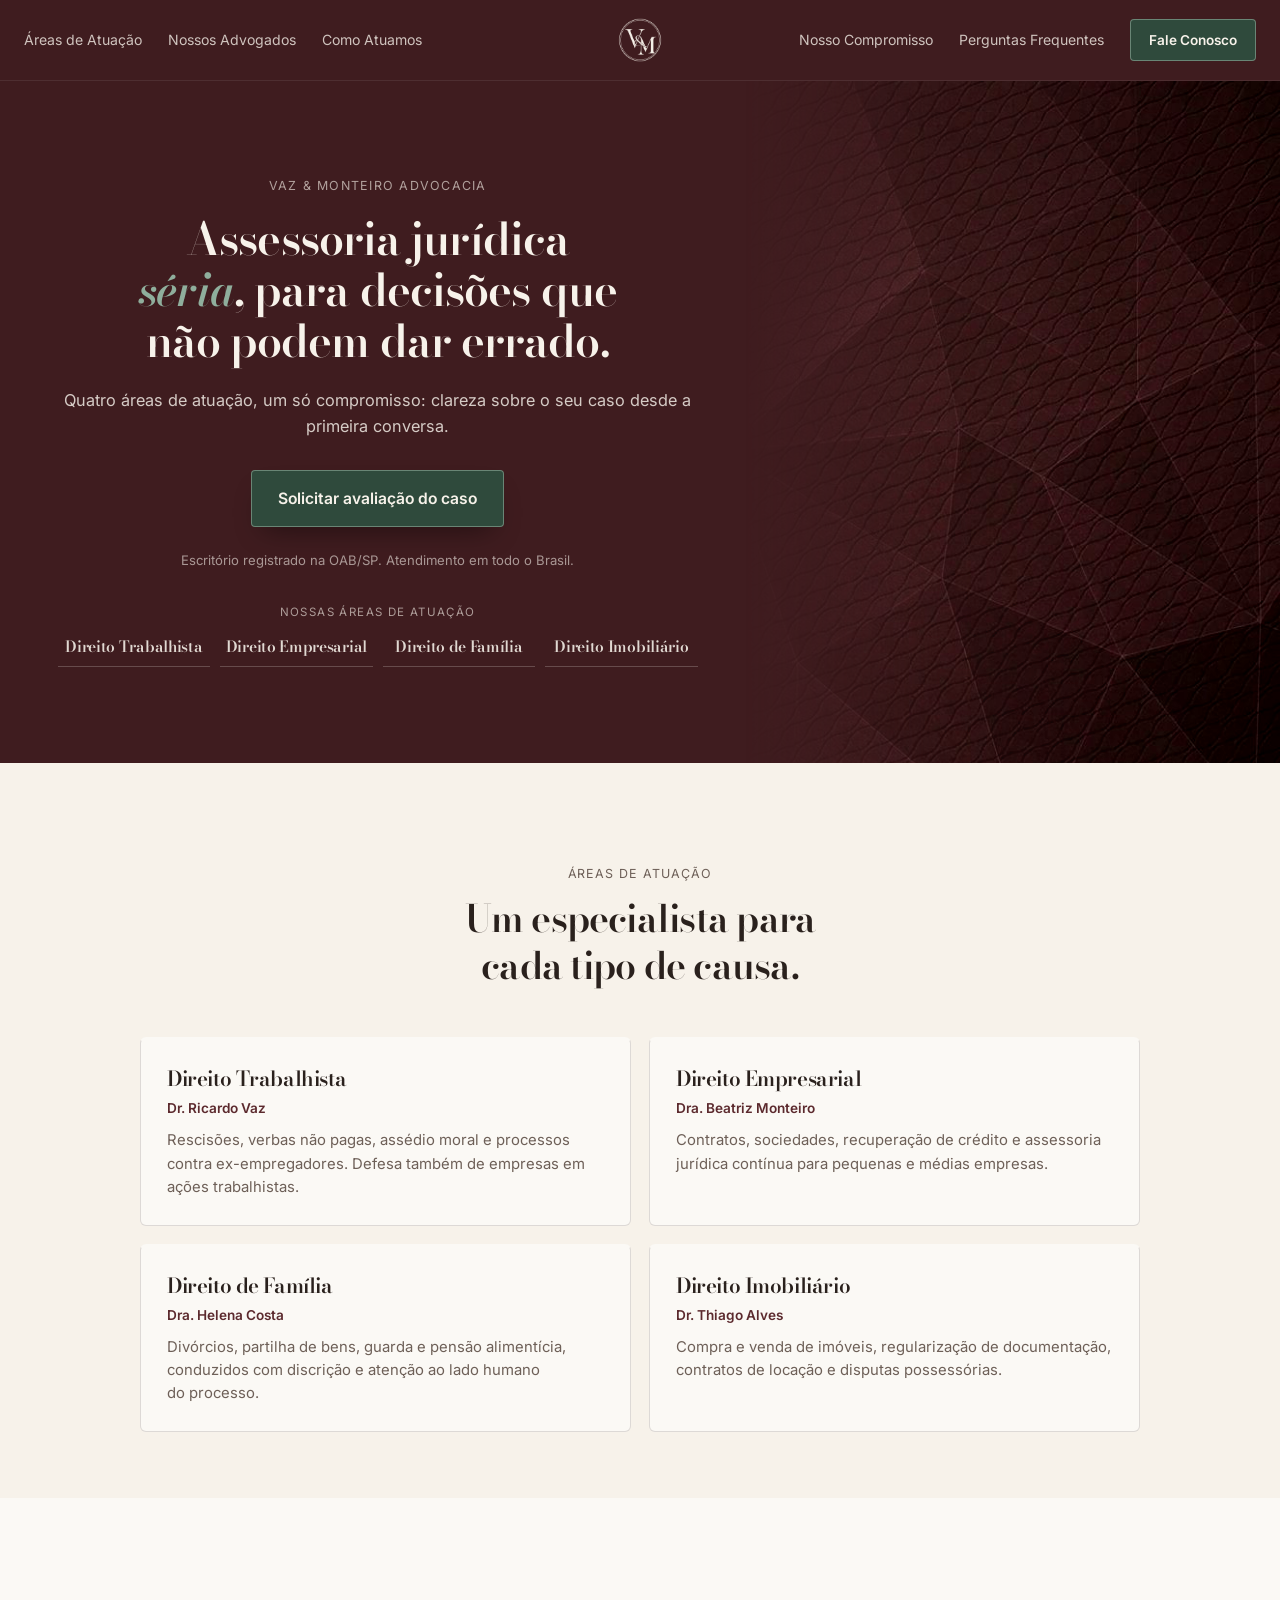
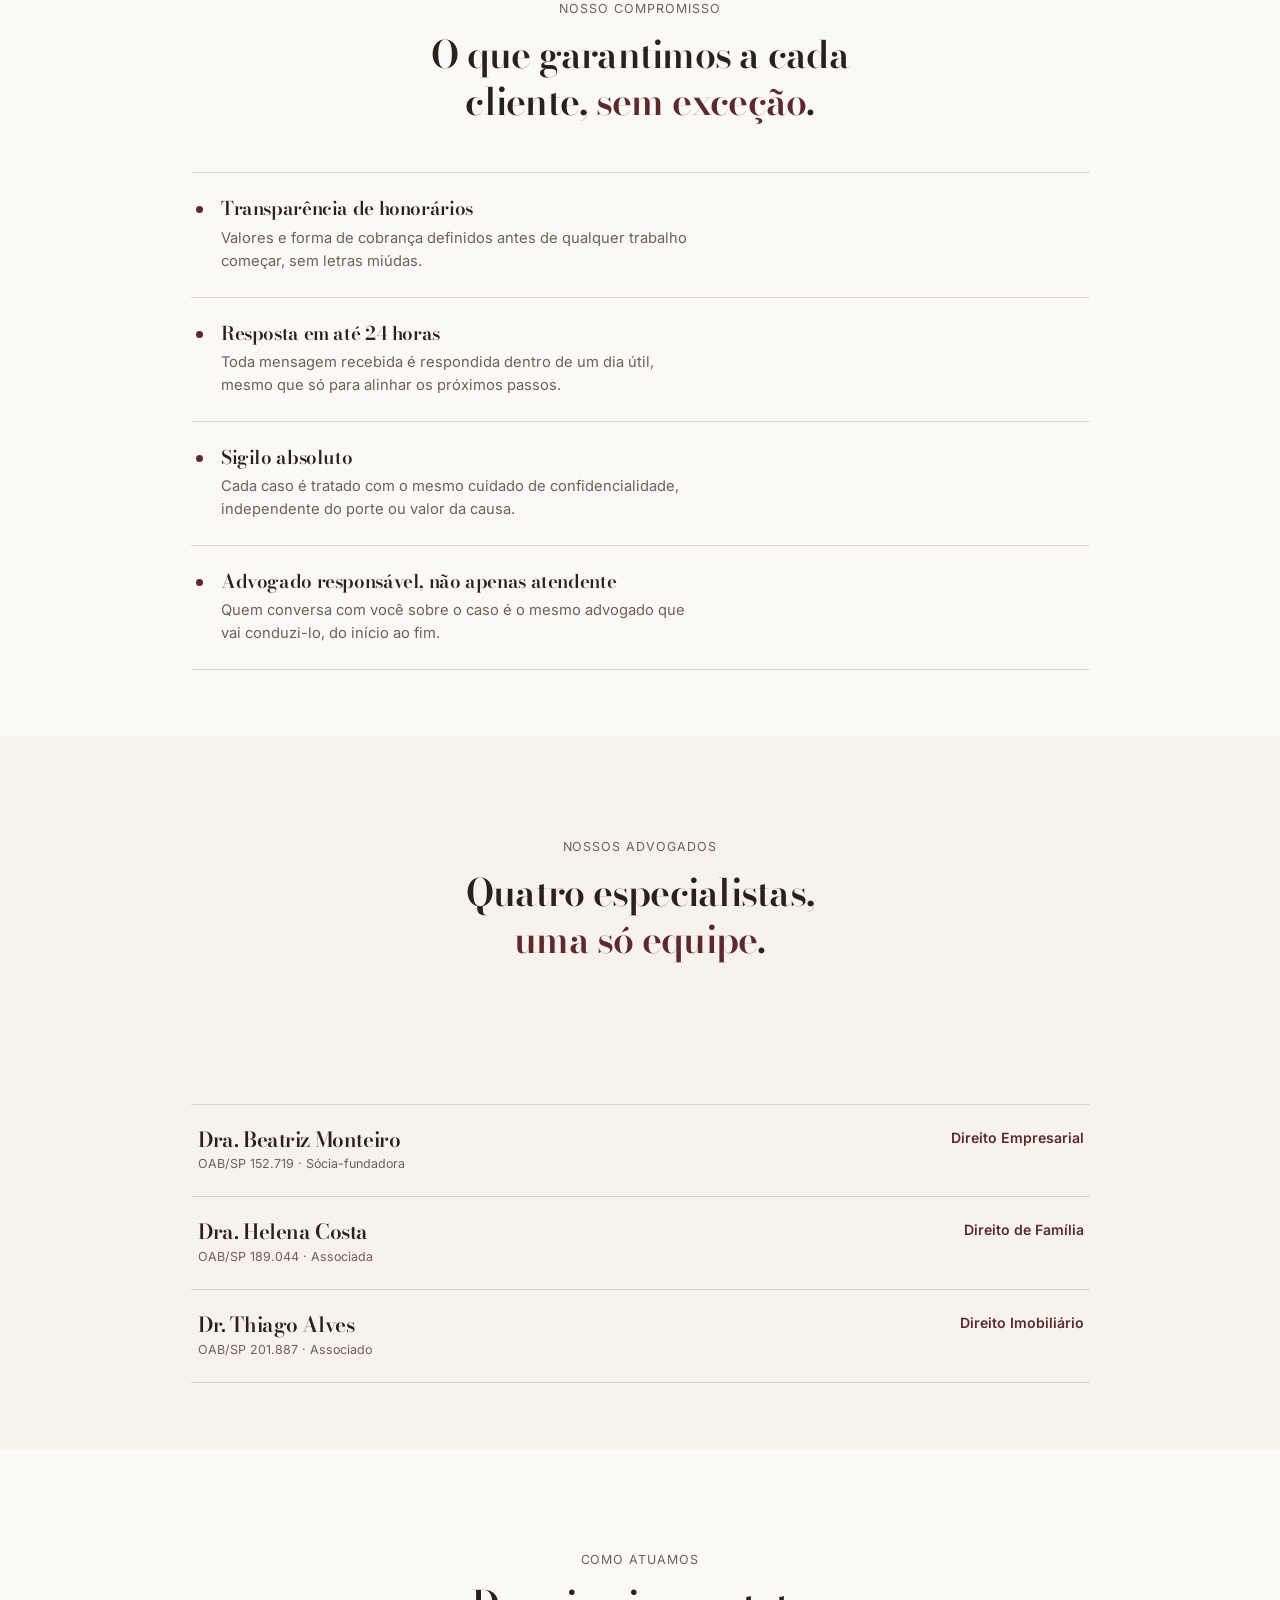
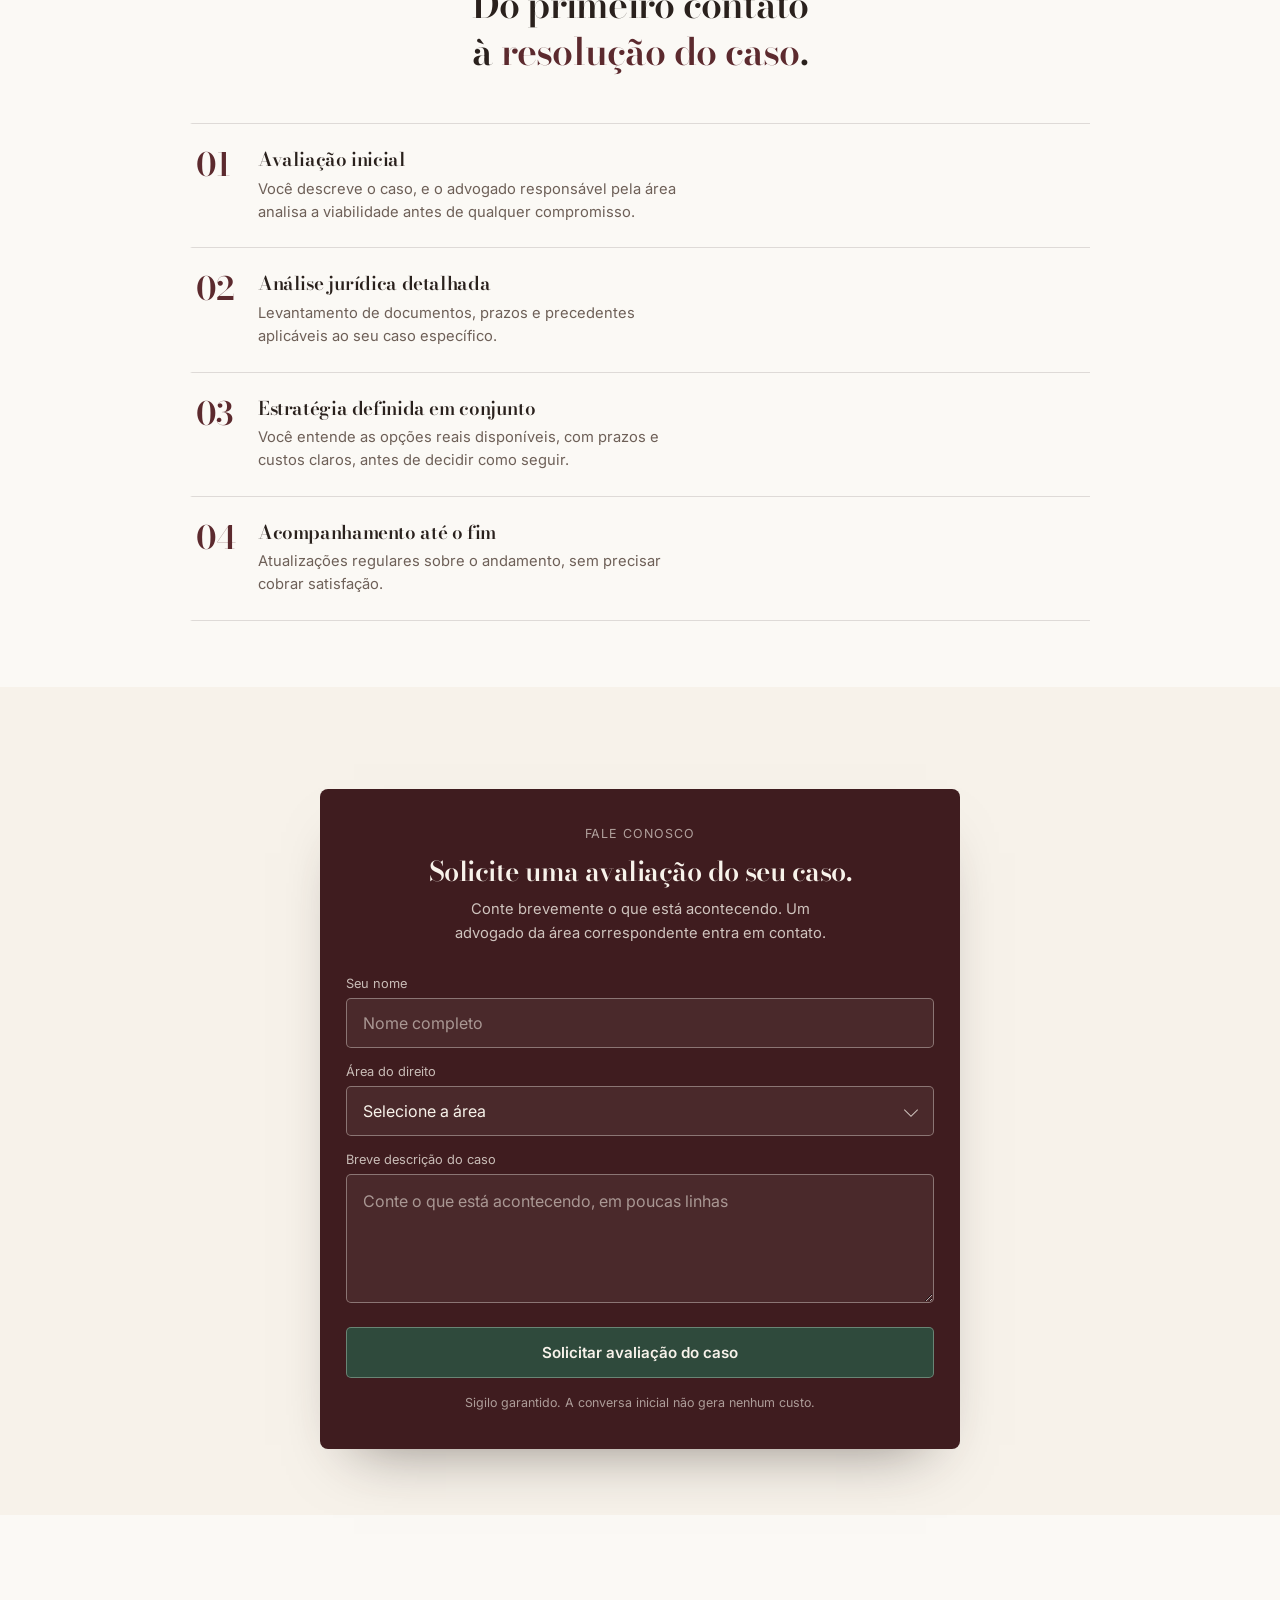
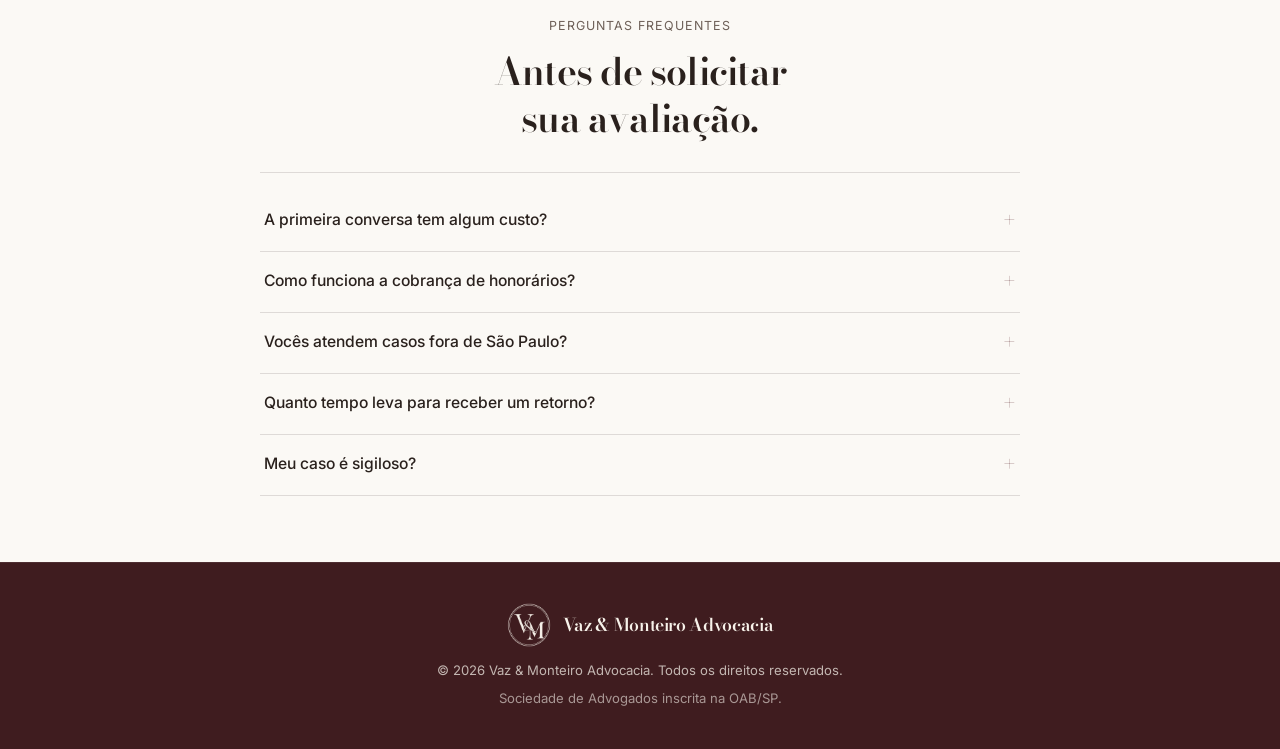
==== commit b783117f: "Troca para Bodoni Moda e comprime o hero para caber na dobra Títulos passam a Bodoni Moda 600 com le" ====
--- a/index.html
+++ b/index.html
@@ -28,7 +28,7 @@
 
 <link rel="preconnect" href="https://fonts.googleapis.com">
 <link rel="preconnect" href="https://fonts.gstatic.com" crossorigin>
-<link href="https://fonts.googleapis.com/css2?family=Cormorant+Garamond:ital,wght@0,400;0,500;0,600;0,700;1,600&family=Inter:wght@400;500;600&display=swap" rel="stylesheet">
+<link href="https://fonts.googleapis.com/css2?family=Bodoni+Moda:ital,wght@0,400;0,500;0,600;0,700;1,600&family=Inter:wght@400;500;600&display=swap" rel="stylesheet">
 <link rel="stylesheet" href="/assets/css/styles.css">
 <script>document.documentElement.className = document.documentElement.className.replace('no-js', 'js');</script>
 </head>
--- a/assets/css/styles.css
+++ b/assets/css/styles.css
@@ -21,7 +21,7 @@
   --white:#FBF9F5;
   --ink:#2A211D;
   --muted:#6E6058;
-  --font-serif:'Cormorant Garamond','Times New Roman',serif;
+  --font-serif:'Bodoni Moda','Times New Roman',serif;
   --font-sans:'Inter',system-ui,-apple-system,'Segoe UI',sans-serif;
   --border:rgba(42,33,29,0.14);
   --hover-tint:rgba(42,33,29,0.035);
@@ -40,7 +40,7 @@
   line-height:1.5;
   -webkit-font-smoothing:antialiased;
 }
-h1,h2,h3,.serif{font-family:var(--font-serif);font-weight:700;text-wrap:balance;}
+h1,h2,h3,.serif{font-family:var(--font-serif);font-weight:600;letter-spacing:-0.02em;text-wrap:balance;}
 p{text-wrap:pretty;}
 a{color:inherit;text-decoration:none;}
 img{display:block;max-width:100%;height:auto;}
@@ -120,7 +120,7 @@
 nav .brand{grid-row:1;grid-column:2;justify-self:center;}
 .brand{
   display:flex;align-items:center;gap:12px;
-  font-family:var(--font-serif);font-weight:700;font-size:1.18rem;
+  font-family:var(--font-serif);font-weight:600;letter-spacing:-0.02em;font-size:1.18rem;
   color:var(--cream);
   transition:opacity .2s ease;
 }
@@ -214,7 +214,7 @@
   position:relative;
   overflow:hidden;
   background:var(--wine-dark);
-  padding:64px 24px 48px;
+  padding:30px 22px 26px;
   color:var(--cream);
   text-align:center;
 }
@@ -226,45 +226,46 @@
 .hero-texture{
   position:absolute;
   left:0;right:0;bottom:0;
-  height:74%;
+  height:85%;
   z-index:0;
   background-image:url('/assets/img/hero-texture.jpg');
   background-size:cover;
   background-position:top center;
   background-repeat:no-repeat;
+  filter:brightness(1.22) contrast(1.16) saturate(1.05);
   -webkit-mask-image:linear-gradient(to bottom,
     transparent 0%,
-    transparent 30%,
-    rgba(0,0,0,0.08) 43%,
-    rgba(0,0,0,0.42) 64%,
-    rgba(0,0,0,0.84) 85%,
+    transparent 45.5%,
+    rgba(0,0,0,0.35) 50%,
+    rgba(0,0,0,0.7) 63%,
+    rgba(0,0,0,0.92) 84%,
     #000 100%);
   mask-image:linear-gradient(to bottom,
     transparent 0%,
-    transparent 30%,
-    rgba(0,0,0,0.08) 43%,
-    rgba(0,0,0,0.42) 64%,
-    rgba(0,0,0,0.84) 85%,
+    transparent 45.5%,
+    rgba(0,0,0,0.35) 50%,
+    rgba(0,0,0,0.7) 63%,
+    rgba(0,0,0,0.92) 84%,
     #000 100%);
   pointer-events:none;
 }
 
 .hero-inner{position:relative;z-index:1;max-width:640px;margin:0 auto;}
 .hero-eyebrow{
-  font-size:0.78rem;letter-spacing:0.1em;text-transform:uppercase;
-  color:rgba(247,242,234,0.62);margin-bottom:18px;
-}
-.hero h1{font-size:2.35rem;line-height:1.2;font-weight:700;letter-spacing:-0.005em;}
+  font-size:0.72rem;letter-spacing:0.1em;text-transform:uppercase;
+  color:rgba(247,242,234,0.62);margin-bottom:10px;
+}
+.hero h1{font-size:1.95rem;line-height:1.12;font-weight:600;}
 .hero .accent{color:var(--green-light);font-style:italic;font-weight:600;}
-.hero p.lede{margin-top:20px;font-size:1.02rem;line-height:1.65;color:rgba(247,242,234,0.82);}
-.hero-ctas{margin-top:32px;display:flex;flex-direction:column;gap:14px;align-items:center;}
+.hero p.lede{margin-top:12px;font-size:0.93rem;line-height:1.5;color:rgba(247,242,234,0.82);}
+.hero-ctas{margin-top:28px;display:flex;flex-direction:column;gap:14px;align-items:center;}
 .hero-ctas > a{width:100%;max-width:340px;}
 .btn-primary{
   display:block;text-align:center;
   background:var(--green);color:var(--cream);
   border:1px solid rgba(143,174,156,0.6);
-  padding:16px 26px;border-radius:4px;
-  font-size:0.98rem;font-weight:600;
+  padding:14px 24px;border-radius:4px;
+  font-size:0.95rem;font-weight:600;
   box-shadow:0 14px 28px -12px rgba(0,0,0,0.45);
   transition:opacity .2s ease, transform .2s ease, box-shadow .2s ease;
 }
@@ -277,22 +278,20 @@
   transition:border-color .2s ease, background .2s ease, transform .2s ease;
 }
 .btn-secondary:hover{border-color:var(--cream);background:rgba(247,242,234,0.08);transform:translateY(-2px);}
-.hero-trust{margin-top:26px;font-size:0.82rem;color:rgba(247,242,234,0.58);}
+.hero-trust{margin-top:14px;font-size:0.75rem;line-height:1.45;color:rgba(247,242,234,0.58);}
 
 .hero-areas{
-  margin-top:36px;
-  padding-top:24px;
-  border-top:1px solid rgba(247,242,234,0.16);
+  margin-top:16px;
 }
 .hero-areas-label{
-  font-size:0.72rem;letter-spacing:0.12em;text-transform:uppercase;
+  font-size:0.66rem;letter-spacing:0.12em;text-transform:uppercase;
   color:rgba(247,242,234,0.6);
-  margin-bottom:16px;
+  margin-bottom:9px;
 }
 .hero-areas-grid{
   display:grid;grid-template-columns:repeat(2,1fr);
   align-items:stretch;
-  gap:12px 18px;
+  gap:7px 14px;
 }
 /* o link ocupa a célula inteira: quando um nome quebra em duas linhas,
    os sublinhados de todos os itens continuam alinhados na mesma base */
@@ -300,9 +299,9 @@
 .hero-areas-grid a{
   display:flex;align-items:flex-start;justify-content:center;
   width:100%;
-  padding-bottom:9px;
+  padding-bottom:6px;
   font-family:var(--font-serif);
-  font-size:1.06rem;font-weight:700;line-height:1.3;
+  font-size:0.97rem;font-weight:600;letter-spacing:-0.02em;line-height:1.3;
   color:rgba(247,242,234,0.88);
   border-bottom:1px solid rgba(247,242,234,0.22);
   transition:color .2s ease, border-bottom-color .2s ease;
@@ -321,7 +320,7 @@
   font-size:0.78rem;letter-spacing:0.08em;text-transform:uppercase;
   color:var(--muted);margin-bottom:12px;
 }
-.section-head h2{font-size:1.9rem;font-weight:700;line-height:1.25;color:var(--ink);}
+.section-head h2{font-size:1.9rem;font-weight:600;line-height:1.25;color:var(--ink);}
 .section-head h2 .accent{color:var(--wine);}
 .on-white{background:var(--white);}
 .on-cream{background:var(--cream);}
@@ -332,10 +331,19 @@
   .section-head h2{font-size:2.35rem;}
   /* o texto recua para a esquerda para abrir espaço ao painel de textura */
   .hero{padding:96px calc(56px + 41%) 96px 56px;}
-  .hero h1{font-size:3.05rem;}
+  .hero-eyebrow{font-size:0.78rem;margin-bottom:18px;}
+  .hero h1{font-size:2.8rem;line-height:1.14;}
+  .hero p.lede{margin-top:20px;font-size:1.02rem;line-height:1.62;}
+  .hero-ctas{margin-top:30px;}
+  .btn-primary{padding:16px 26px;font-size:0.98rem;}
+  .hero-trust{margin-top:24px;font-size:0.82rem;}
+  .hero-areas{margin-top:34px;}
+  .hero-areas-label{font-size:0.72rem;margin-bottom:15px;}
+  .hero-areas-grid a{font-size:0.97rem;padding-bottom:9px;}
   .hero-ctas{flex-direction:row;justify-content:center;gap:16px;}
   .hero-ctas > a{width:auto;}
   .hero-areas-grid{grid-template-columns:repeat(4,1fr);gap:10px;}
+  .hero-areas{margin-top:34px;}
 
   /* painel lateral: nítido na borda direita, apagando antes de chegar ao texto */
   .hero-texture{
@@ -344,16 +352,16 @@
     background-position:top right;
     -webkit-mask-image:linear-gradient(to left,
       #000 0%,
-      rgba(0,0,0,0.88) 18%,
-      rgba(0,0,0,0.5) 42%,
-      rgba(0,0,0,0.12) 60%,
-      transparent 70%);
+      rgba(0,0,0,0.95) 22%,
+      rgba(0,0,0,0.68) 45%,
+      rgba(0,0,0,0.2) 62%,
+      transparent 72%);
     mask-image:linear-gradient(to left,
       #000 0%,
-      rgba(0,0,0,0.88) 18%,
-      rgba(0,0,0,0.5) 42%,
-      rgba(0,0,0,0.12) 60%,
-      transparent 70%);
+      rgba(0,0,0,0.95) 22%,
+      rgba(0,0,0,0.68) 45%,
+      rgba(0,0,0,0.2) 62%,
+      transparent 72%);
   }
 }
 
@@ -374,7 +382,7 @@
 }
 .area-card.is-visible,.area-card:hover{border-top-color:var(--wine);}
 .area-card:hover{transform:translateY(-3px);box-shadow:0 18px 34px -18px rgba(42,33,29,0.28);}
-.area-card h3{font-size:1.3rem;font-weight:700;line-height:1.25;margin-bottom:6px;}
+.area-card h3{font-size:1.3rem;font-weight:600;line-height:1.25;margin-bottom:6px;}
 .area-card .lawyer{font-size:0.85rem;color:var(--wine);font-weight:600;margin-bottom:10px;}
 .area-card p{font-size:0.93rem;color:var(--muted);line-height:1.55;}
 
@@ -402,7 +410,7 @@
 .commit.is-visible{border-left-color:var(--green);}
 .commit:hover{border-left-color:var(--green);padding-left:14px;background:var(--hover-tint);}
 .commit .mark{width:7px;height:7px;border-radius:50%;background:var(--wine);margin-top:9px;flex-shrink:0;}
-.commit h3{font-size:1.18rem;font-weight:700;line-height:1.3;margin-bottom:5px;}
+.commit h3{font-size:1.18rem;font-weight:600;line-height:1.3;margin-bottom:5px;}
 .commit p{font-size:0.92rem;color:var(--muted);line-height:1.55;max-width:52ch;}
 
 /* --------------------------------------------------------------------------
@@ -422,7 +430,7 @@
 }
 .lawyer-row:last-child{border-bottom:1px solid var(--border);}
 .lawyer-row:hover{border-left-color:var(--wine);padding-left:14px;background:var(--hover-tint);}
-.lawyer-name{font-family:var(--font-serif);font-size:1.3rem;font-weight:700;line-height:1.25;}
+.lawyer-name{font-family:var(--font-serif);font-size:1.3rem;font-weight:600;letter-spacing:-0.02em;line-height:1.25;}
 .lawyer-oab{font-size:0.78rem;color:var(--muted);margin-top:3px;}
 .lawyer-spec{font-size:0.88rem;color:var(--wine);font-weight:600;}
 
@@ -451,10 +459,10 @@
 .step:hover{border-left-color:var(--wine);padding-left:14px;background:var(--hover-tint);}
 .step .n{
   font-family:var(--font-serif);
-  font-size:1.8rem;line-height:1.05;color:var(--wine);font-weight:700;
+  font-size:1.8rem;line-height:1.05;color:var(--wine);font-weight:600;letter-spacing:-0.02em;
   flex-shrink:0;width:2ch;
 }
-.step h3{font-size:1.18rem;font-weight:700;line-height:1.3;margin-bottom:5px;}
+.step h3{font-size:1.18rem;font-weight:600;line-height:1.3;margin-bottom:5px;}
 .step p{font-size:0.92rem;color:var(--muted);line-height:1.55;max-width:50ch;}
 
 @container page (min-width:900px){
@@ -476,7 +484,7 @@
   font-size:0.78rem;letter-spacing:0.08em;text-transform:uppercase;
   color:rgba(247,242,234,0.62);margin-bottom:10px;text-align:center;
 }
-.form-box h2{font-size:1.7rem;font-weight:700;line-height:1.28;text-align:center;margin-bottom:10px;}
+.form-box h2{font-size:1.7rem;font-weight:600;line-height:1.28;text-align:center;margin-bottom:10px;}
 .form-intro{
   text-align:center;font-size:0.92rem;line-height:1.6;
   color:rgba(247,242,234,0.78);
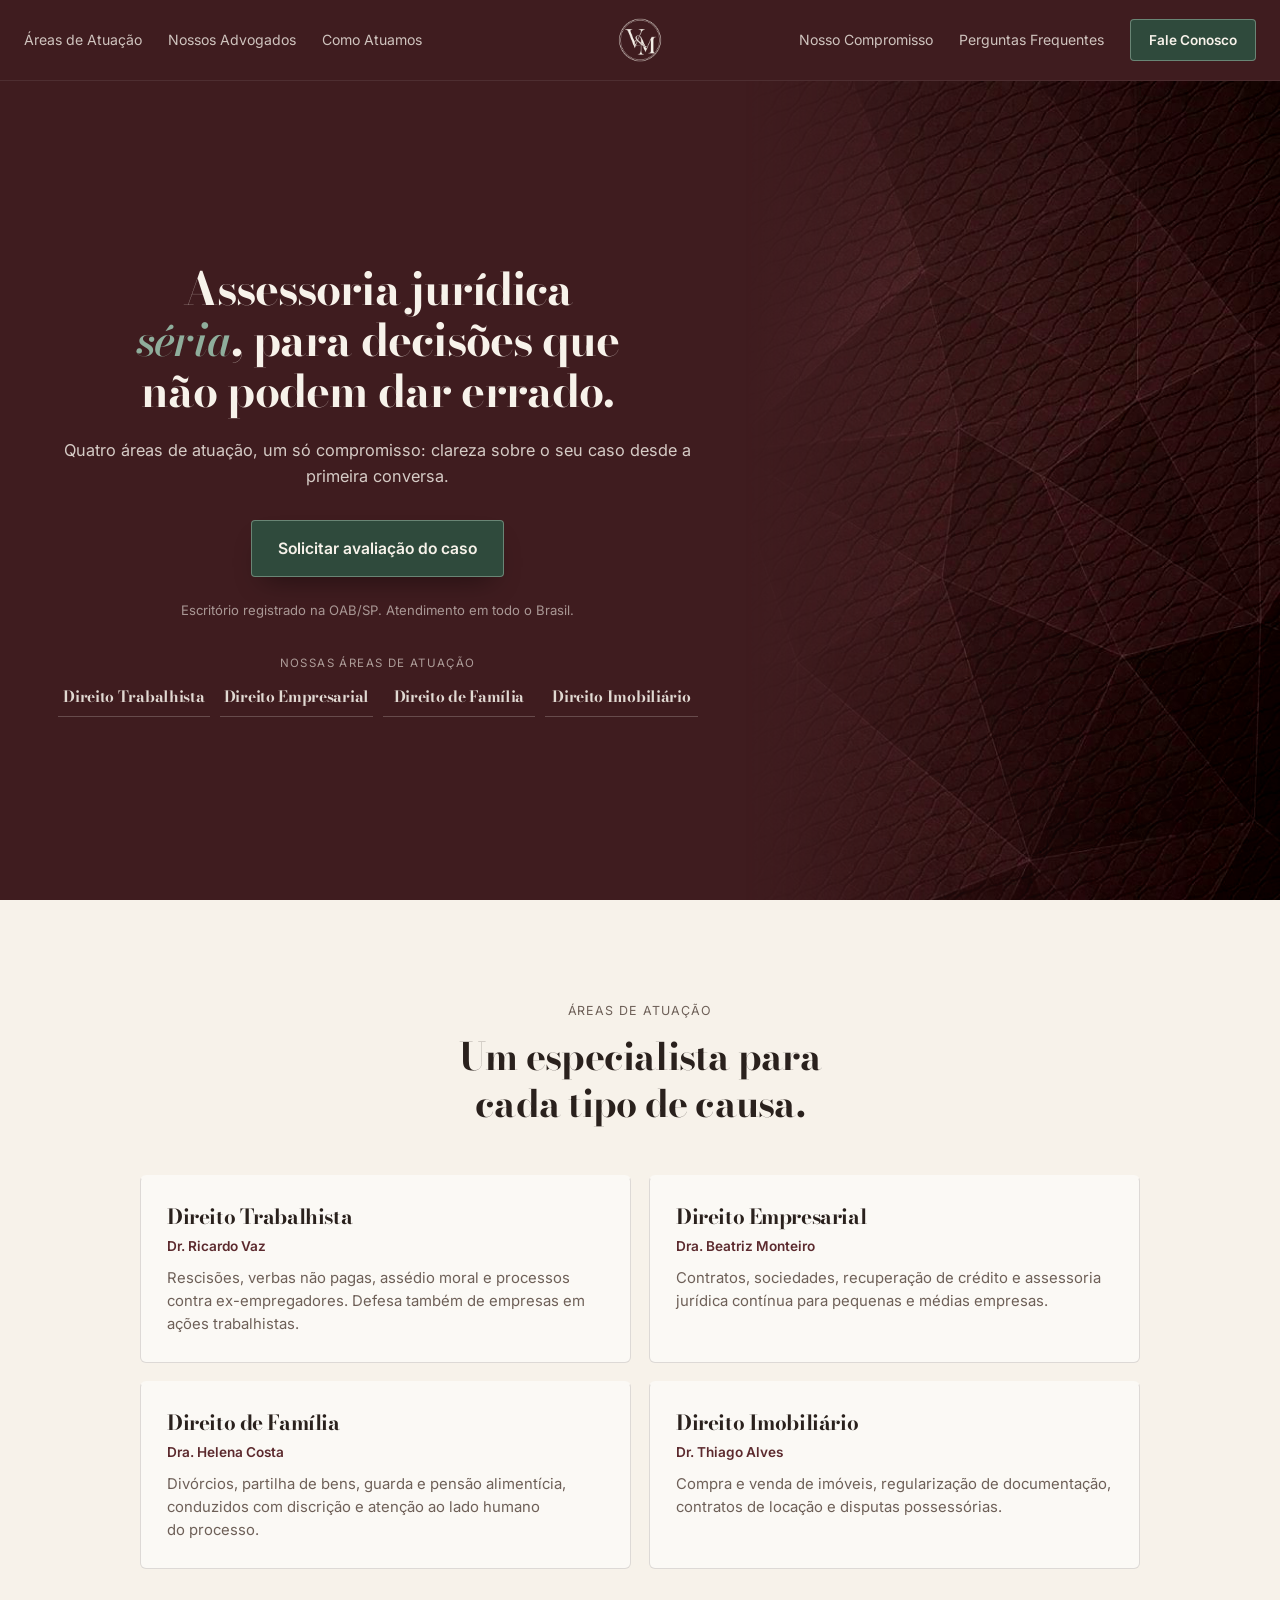
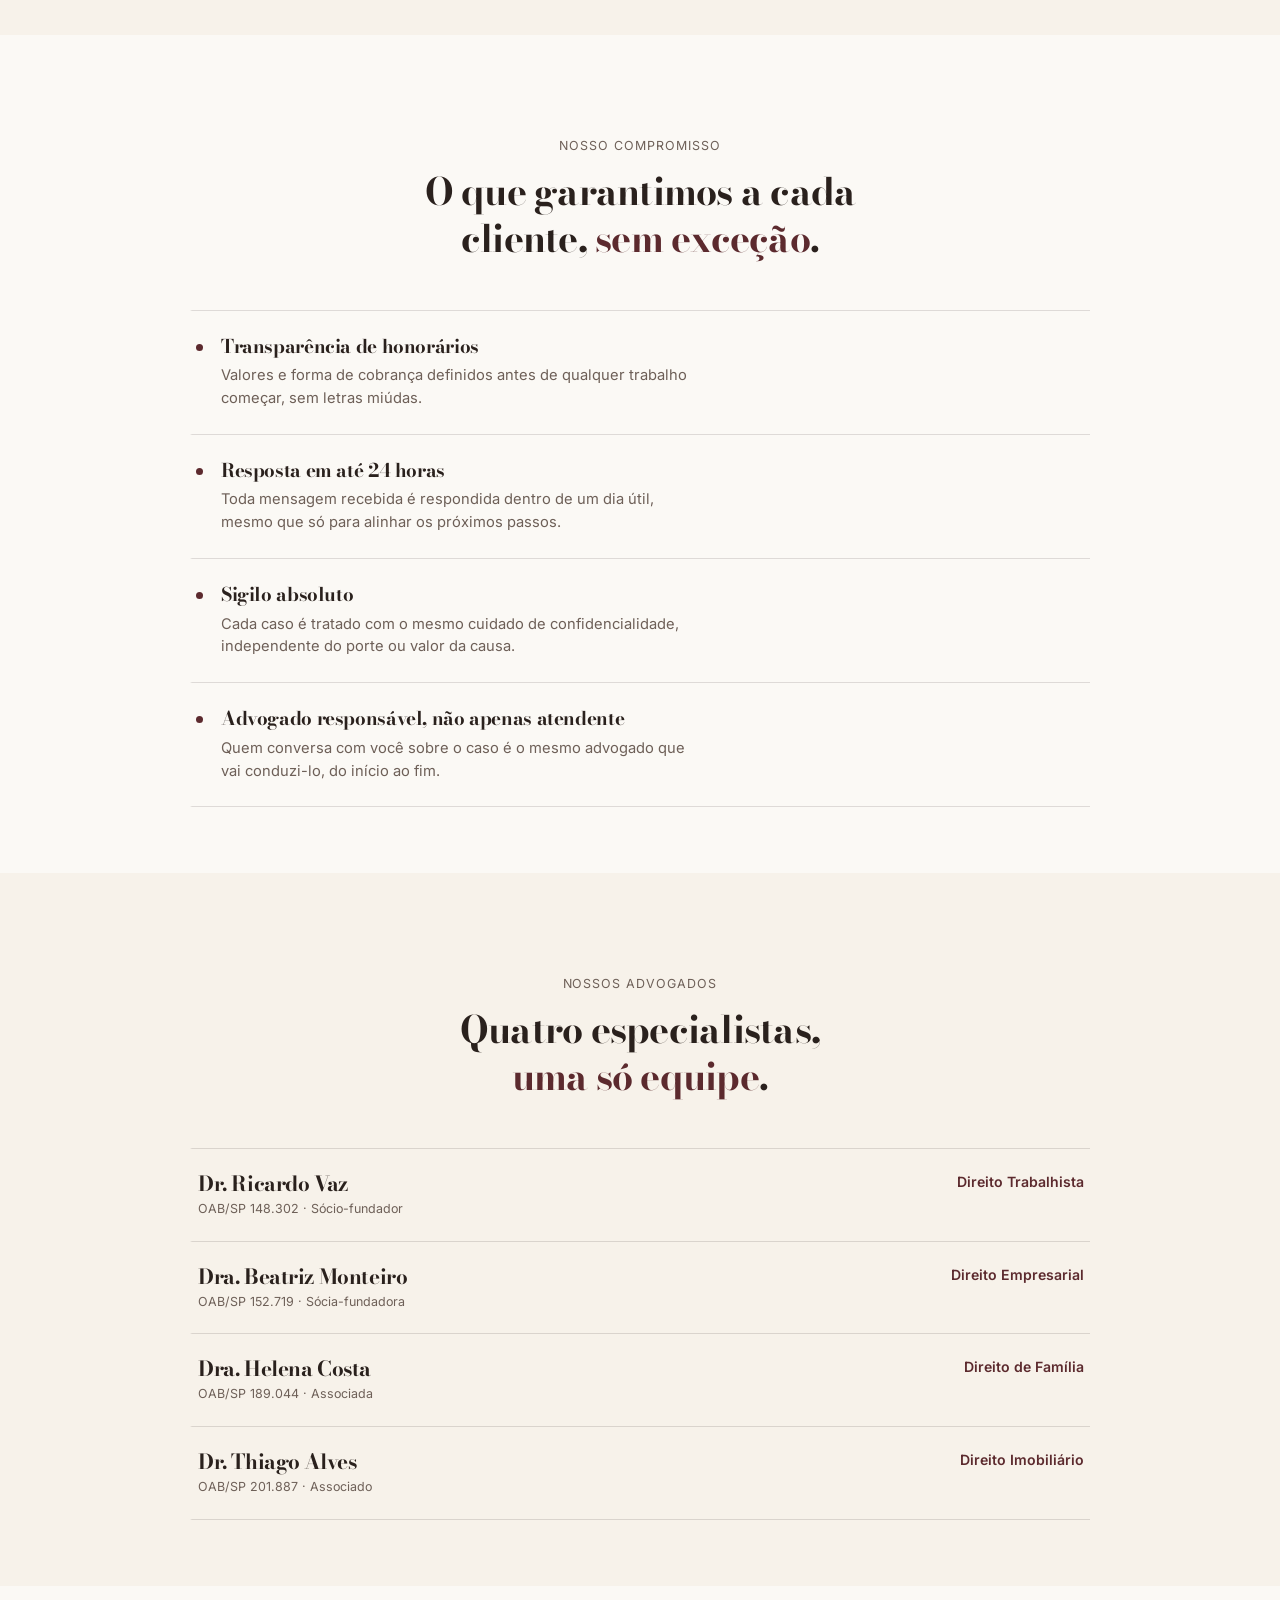
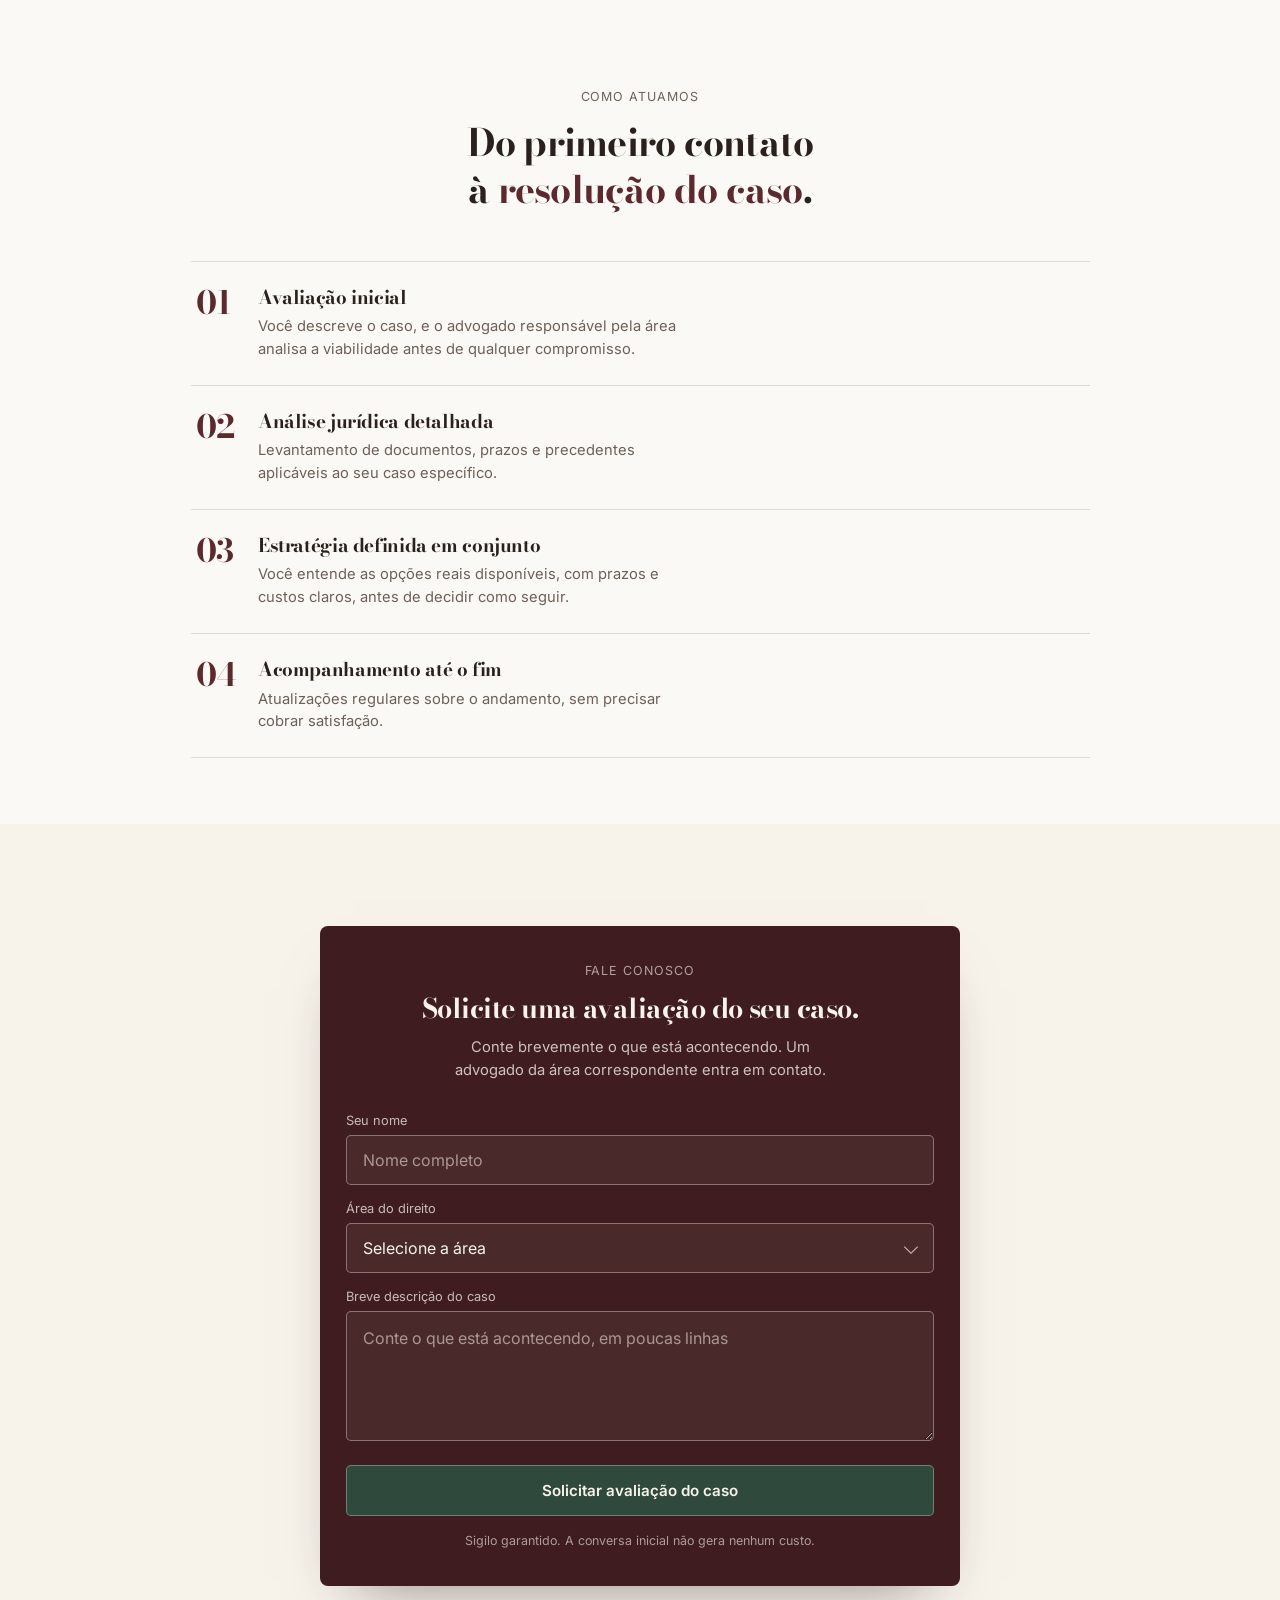
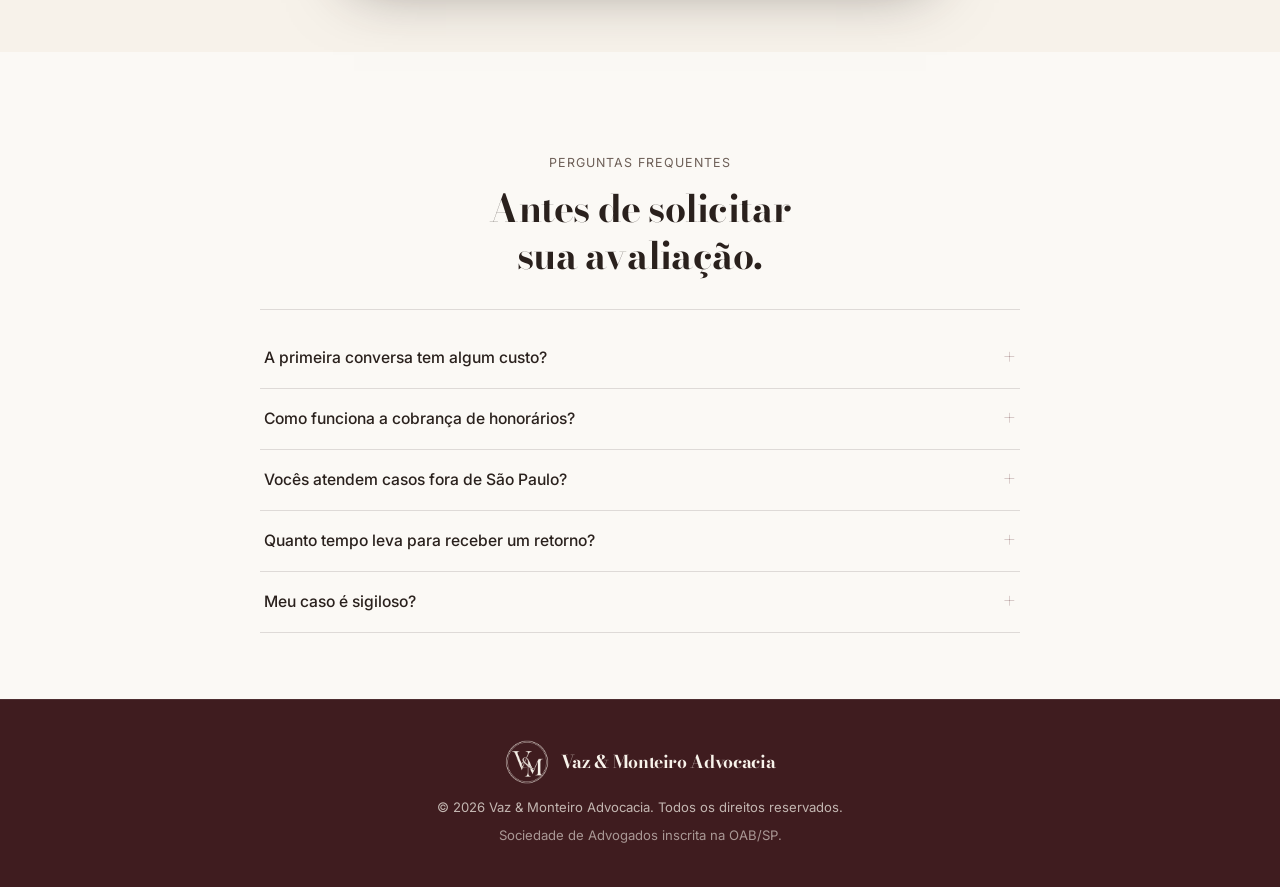
==== commit 6f73b600: "Hero ocupa a tela inteira, sem etiqueta e com títulos em 700 A etiqueta "Vaz & Monteiro Advocacia" q" ====
--- a/index.html
+++ b/index.html
@@ -70,7 +70,6 @@
     <header class="hero" id="inicio">
       <div class="hero-texture" aria-hidden="true"></div>
       <div class="hero-inner">
-        <p class="hero-eyebrow">Vaz &amp; Monteiro Advocacia</p>
         <h1>Assessoria jurídica <span class="accent">séria</span>, para decisões que não podem dar errado.</h1>
         <p class="lede">Quatro áreas de atuação, um só compromisso: clareza sobre o seu caso desde a primeira conversa.</p>
         <div class="hero-ctas">
--- a/assets/css/styles.css
+++ b/assets/css/styles.css
@@ -25,7 +25,7 @@
   --font-sans:'Inter',system-ui,-apple-system,'Segoe UI',sans-serif;
   --border:rgba(42,33,29,0.14);
   --hover-tint:rgba(42,33,29,0.035);
-  --nav-h:84px;
+  --nav-h:81px;   /* 18 + 44 + 18 + 1 de borda, sem texto que possa quebrar */
 }
 
 /* --------------------------------------------------------------------------
@@ -40,7 +40,7 @@
   line-height:1.5;
   -webkit-font-smoothing:antialiased;
 }
-h1,h2,h3,.serif{font-family:var(--font-serif);font-weight:600;letter-spacing:-0.02em;text-wrap:balance;}
+h1,h2,h3,.serif{font-family:var(--font-serif);font-weight:700;letter-spacing:-0.02em;text-wrap:balance;}
 p{text-wrap:pretty;}
 a{color:inherit;text-decoration:none;}
 img{display:block;max-width:100%;height:auto;}
@@ -120,7 +120,7 @@
 nav .brand{grid-row:1;grid-column:2;justify-self:center;}
 .brand{
   display:flex;align-items:center;gap:12px;
-  font-family:var(--font-serif);font-weight:600;letter-spacing:-0.02em;font-size:1.18rem;
+  font-family:var(--font-serif);font-weight:700;letter-spacing:-0.02em;font-size:1.18rem;
   color:var(--cream);
   transition:opacity .2s ease;
 }
@@ -213,8 +213,13 @@
 .hero{
   position:relative;
   overflow:hidden;
+  display:flex;align-items:center;justify-content:center;
+  /* a barra fica no fluxo, então o hero ocupa o resto da tela: a seção
+     seguinte nunca aparece por baixo na carga inicial */
+  min-height:calc(100vh - var(--nav-h));
+  min-height:calc(100dvh - var(--nav-h));
   background:var(--wine-dark);
-  padding:30px 22px 26px;
+  padding:44px 22px;
   color:var(--cream);
   text-align:center;
 }
@@ -235,29 +240,25 @@
   filter:brightness(1.22) contrast(1.16) saturate(1.05);
   -webkit-mask-image:linear-gradient(to bottom,
     transparent 0%,
-    transparent 45.5%,
-    rgba(0,0,0,0.35) 50%,
-    rgba(0,0,0,0.7) 63%,
-    rgba(0,0,0,0.92) 84%,
+    transparent 42.5%,
+    rgba(0,0,0,0.45) 48%,
+    rgba(0,0,0,0.75) 60%,
+    rgba(0,0,0,0.93) 82%,
     #000 100%);
   mask-image:linear-gradient(to bottom,
     transparent 0%,
-    transparent 45.5%,
-    rgba(0,0,0,0.35) 50%,
-    rgba(0,0,0,0.7) 63%,
-    rgba(0,0,0,0.92) 84%,
+    transparent 42.5%,
+    rgba(0,0,0,0.45) 48%,
+    rgba(0,0,0,0.75) 60%,
+    rgba(0,0,0,0.93) 82%,
     #000 100%);
   pointer-events:none;
 }
 
-.hero-inner{position:relative;z-index:1;max-width:640px;margin:0 auto;}
-.hero-eyebrow{
-  font-size:0.72rem;letter-spacing:0.1em;text-transform:uppercase;
-  color:rgba(247,242,234,0.62);margin-bottom:10px;
-}
-.hero h1{font-size:1.95rem;line-height:1.12;font-weight:600;}
+.hero-inner{position:relative;z-index:1;width:100%;max-width:640px;margin:0 auto;}
+.hero h1{font-size:2.15rem;line-height:1.14;font-weight:700;}
 .hero .accent{color:var(--green-light);font-style:italic;font-weight:600;}
-.hero p.lede{margin-top:12px;font-size:0.93rem;line-height:1.5;color:rgba(247,242,234,0.82);}
+.hero p.lede{margin-top:16px;font-size:0.97rem;line-height:1.58;color:rgba(247,242,234,0.82);}
 .hero-ctas{margin-top:28px;display:flex;flex-direction:column;gap:14px;align-items:center;}
 .hero-ctas > a{width:100%;max-width:340px;}
 .btn-primary{
@@ -278,20 +279,20 @@
   transition:border-color .2s ease, background .2s ease, transform .2s ease;
 }
 .btn-secondary:hover{border-color:var(--cream);background:rgba(247,242,234,0.08);transform:translateY(-2px);}
-.hero-trust{margin-top:14px;font-size:0.75rem;line-height:1.45;color:rgba(247,242,234,0.58);}
+.hero-trust{margin-top:18px;font-size:0.78rem;line-height:1.5;color:rgba(247,242,234,0.58);}
 
 .hero-areas{
-  margin-top:16px;
+  margin-top:26px;
 }
 .hero-areas-label{
   font-size:0.66rem;letter-spacing:0.12em;text-transform:uppercase;
   color:rgba(247,242,234,0.6);
-  margin-bottom:9px;
+  margin-bottom:12px;
 }
 .hero-areas-grid{
   display:grid;grid-template-columns:repeat(2,1fr);
   align-items:stretch;
-  gap:7px 14px;
+  gap:10px 16px;
 }
 /* o link ocupa a célula inteira: quando um nome quebra em duas linhas,
    os sublinhados de todos os itens continuam alinhados na mesma base */
@@ -299,9 +300,9 @@
 .hero-areas-grid a{
   display:flex;align-items:flex-start;justify-content:center;
   width:100%;
-  padding-bottom:6px;
+  padding-bottom:8px;
   font-family:var(--font-serif);
-  font-size:0.97rem;font-weight:600;letter-spacing:-0.02em;line-height:1.3;
+  font-size:1.01rem;font-weight:700;letter-spacing:-0.02em;line-height:1.3;
   color:rgba(247,242,234,0.88);
   border-bottom:1px solid rgba(247,242,234,0.22);
   transition:color .2s ease, border-bottom-color .2s ease;
@@ -314,13 +315,13 @@
 /* --------------------------------------------------------------------------
    7. Estrutura comum das seções
    -------------------------------------------------------------------------- */
-section{padding:60px 24px;scroll-margin-top:var(--nav-h);}
+section{padding:60px 24px;scroll-margin-top:calc(var(--nav-h) + 6px);}
 .section-head{max-width:34ch;margin:0 auto 40px;text-align:center;}
 .section-eyebrow{
   font-size:0.78rem;letter-spacing:0.08em;text-transform:uppercase;
   color:var(--muted);margin-bottom:12px;
 }
-.section-head h2{font-size:1.9rem;font-weight:600;line-height:1.25;color:var(--ink);}
+.section-head h2{font-size:1.9rem;font-weight:700;line-height:1.25;color:var(--ink);}
 .section-head h2 .accent{color:var(--wine);}
 .on-white{background:var(--white);}
 .on-cream{background:var(--cream);}
@@ -331,7 +332,6 @@
   .section-head h2{font-size:2.35rem;}
   /* o texto recua para a esquerda para abrir espaço ao painel de textura */
   .hero{padding:96px calc(56px + 41%) 96px 56px;}
-  .hero-eyebrow{font-size:0.78rem;margin-bottom:18px;}
   .hero h1{font-size:2.8rem;line-height:1.14;}
   .hero p.lede{margin-top:20px;font-size:1.02rem;line-height:1.62;}
   .hero-ctas{margin-top:30px;}
@@ -382,7 +382,7 @@
 }
 .area-card.is-visible,.area-card:hover{border-top-color:var(--wine);}
 .area-card:hover{transform:translateY(-3px);box-shadow:0 18px 34px -18px rgba(42,33,29,0.28);}
-.area-card h3{font-size:1.3rem;font-weight:600;line-height:1.25;margin-bottom:6px;}
+.area-card h3{font-size:1.3rem;font-weight:700;line-height:1.25;margin-bottom:6px;}
 .area-card .lawyer{font-size:0.85rem;color:var(--wine);font-weight:600;margin-bottom:10px;}
 .area-card p{font-size:0.93rem;color:var(--muted);line-height:1.55;}
 
@@ -410,7 +410,7 @@
 .commit.is-visible{border-left-color:var(--green);}
 .commit:hover{border-left-color:var(--green);padding-left:14px;background:var(--hover-tint);}
 .commit .mark{width:7px;height:7px;border-radius:50%;background:var(--wine);margin-top:9px;flex-shrink:0;}
-.commit h3{font-size:1.18rem;font-weight:600;line-height:1.3;margin-bottom:5px;}
+.commit h3{font-size:1.18rem;font-weight:700;line-height:1.3;margin-bottom:5px;}
 .commit p{font-size:0.92rem;color:var(--muted);line-height:1.55;max-width:52ch;}
 
 /* --------------------------------------------------------------------------
@@ -430,7 +430,7 @@
 }
 .lawyer-row:last-child{border-bottom:1px solid var(--border);}
 .lawyer-row:hover{border-left-color:var(--wine);padding-left:14px;background:var(--hover-tint);}
-.lawyer-name{font-family:var(--font-serif);font-size:1.3rem;font-weight:600;letter-spacing:-0.02em;line-height:1.25;}
+.lawyer-name{font-family:var(--font-serif);font-size:1.3rem;font-weight:700;letter-spacing:-0.02em;line-height:1.25;}
 .lawyer-oab{font-size:0.78rem;color:var(--muted);margin-top:3px;}
 .lawyer-spec{font-size:0.88rem;color:var(--wine);font-weight:600;}
 
@@ -459,10 +459,10 @@
 .step:hover{border-left-color:var(--wine);padding-left:14px;background:var(--hover-tint);}
 .step .n{
   font-family:var(--font-serif);
-  font-size:1.8rem;line-height:1.05;color:var(--wine);font-weight:600;letter-spacing:-0.02em;
+  font-size:1.8rem;line-height:1.05;color:var(--wine);font-weight:700;letter-spacing:-0.02em;
   flex-shrink:0;width:2ch;
 }
-.step h3{font-size:1.18rem;font-weight:600;line-height:1.3;margin-bottom:5px;}
+.step h3{font-size:1.18rem;font-weight:700;line-height:1.3;margin-bottom:5px;}
 .step p{font-size:0.92rem;color:var(--muted);line-height:1.55;max-width:50ch;}
 
 @container page (min-width:900px){
@@ -484,7 +484,7 @@
   font-size:0.78rem;letter-spacing:0.08em;text-transform:uppercase;
   color:rgba(247,242,234,0.62);margin-bottom:10px;text-align:center;
 }
-.form-box h2{font-size:1.7rem;font-weight:600;line-height:1.28;text-align:center;margin-bottom:10px;}
+.form-box h2{font-size:1.7rem;font-weight:700;line-height:1.28;text-align:center;margin-bottom:10px;}
 .form-intro{
   text-align:center;font-size:0.92rem;line-height:1.6;
   color:rgba(247,242,234,0.78);
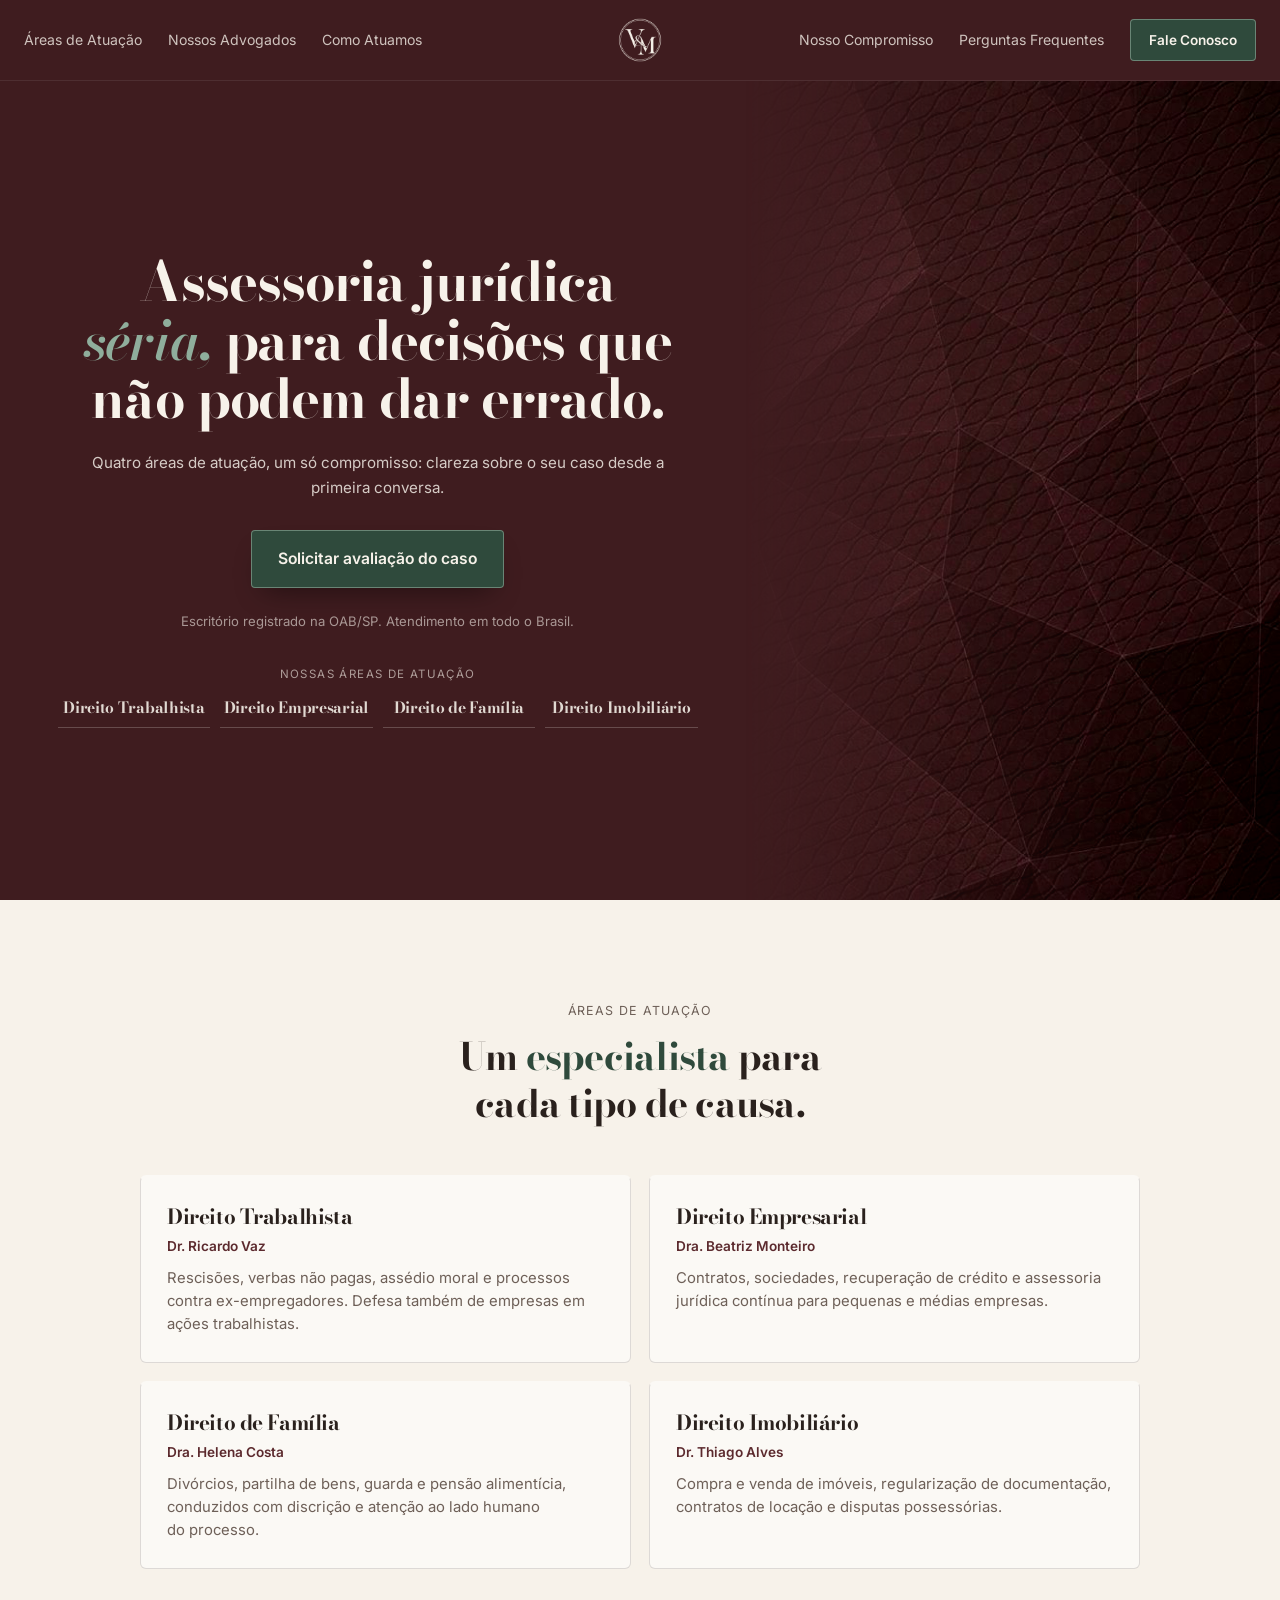
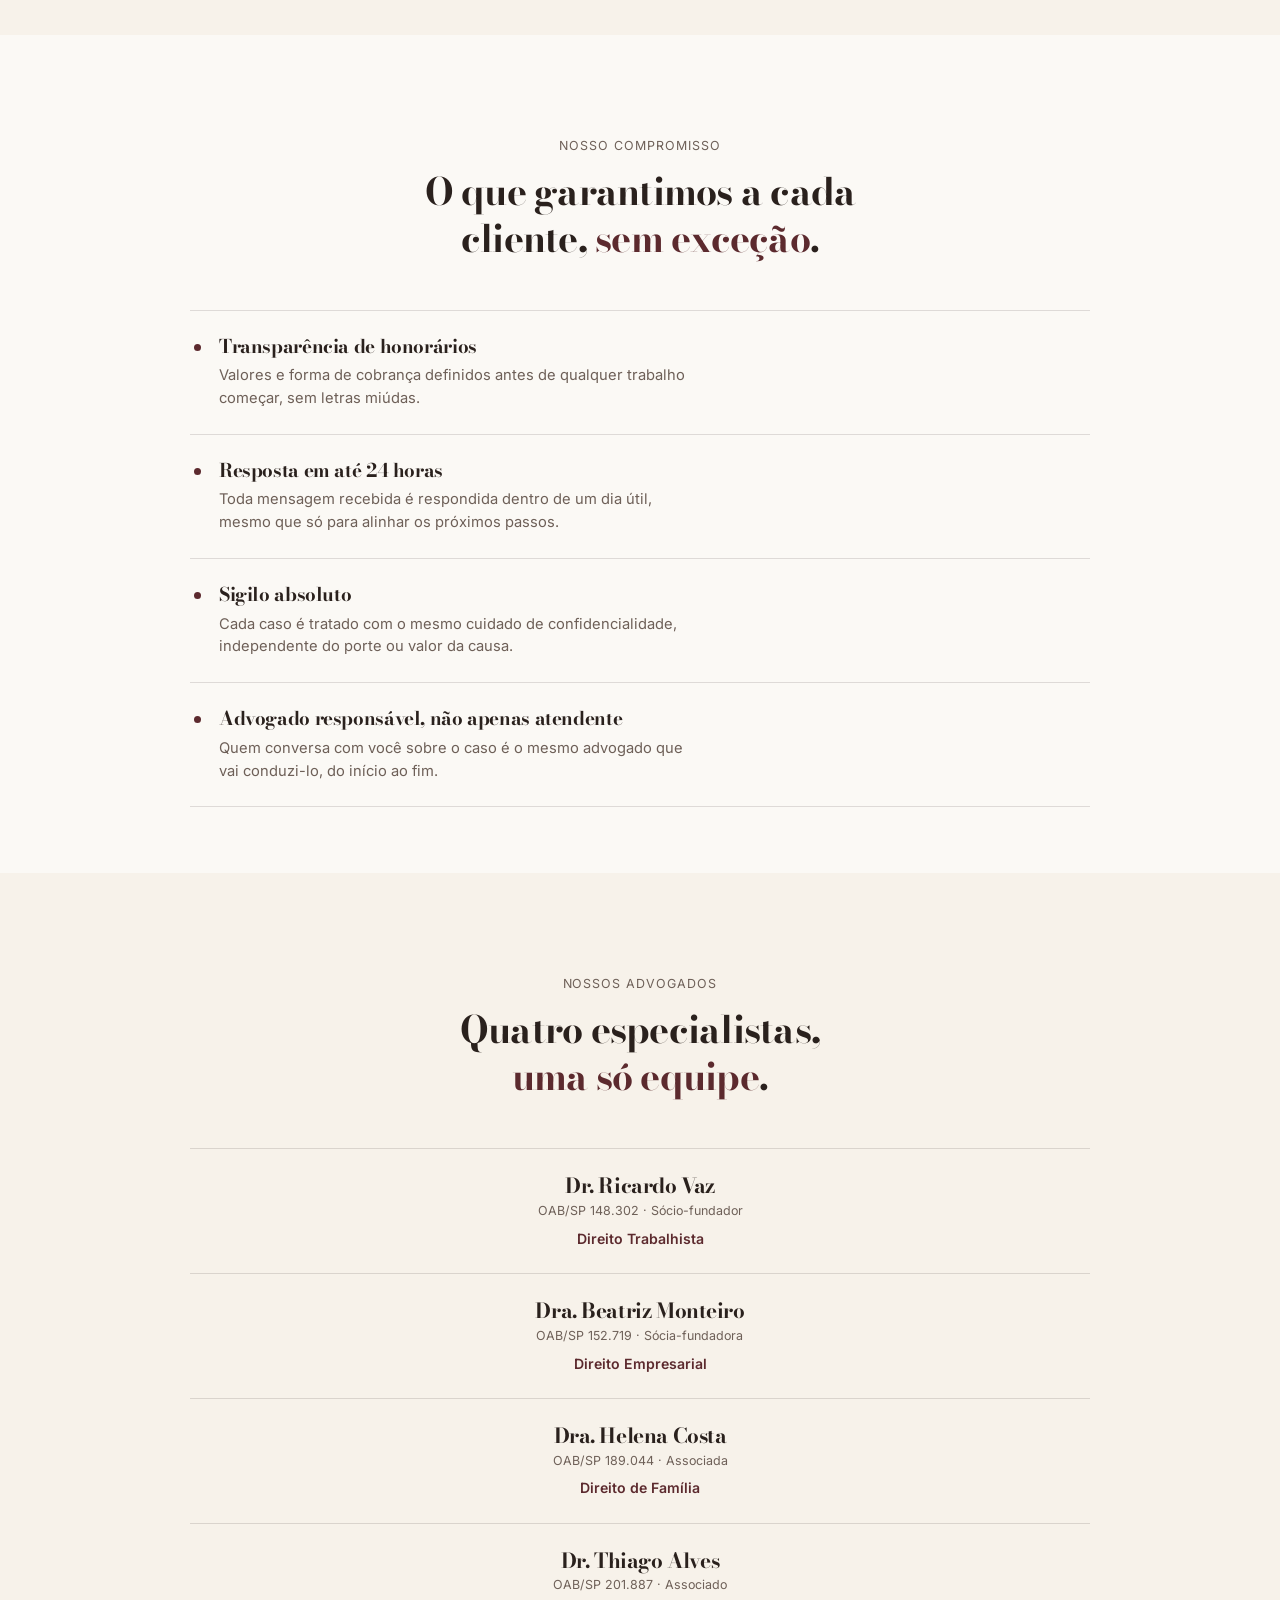
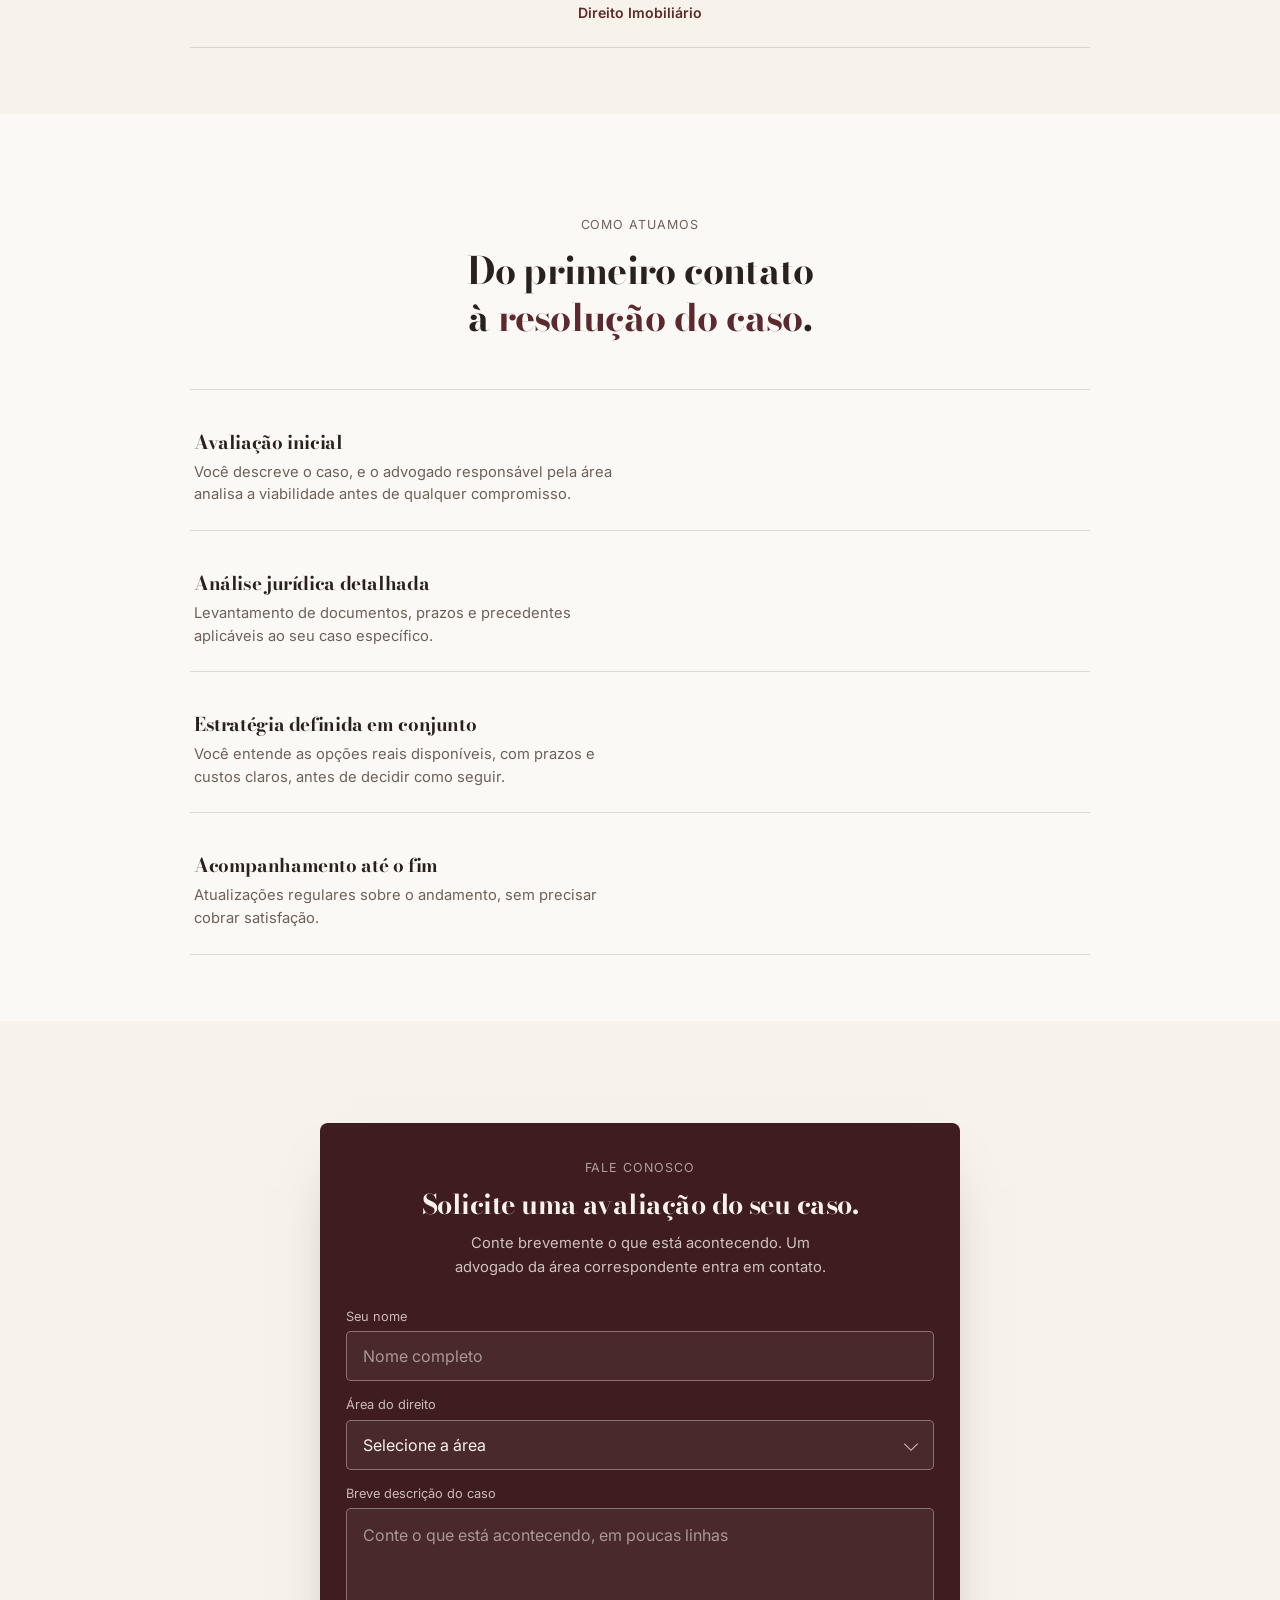
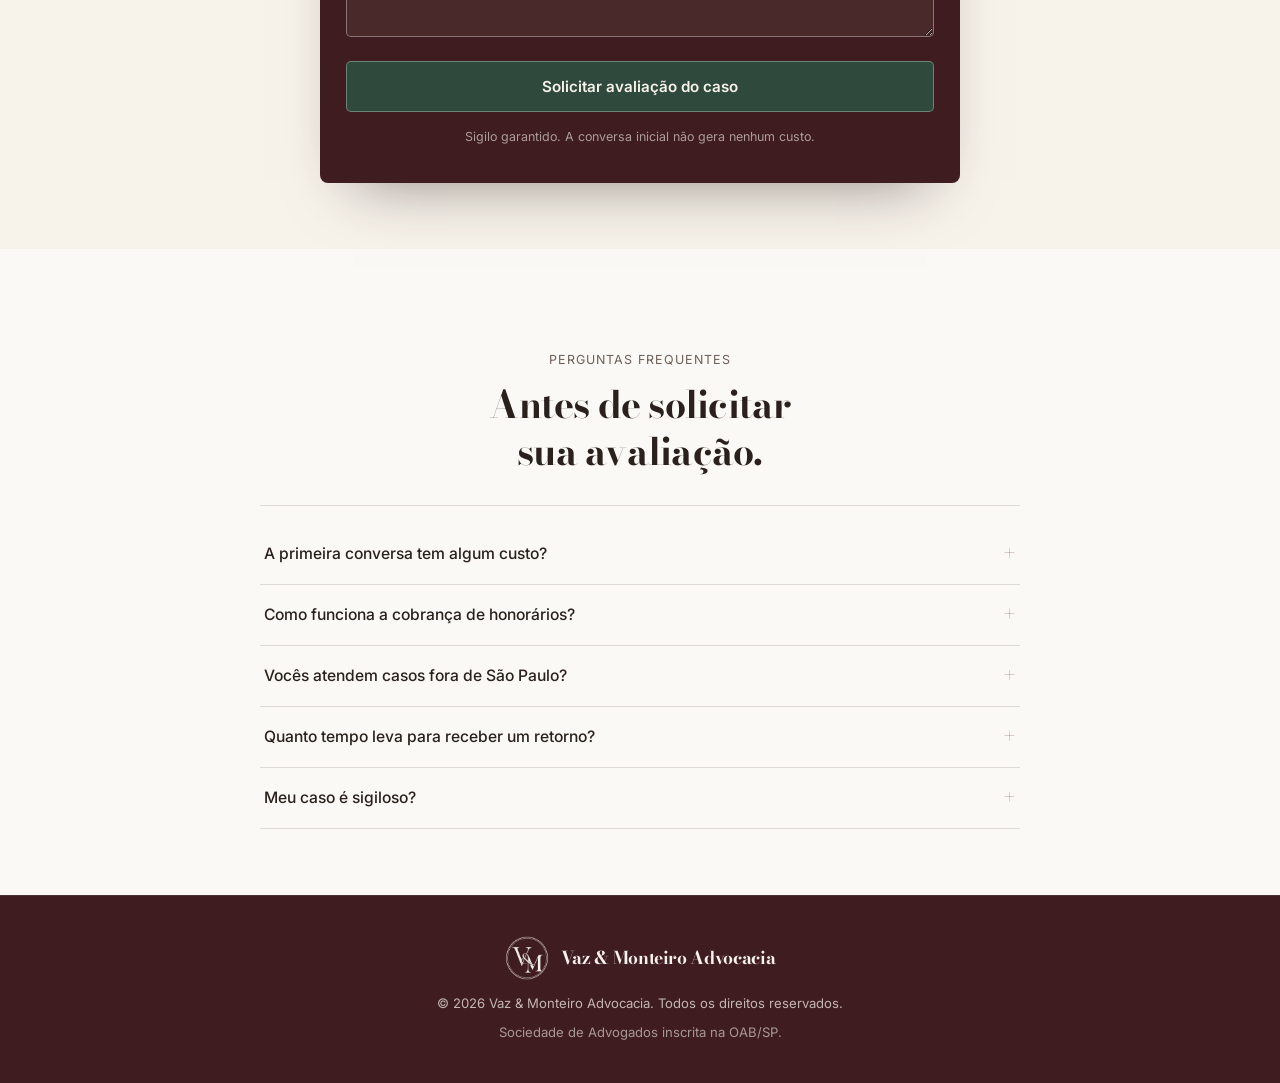
==== commit 4bfbdd87: "Ajustes no hero, nas etapas, no compromisso e nos advogados A vírgula depois de "séria" entra no spa" ====
--- a/index.html
+++ b/index.html
@@ -70,7 +70,7 @@
     <header class="hero" id="inicio">
       <div class="hero-texture" aria-hidden="true"></div>
       <div class="hero-inner">
-        <h1>Assessoria jurídica <span class="accent">séria</span>, para decisões que não podem dar errado.</h1>
+        <h1>Assessoria jurídica <span class="accent">séria,</span> para decisões que não podem dar errado.</h1>
         <p class="lede">Quatro áreas de atuação, um só compromisso: clareza sobre o seu caso desde a primeira conversa.</p>
         <div class="hero-ctas">
           <a href="#contato" class="btn-primary">Solicitar avaliação do caso</a>
@@ -92,7 +92,7 @@
     <section id="areas" class="on-cream" aria-labelledby="areas-titulo">
       <div class="section-head sr">
         <p class="section-eyebrow">Áreas de Atuação</p>
-        <h2 id="areas-titulo">Um especialista para cada tipo de causa.</h2>
+        <h2 id="areas-titulo">Um <span class="accent-green">especialista</span> para cada tipo de causa.</h2>
       </div>
       <div class="areas-grid">
         <article class="area-card sr">
@@ -199,28 +199,24 @@
       </div>
       <ol class="steps">
         <li class="step sr">
-          <span class="n" aria-hidden="true">01</span>
           <div>
             <h3>Avaliação inicial</h3>
             <p>Você descreve o caso, e o advogado responsável pela área analisa a viabilidade antes de qualquer compromisso.</p>
           </div>
         </li>
         <li class="step sr">
-          <span class="n" aria-hidden="true">02</span>
           <div>
             <h3>Análise jurídica detalhada</h3>
             <p>Levantamento de documentos, prazos e precedentes aplicáveis ao seu caso específico.</p>
           </div>
         </li>
         <li class="step sr">
-          <span class="n" aria-hidden="true">03</span>
           <div>
             <h3>Estratégia definida em conjunto</h3>
             <p>Você entende as opções reais disponíveis, com prazos e custos claros, antes de decidir como seguir.</p>
           </div>
         </li>
         <li class="step sr">
-          <span class="n" aria-hidden="true">04</span>
           <div>
             <h3>Acompanhamento até o fim</h3>
             <p>Atualizações regulares sobre o andamento, sem precisar cobrar satisfação.</p>
--- a/assets/css/styles.css
+++ b/assets/css/styles.css
@@ -240,15 +240,15 @@
   filter:brightness(1.22) contrast(1.16) saturate(1.05);
   -webkit-mask-image:linear-gradient(to bottom,
     transparent 0%,
-    transparent 42.5%,
-    rgba(0,0,0,0.45) 48%,
+    transparent 47%,
+    rgba(0,0,0,0.45) 52%,
     rgba(0,0,0,0.75) 60%,
     rgba(0,0,0,0.93) 82%,
     #000 100%);
   mask-image:linear-gradient(to bottom,
     transparent 0%,
-    transparent 42.5%,
-    rgba(0,0,0,0.45) 48%,
+    transparent 47%,
+    rgba(0,0,0,0.45) 52%,
     rgba(0,0,0,0.75) 60%,
     rgba(0,0,0,0.93) 82%,
     #000 100%);
@@ -256,9 +256,9 @@
 }
 
 .hero-inner{position:relative;z-index:1;width:100%;max-width:640px;margin:0 auto;}
-.hero h1{font-size:2.15rem;line-height:1.14;font-weight:700;}
+.hero h1{font-size:2.45rem;line-height:1.1;font-weight:700;}
 .hero .accent{color:var(--green-light);font-style:italic;font-weight:600;}
-.hero p.lede{margin-top:16px;font-size:0.97rem;line-height:1.58;color:rgba(247,242,234,0.82);}
+.hero p.lede{margin-top:16px;font-size:0.88rem;line-height:1.6;color:rgba(247,242,234,0.82);}
 .hero-ctas{margin-top:28px;display:flex;flex-direction:column;gap:14px;align-items:center;}
 .hero-ctas > a{width:100%;max-width:340px;}
 .btn-primary{
@@ -323,6 +323,7 @@
 }
 .section-head h2{font-size:1.9rem;font-weight:700;line-height:1.25;color:var(--ink);}
 .section-head h2 .accent{color:var(--wine);}
+.section-head h2 .accent-green{color:var(--green);}
 .on-white{background:var(--white);}
 .on-cream{background:var(--cream);}
 
@@ -332,8 +333,8 @@
   .section-head h2{font-size:2.35rem;}
   /* o texto recua para a esquerda para abrir espaço ao painel de textura */
   .hero{padding:96px calc(56px + 41%) 96px 56px;}
-  .hero h1{font-size:2.8rem;line-height:1.14;}
-  .hero p.lede{margin-top:20px;font-size:1.02rem;line-height:1.62;}
+  .hero h1{font-size:3.4rem;line-height:1.08;}
+  .hero p.lede{margin-top:22px;font-size:0.95rem;line-height:1.62;}
   .hero-ctas{margin-top:30px;}
   .btn-primary{padding:16px 26px;font-size:0.98rem;}
   .hero-trust{margin-top:24px;font-size:0.82rem;}
@@ -399,16 +400,15 @@
   display:flex;gap:18px;
   padding:24px 4px;
   border-top:1px solid var(--border);
-  border-left:2px solid transparent;
-  transition:border-left-color .22s ease, padding-left .22s ease, background .22s ease;
+  transition:background .22s ease, padding-left .22s ease;
 }
 .js .commit{
   transition:opacity .6s ease, translate .5s ease,
-             border-left-color .22s ease, padding-left .22s ease, background .22s ease;
+             background .22s ease, padding-left .22s ease;
 }
 .commit:last-child{border-bottom:1px solid var(--border);}
-.commit.is-visible{border-left-color:var(--green);}
-.commit:hover{border-left-color:var(--green);padding-left:14px;background:var(--hover-tint);}
+.commit.is-visible{background:rgba(42,33,29,0.022);}
+.commit:hover{background:rgba(42,33,29,0.055);padding-left:14px;}
 .commit .mark{width:7px;height:7px;border-radius:50%;background:var(--wine);margin-top:9px;flex-shrink:0;}
 .commit h3{font-size:1.18rem;font-weight:700;line-height:1.3;margin-bottom:5px;}
 .commit p{font-size:0.92rem;color:var(--muted);line-height:1.55;max-width:52ch;}
@@ -418,56 +418,52 @@
    -------------------------------------------------------------------------- */
 .lawyers-grid{display:flex;flex-direction:column;max-width:900px;margin:0 auto;}
 .lawyer-row{
-  display:flex;flex-direction:column;gap:6px;
-  padding:22px 6px;
+  display:flex;flex-direction:column;align-items:center;gap:7px;
+  text-align:center;
+  padding:24px 6px;
   border-top:1px solid var(--border);
-  border-left:2px solid transparent;
-  transition:border-left-color .22s ease, padding-left .22s ease, background .22s ease;
+  transition:background .22s ease;
 }
 .js .lawyer-row{
-  transition:opacity .6s ease, translate .5s ease,
-             border-left-color .22s ease, padding-left .22s ease, background .22s ease;
+  transition:opacity .6s ease, translate .5s ease, background .22s ease;
 }
 .lawyer-row:last-child{border-bottom:1px solid var(--border);}
-.lawyer-row:hover{border-left-color:var(--wine);padding-left:14px;background:var(--hover-tint);}
+.lawyer-row:hover{background:var(--hover-tint);}
 .lawyer-name{font-family:var(--font-serif);font-size:1.3rem;font-weight:700;letter-spacing:-0.02em;line-height:1.25;}
 .lawyer-oab{font-size:0.78rem;color:var(--muted);margin-top:3px;}
 .lawyer-spec{font-size:0.88rem;color:var(--wine);font-weight:600;}
 
-@container page (min-width:620px){
-  .lawyer-row{flex-direction:row;justify-content:space-between;align-items:flex-start;gap:20px;}
-  .lawyer-spec{text-align:right;max-width:22ch;flex-shrink:0;}
-}
-
 /* --------------------------------------------------------------------------
    11. Como atuamos
    -------------------------------------------------------------------------- */
 .steps{display:flex;flex-direction:column;max-width:900px;margin:0 auto;}
 .step{
-  display:flex;gap:20px;
+  display:block;
   padding:24px 4px;
   border-top:1px solid var(--border);
-  border-left:2px solid transparent;
-  transition:border-left-color .22s ease, padding-left .22s ease, background .22s ease;
+  transition:background .22s ease, padding-left .22s ease;
 }
 .js .step{
   transition:opacity .6s ease, translate .5s ease,
-             border-left-color .22s ease, padding-left .22s ease, background .22s ease;
+             background .22s ease, padding-left .22s ease;
 }
 .step:last-child{border-bottom:1px solid var(--border);}
-.step.is-visible{border-left-color:var(--wine);}
-.step:hover{border-left-color:var(--wine);padding-left:14px;background:var(--hover-tint);}
-.step .n{
-  font-family:var(--font-serif);
-  font-size:1.8rem;line-height:1.05;color:var(--wine);font-weight:700;letter-spacing:-0.02em;
-  flex-shrink:0;width:2ch;
-}
+.step:hover{background:var(--hover-tint);padding-left:14px;}
+
+/* traço no lugar da numeração: cresce de 0 até 36px quando a etapa entra
+   na tela ou recebe o mouse */
+.step::before{
+  content:"";display:block;
+  width:0;height:2px;
+  background:var(--wine);
+  margin-bottom:15px;
+  transition:width .55s ease;
+}
+.step.is-visible::before,.step:hover::before{width:36px;}
+/* sem JS a classe de reveal nunca chega, então o traço já nasce pronto */
+.no-js .step::before{width:36px;}
 .step h3{font-size:1.18rem;font-weight:700;line-height:1.3;margin-bottom:5px;}
 .step p{font-size:0.92rem;color:var(--muted);line-height:1.55;max-width:50ch;}
-
-@container page (min-width:900px){
-  .step .n{font-size:2rem;}
-}
 
 /* --------------------------------------------------------------------------
    12. Formulário qualificador
@@ -594,6 +590,7 @@
 @media (prefers-reduced-motion:reduce){
   html{scroll-behavior:auto;}
   .js .sr,.js .sr.is-visible{opacity:1;translate:none;}
+  .step::before{width:36px;}
   *,*::before,*::after{
     transition-duration:0.01ms !important;
     transition-delay:0s !important;
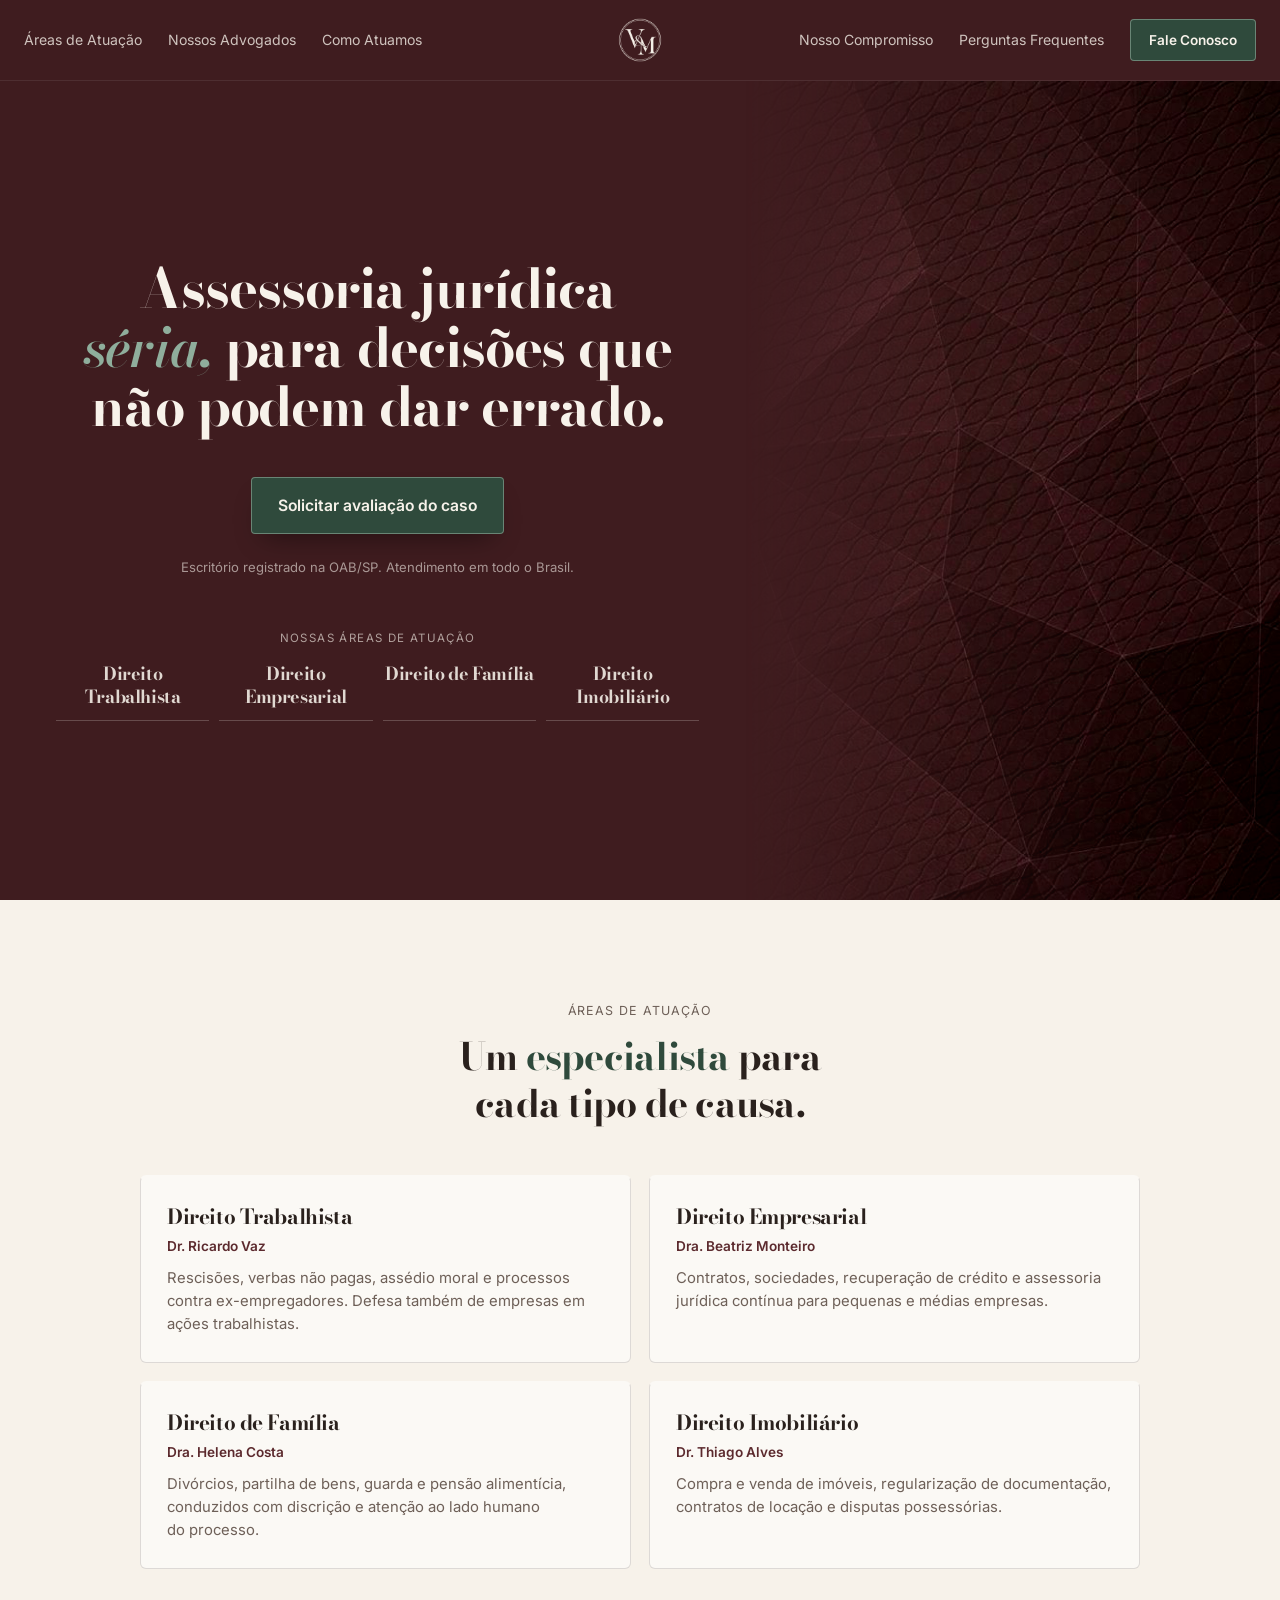
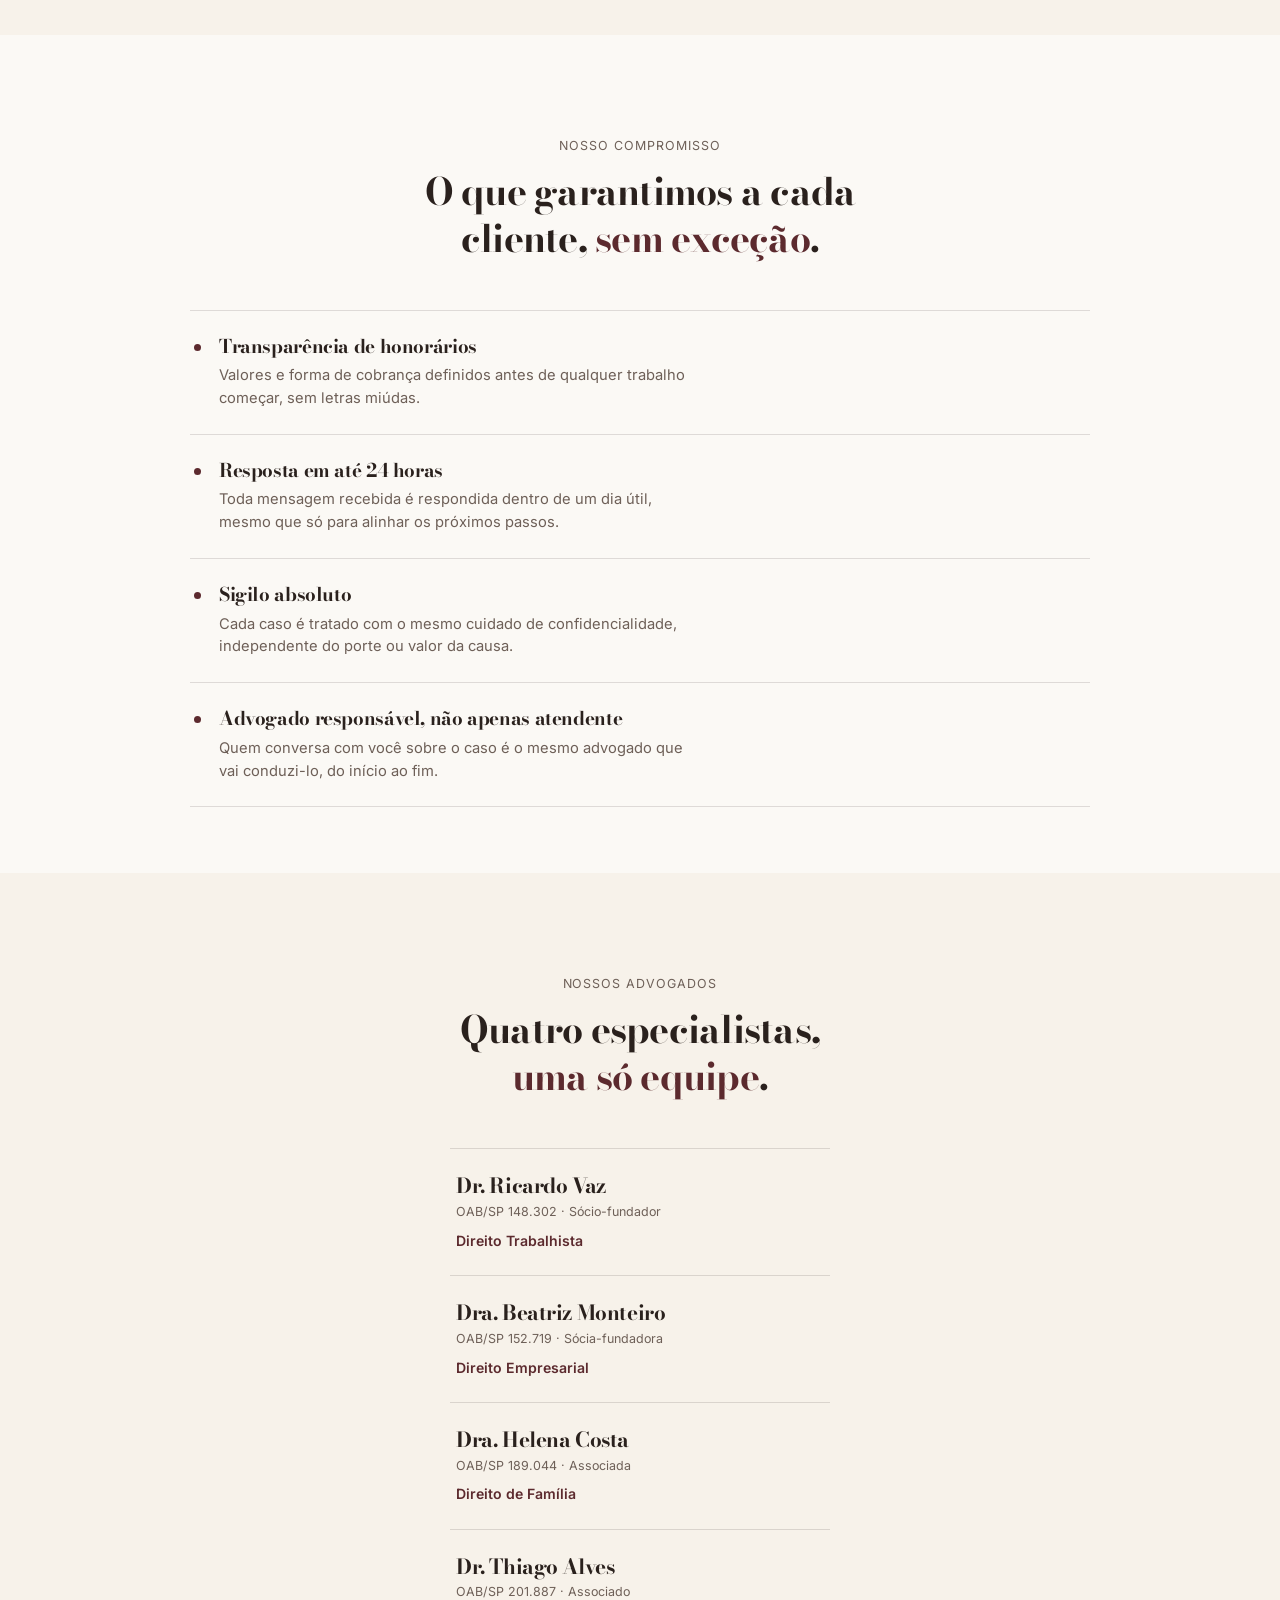
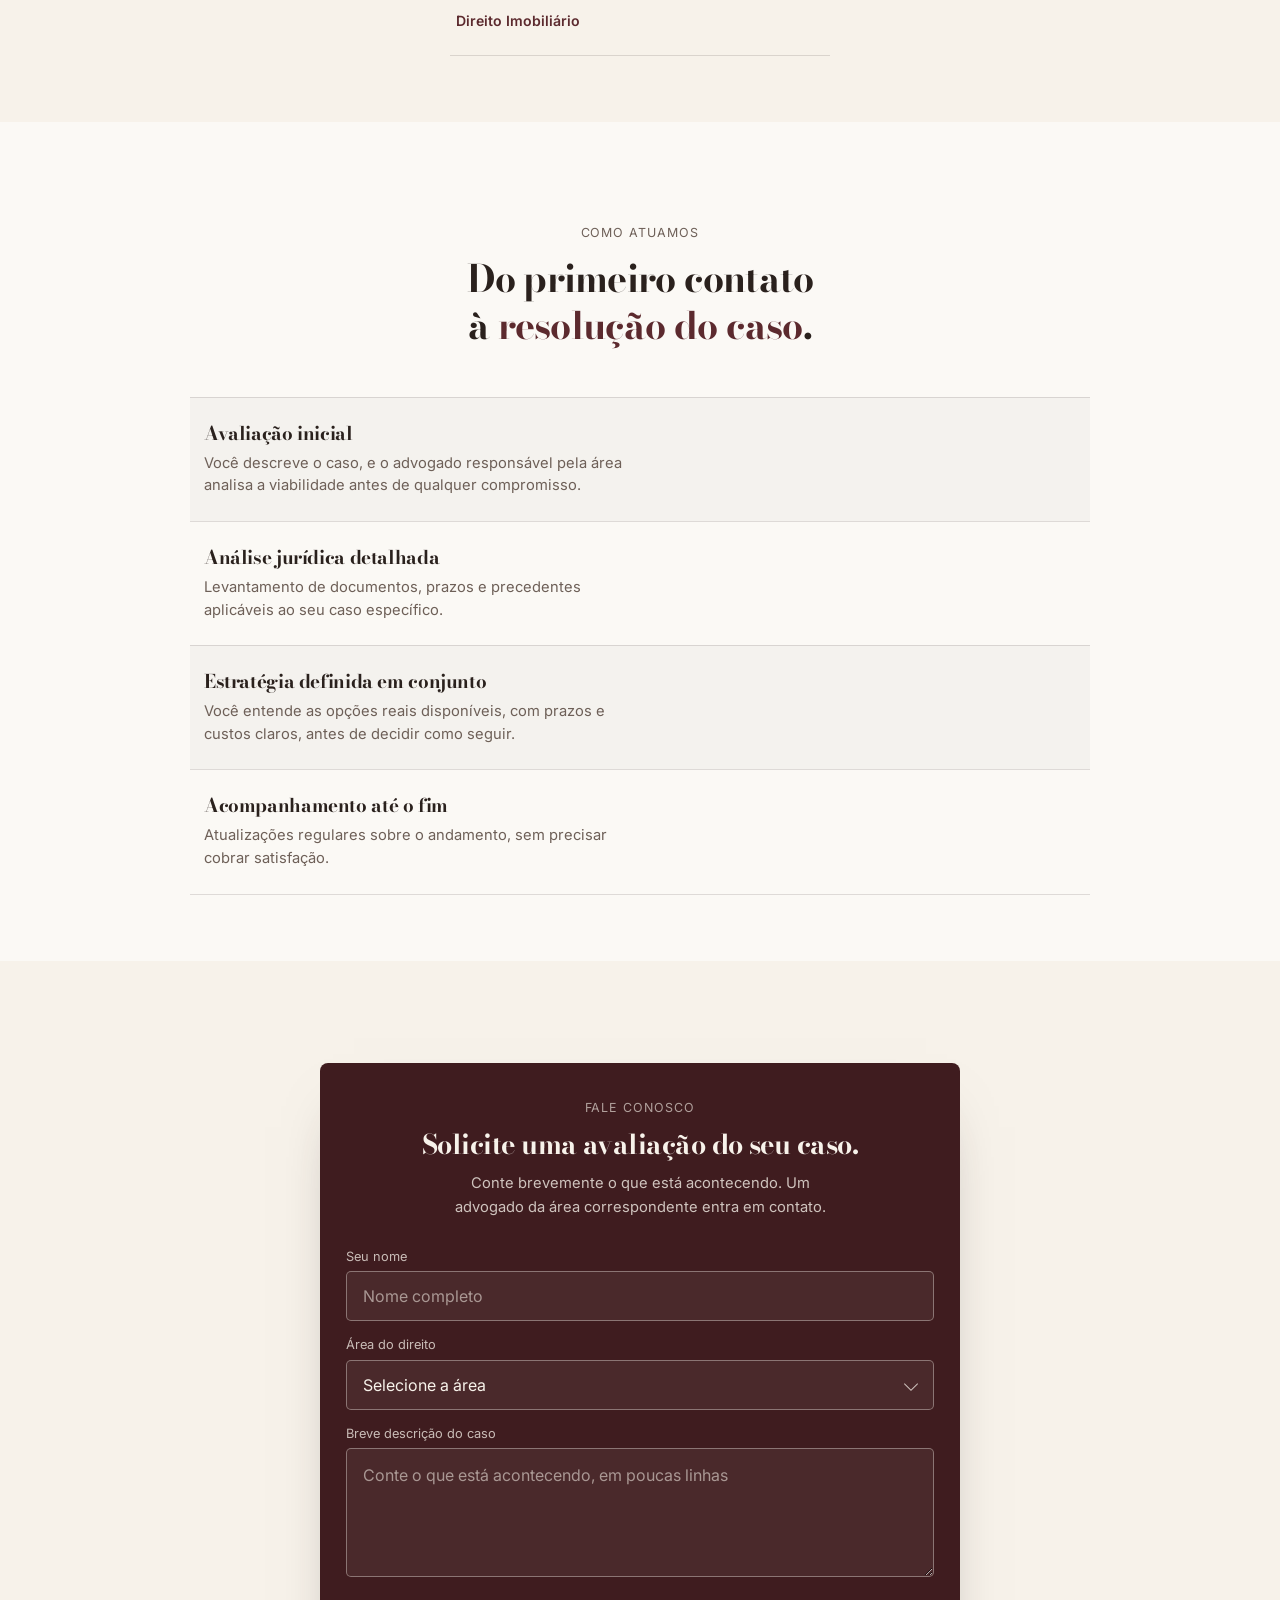
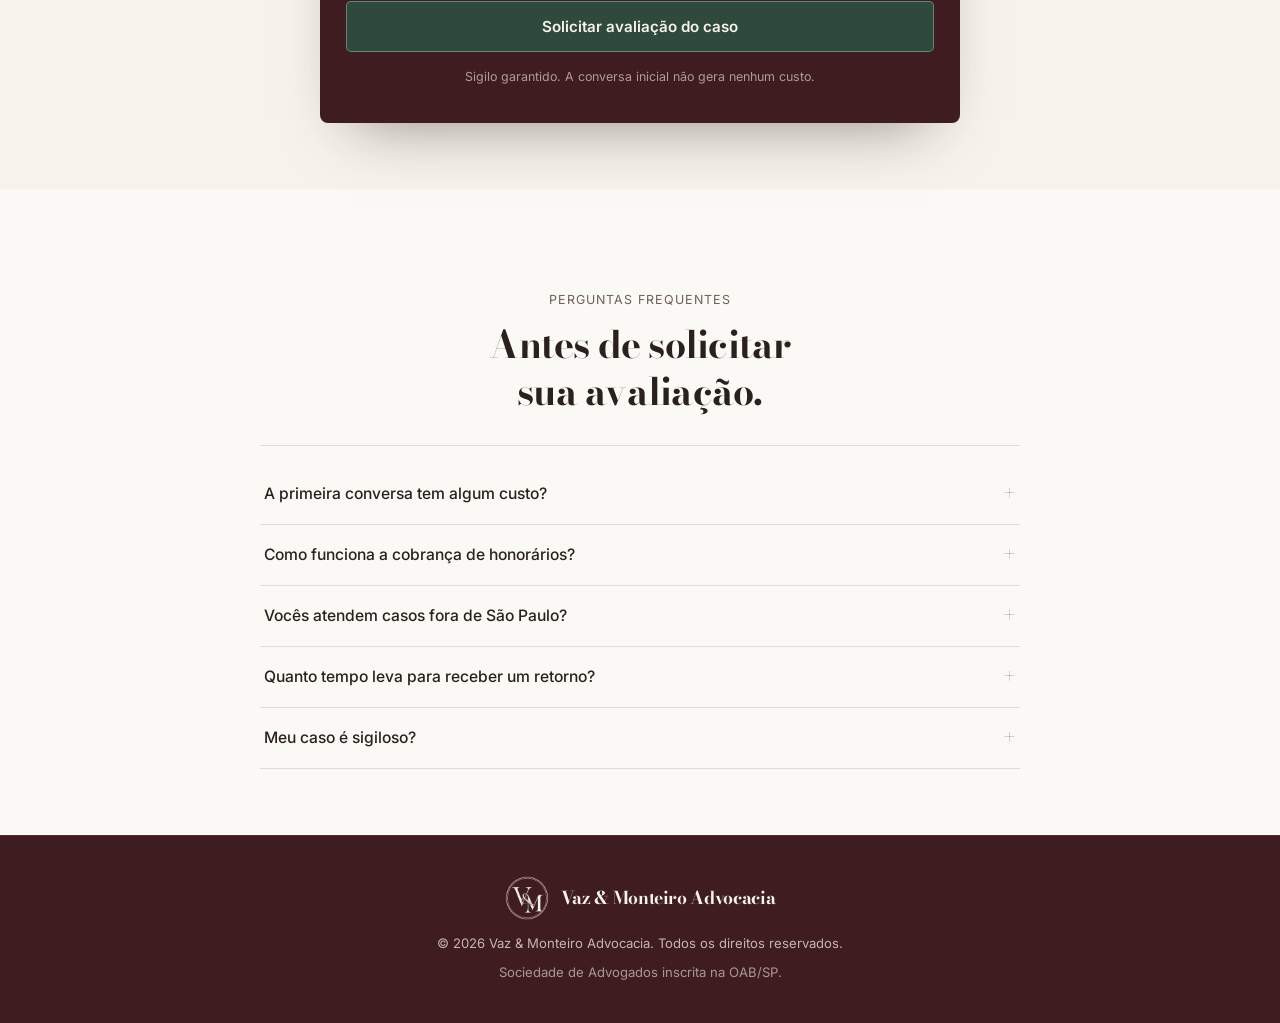
==== commit 67f413cf: "Hero sem subtítulo, listras nas etapas e advogados em coluna O parágrafo do subtítulo sai do hero, j" ====
--- a/index.html
+++ b/index.html
@@ -71,7 +71,6 @@
       <div class="hero-texture" aria-hidden="true"></div>
       <div class="hero-inner">
         <h1>Assessoria jurídica <span class="accent">séria,</span> para decisões que não podem dar errado.</h1>
-        <p class="lede">Quatro áreas de atuação, um só compromisso: clareza sobre o seu caso desde a primeira conversa.</p>
         <div class="hero-ctas">
           <a href="#contato" class="btn-primary">Solicitar avaliação do caso</a>
         </div>
@@ -82,7 +81,7 @@
           <ul class="hero-areas-grid">
             <li><a href="#areas">Direito Trabalhista</a></li>
             <li><a href="#areas">Direito Empresarial</a></li>
-            <li><a href="#areas">Direito de Família</a></li>
+            <li><a href="#areas">Direito de&nbsp;Família</a></li>
             <li><a href="#areas">Direito Imobiliário</a></li>
           </ul>
         </div>
--- a/assets/css/styles.css
+++ b/assets/css/styles.css
@@ -240,15 +240,15 @@
   filter:brightness(1.22) contrast(1.16) saturate(1.05);
   -webkit-mask-image:linear-gradient(to bottom,
     transparent 0%,
-    transparent 47%,
-    rgba(0,0,0,0.45) 52%,
+    transparent 36%,
+    rgba(0,0,0,0.45) 42%,
     rgba(0,0,0,0.75) 60%,
     rgba(0,0,0,0.93) 82%,
     #000 100%);
   mask-image:linear-gradient(to bottom,
     transparent 0%,
-    transparent 47%,
-    rgba(0,0,0,0.45) 52%,
+    transparent 36%,
+    rgba(0,0,0,0.45) 42%,
     rgba(0,0,0,0.75) 60%,
     rgba(0,0,0,0.93) 82%,
     #000 100%);
@@ -258,8 +258,7 @@
 .hero-inner{position:relative;z-index:1;width:100%;max-width:640px;margin:0 auto;}
 .hero h1{font-size:2.45rem;line-height:1.1;font-weight:700;}
 .hero .accent{color:var(--green-light);font-style:italic;font-weight:600;}
-.hero p.lede{margin-top:16px;font-size:0.88rem;line-height:1.6;color:rgba(247,242,234,0.82);}
-.hero-ctas{margin-top:28px;display:flex;flex-direction:column;gap:14px;align-items:center;}
+.hero-ctas{margin-top:36px;display:flex;flex-direction:column;gap:14px;align-items:center;}
 .hero-ctas > a{width:100%;max-width:340px;}
 .btn-primary{
   display:block;text-align:center;
@@ -282,17 +281,17 @@
 .hero-trust{margin-top:18px;font-size:0.78rem;line-height:1.5;color:rgba(247,242,234,0.58);}
 
 .hero-areas{
-  margin-top:26px;
+  margin-top:44px;
 }
 .hero-areas-label{
-  font-size:0.66rem;letter-spacing:0.12em;text-transform:uppercase;
-  color:rgba(247,242,234,0.6);
-  margin-bottom:12px;
+  font-size:0.7rem;letter-spacing:0.12em;text-transform:uppercase;
+  color:rgba(247,242,234,0.62);
+  margin-bottom:16px;
 }
 .hero-areas-grid{
   display:grid;grid-template-columns:repeat(2,1fr);
   align-items:stretch;
-  gap:10px 16px;
+  gap:12px 18px;
 }
 /* o link ocupa a célula inteira: quando um nome quebra em duas linhas,
    os sublinhados de todos os itens continuam alinhados na mesma base */
@@ -302,7 +301,7 @@
   width:100%;
   padding-bottom:8px;
   font-family:var(--font-serif);
-  font-size:1.01rem;font-weight:700;letter-spacing:-0.02em;line-height:1.3;
+  font-size:1.18rem;font-weight:700;letter-spacing:-0.02em;line-height:1.3;
   color:rgba(247,242,234,0.88);
   border-bottom:1px solid rgba(247,242,234,0.22);
   transition:color .2s ease, border-bottom-color .2s ease;
@@ -333,18 +332,20 @@
   .section-head h2{font-size:2.35rem;}
   /* o texto recua para a esquerda para abrir espaço ao painel de textura */
   .hero{padding:96px calc(56px + 41%) 96px 56px;}
+  /* 700px é o mínimo para os quatro itens da faixa caberem em uma linha
+     com o corpo novo; o título continua quebrando em 3 linhas */
+  .hero-inner{max-width:700px;}
   .hero h1{font-size:3.4rem;line-height:1.08;}
-  .hero p.lede{margin-top:22px;font-size:0.95rem;line-height:1.62;}
-  .hero-ctas{margin-top:30px;}
+    .hero-ctas{margin-top:40px;}
   .btn-primary{padding:16px 26px;font-size:0.98rem;}
   .hero-trust{margin-top:24px;font-size:0.82rem;}
-  .hero-areas{margin-top:34px;}
+  .hero-areas{margin-top:52px;}
   .hero-areas-label{font-size:0.72rem;margin-bottom:15px;}
-  .hero-areas-grid a{font-size:0.97rem;padding-bottom:9px;}
+  .hero-areas-grid a{font-size:1.12rem;padding-bottom:11px;}
   .hero-ctas{flex-direction:row;justify-content:center;gap:16px;}
   .hero-ctas > a{width:auto;}
   .hero-areas-grid{grid-template-columns:repeat(4,1fr);gap:10px;}
-  .hero-areas{margin-top:34px;}
+  .hero-areas{margin-top:52px;}
 
   /* painel lateral: nítido na borda direita, apagando antes de chegar ao texto */
   .hero-texture{
@@ -416,10 +417,12 @@
 /* --------------------------------------------------------------------------
    10. Nossos advogados
    -------------------------------------------------------------------------- */
-.lawyers-grid{display:flex;flex-direction:column;max-width:900px;margin:0 auto;}
+.lawyers-grid{display:flex;flex-direction:column;max-width:380px;margin:0 auto;}
 .lawyer-row{
-  display:flex;flex-direction:column;align-items:center;gap:7px;
-  text-align:center;
+  /* texto alinhado à esquerda dentro de uma coluna fixa; a coluna é que
+     fica centralizada, então os quatro nomes começam no mesmo x */
+  display:block;
+  text-align:left;
   padding:24px 6px;
   border-top:1px solid var(--border);
   transition:background .22s ease;
@@ -430,8 +433,8 @@
 .lawyer-row:last-child{border-bottom:1px solid var(--border);}
 .lawyer-row:hover{background:var(--hover-tint);}
 .lawyer-name{font-family:var(--font-serif);font-size:1.3rem;font-weight:700;letter-spacing:-0.02em;line-height:1.25;}
-.lawyer-oab{font-size:0.78rem;color:var(--muted);margin-top:3px;}
-.lawyer-spec{font-size:0.88rem;color:var(--wine);font-weight:600;}
+.lawyer-oab{font-size:0.78rem;color:var(--muted);margin-top:4px;}
+.lawyer-spec{font-size:0.88rem;color:var(--wine);font-weight:600;margin-top:8px;}
 
 /* --------------------------------------------------------------------------
    11. Como atuamos
@@ -439,7 +442,7 @@
 .steps{display:flex;flex-direction:column;max-width:900px;margin:0 auto;}
 .step{
   display:block;
-  padding:24px 4px;
+  padding:24px 14px;
   border-top:1px solid var(--border);
   transition:background .22s ease, padding-left .22s ease;
 }
@@ -448,20 +451,15 @@
              background .22s ease, padding-left .22s ease;
 }
 .step:last-child{border-bottom:1px solid var(--border);}
-.step:hover{background:var(--hover-tint);padding-left:14px;}
-
-/* traço no lugar da numeração: cresce de 0 até 36px quando a etapa entra
-   na tela ou recebe o mouse */
-.step::before{
-  content:"";display:block;
-  width:0;height:2px;
-  background:var(--wine);
-  margin-bottom:15px;
-  transition:width .55s ease;
-}
-.step.is-visible::before,.step:hover::before{width:36px;}
-/* sem JS a classe de reveal nunca chega, então o traço já nasce pronto */
-.no-js .step::before{width:36px;}
+/* listras fixas: a separação entre as etapas não depende de hover nem de
+   scroll, está sempre visível */
+.steps .step:nth-child(odd){background-color:rgba(42,33,29,0.03);}
+/* o hover soma uma camada por cima, então rende o mesmo realce nas duas
+   listras, a clara e a escura */
+.step:hover{
+  background-image:linear-gradient(rgba(42,33,29,0.03),rgba(42,33,29,0.03));
+  padding-left:20px;
+}
 .step h3{font-size:1.18rem;font-weight:700;line-height:1.3;margin-bottom:5px;}
 .step p{font-size:0.92rem;color:var(--muted);line-height:1.55;max-width:50ch;}
 
@@ -590,7 +588,6 @@
 @media (prefers-reduced-motion:reduce){
   html{scroll-behavior:auto;}
   .js .sr,.js .sr.is-visible{opacity:1;translate:none;}
-  .step::before{width:36px;}
   *,*::before,*::after{
     transition-duration:0.01ms !important;
     transition-delay:0s !important;
